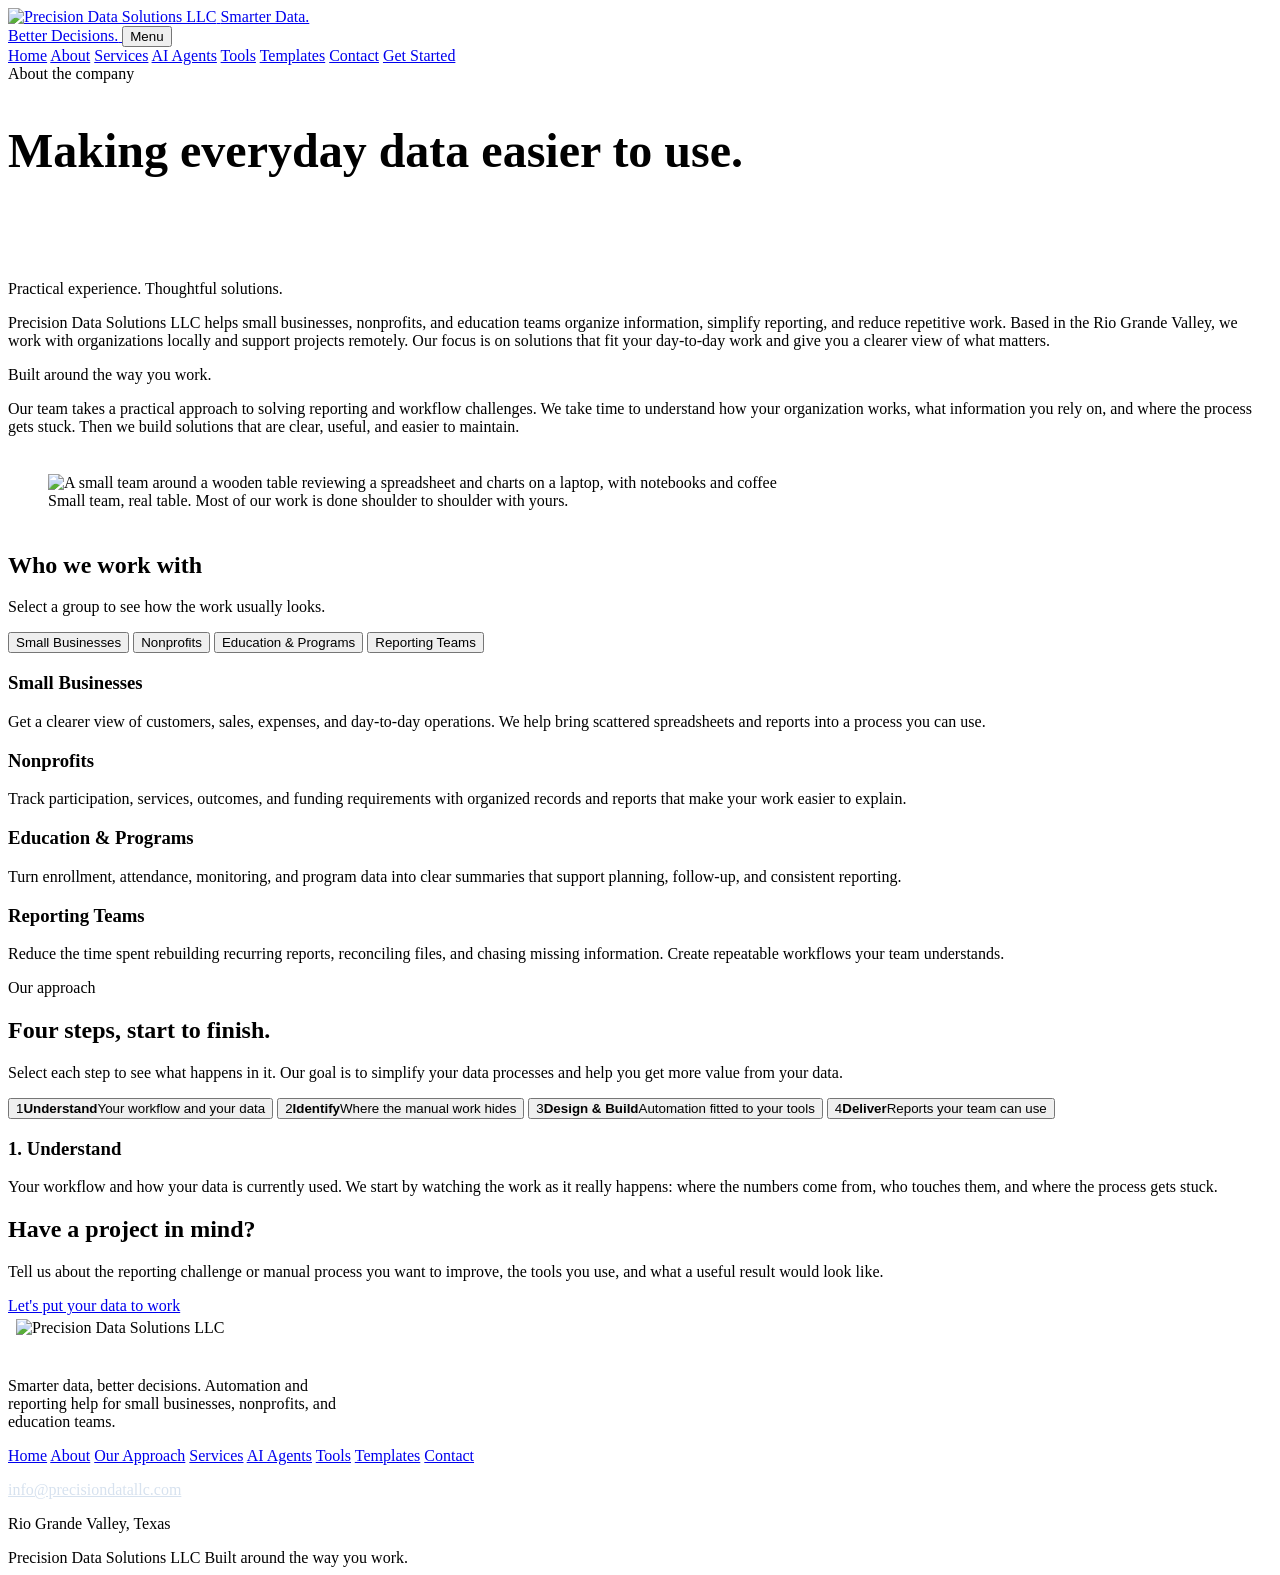
==== about.html @ e4964656 "Add files via upload" ====
<!doctype html>
<html lang="en">
  <head>
    <meta charset="utf-8" />
    <meta name="viewport" content="width=device-width, initial-scale=1, viewport-fit=cover" />
    <meta name="color-scheme" content="light dark" />
    <meta name="description" content="Precision Data Solutions LLC helps small businesses, nonprofits, and education teams organize information, simplify reporting, and reduce repetitive work." />
    <link rel="icon" href="assets/logo.png" />
    <title>About | Precision Data Solutions</title>
    <link rel="preconnect" href="https://fonts.googleapis.com" />
    <link rel="preconnect" href="https://fonts.gstatic.com" crossorigin />
    <link href="https://fonts.googleapis.com/css2?family=Public+Sans:ital,wght@0,400;0,500;0,600;0,700;0,800;1,400&display=swap" rel="stylesheet" />
    <link rel="stylesheet" href="assets/css/site.css" />
  </head>
  <body>
    <header class="site-header">
      <div class="header-inner">
        <a class="brand" href="index.html" aria-label="Precision Data Solutions LLC, home">
          <img class="brand-logo" src="assets/logo.png" alt="Precision Data Solutions LLC" />
          <span class="brand-slogan">Smarter Data.<br />Better Decisions.</span>
        </a>
        <button class="menu-toggle" id="menuToggle" aria-expanded="false" aria-controls="mainNav">Menu</button>
        <nav class="main-nav" id="mainNav" aria-label="Main">
          <a href="index.html">Home</a>
          <a href="about.html" class="active">About</a>
          <a href="services.html">Services</a>
          <a href="ai-agents.html">AI Agents</a>
          <a href="tools.html">Tools</a>
          <a href="templates.html">Templates</a>
          <a href="contact.html">Contact</a>
          <a href="contact.html" class="btn btn-primary btn-small header-cta">Get Started</a>
        </nav>
      </div>
    </header>

    <main id="top">

        <section class="band" style="padding-bottom:36px;">
          <div class="wrap">
            <div class="section-head reveal" style="margin-bottom:0;">
              <span class="tag">About the company</span>
              <h2 style="font-size:clamp(32px,5vw,48px);">Making everyday data easier to use.</h2>
            </div>
          </div>
        </section>
        <section class="band" style="padding-top:10px;">
          <div class="wrap two-col">
            <div class="prose reveal">
              <p class="standout" style="margin-bottom:14px;">Practical experience. Thoughtful solutions.</p>
              <p>Precision Data Solutions LLC helps small businesses, nonprofits, and education teams organize information, simplify reporting, and reduce repetitive work. Based in the Rio Grande Valley, we work with organizations locally and support projects remotely. Our focus is on solutions that fit your day-to-day work and give you a clearer view of what matters.</p>
            </div>
            <div class="prose reveal">
              <p class="standout" style="margin-bottom:14px;">Built around the way you work.</p>
              <p>Our team takes a practical approach to solving reporting and workflow challenges. We take time to understand how your organization works, what information you rely on, and where the process gets stuck. Then we build solutions that are clear, useful, and easier to maintain.</p>
            </div>
          </div>
        </section>
        <section class="band" style="padding-top:6px; padding-bottom:6px;">
          <div class="wrap">
            <figure class="photo-frame photo-wide reveal">
              <img src="assets/team-table.webp" alt="A small team around a wooden table reviewing a spreadsheet and charts on a laptop, with notebooks and coffee" />
              <figcaption>Small team, real table. Most of our work is done shoulder to shoulder with yours.</figcaption>
            </figure>
          </div>
        </section>
        <section class="band band-soft">
          <div class="wrap">
            <div class="section-head reveal">
              <h2>Who we work with</h2>
              <p>Select a group to see how the work usually looks.</p>
            </div>
            <div class="aud-tabs reveal" role="tablist" aria-label="Who we work with">
              <button type="button" role="tab" aria-selected="true" class="active" data-aud="0">Small Businesses</button>
              <button type="button" role="tab" aria-selected="false" data-aud="1">Nonprofits</button>
              <button type="button" role="tab" aria-selected="false" data-aud="2">Education &amp; Programs</button>
              <button type="button" role="tab" aria-selected="false" data-aud="3">Reporting Teams</button>
            </div>
            <div class="aud-panel active reveal" data-aud-panel="0">
              <h3>Small Businesses</h3>
              <p>Get a clearer view of customers, sales, expenses, and day-to-day operations. We help bring scattered spreadsheets and reports into a process you can use.</p>
            </div>
            <div class="aud-panel" data-aud-panel="1">
              <h3>Nonprofits</h3>
              <p>Track participation, services, outcomes, and funding requirements with organized records and reports that make your work easier to explain.</p>
            </div>
            <div class="aud-panel" data-aud-panel="2">
              <h3>Education &amp; Programs</h3>
              <p>Turn enrollment, attendance, monitoring, and program data into clear summaries that support planning, follow-up, and consistent reporting.</p>
            </div>
            <div class="aud-panel" data-aud-panel="3">
              <h3>Reporting Teams</h3>
              <p>Reduce the time spent rebuilding recurring reports, reconciling files, and chasing missing information. Create repeatable workflows your team understands.</p>
            </div>
          </div>
        </section>
        <section class="band" id="approach">
          <div class="wrap">
            <div class="section-head reveal">
              <span class="tag">Our approach</span>
              <h2>Four steps, start to finish.</h2>
              <p>Select each step to see what happens in it. Our goal is to simplify your data processes and help you get more value from your data.</p>
            </div>
            <div class="stepper reveal">
              <div class="step-list" role="tablist" aria-label="Our approach">
                <button type="button" class="step-btn active" role="tab" aria-selected="true" data-step="0"><span class="num">1</span><span><b>Understand</b><span>Your workflow and your data</span></span></button>
                <button type="button" class="step-btn" role="tab" aria-selected="false" data-step="1"><span class="num">2</span><span><b>Identify</b><span>Where the manual work hides</span></span></button>
                <button type="button" class="step-btn" role="tab" aria-selected="false" data-step="2"><span class="num">3</span><span><b>Design &amp; Build</b><span>Automation fitted to your tools</span></span></button>
                <button type="button" class="step-btn" role="tab" aria-selected="false" data-step="3"><span class="num">4</span><span><b>Deliver</b><span>Reports your team can use</span></span></button>
              </div>
              <div class="step-panel">
                <h3 id="stepTitle">1. Understand</h3>
                <p id="stepBody">Your workflow and how your data is currently used. We start by watching the work as it really happens: where the numbers come from, who touches them, and where the process gets stuck.</p>
                <div class="step-progress"><i id="stepProgress" style="width:25%"></i></div>
              </div>
            </div>
          </div>
        </section>

        <section class="cta-band">
          <div class="wrap reveal">
            <h2>Have a project in mind?</h2>
            <p>Tell us about the reporting challenge or manual process you want to improve, the tools you use, and what a useful result would look like.</p>
            <a href="contact.html" class="btn btn-primary">Let&apos;s put your data to work</a>
          </div>
        </section>
    </main>

    <footer>
      <div class="wrap">
        <div class="footer-grid">
          <div>
            <img src="assets/logo.png" alt="Precision Data Solutions LLC" style="height:46px; width:auto; background:#fff; padding:4px 8px; display:block;" />
            <p style="margin-top:8px; max-width:340px;">Smarter data, better decisions. Automation and reporting help for small businesses, nonprofits, and education teams.</p>
          </div>
          <nav class="footer-nav" aria-label="Footer">
            <a href="index.html">Home</a>
            <a href="about.html">About</a>
            <a href="about.html#approach">Our Approach</a>
            <a href="services.html">Services</a>
            <a href="ai-agents.html">AI Agents</a>
            <a href="tools.html">Tools</a>
            <a href="templates.html">Templates</a>
            <a href="contact.html">Contact</a>
          </nav>
          <div>
            <p><a href="mailto:info@precisiondatallc.com" style="color:#d7e2ef;">info@precisiondatallc.com</a></p>
            <p style="margin-top:6px;">Rio Grande Valley, Texas</p>
          </div>
        </div>
        <div class="footer-base">
          <span>Precision Data Solutions LLC</span>
          <span>Built around the way you work.</span>
        </div>
      </div>
    </footer>
    <script>
      (function () {
        "use strict";
        var $ = function (s, c) { return (c || document).querySelector(s); };
        var $$ = function (s, c) { return Array.prototype.slice.call((c || document).querySelectorAll(s)); };

        /* ================================================================
           CONFIG: FORM HANDLER ENDPOINT (deploy step)
           Set FORM_ENDPOINT to the live form handler URL before launch
           (for example a form service endpoint such as Formspree, or a
           Netlify Forms / serverless endpoint). While it is empty,
           forms validate and show their confirmation state locally and
           NOTHING is transmitted anywhere.
           ================================================================ */
        var CONFIG = { FORM_ENDPOINT: "https://formsubmit.co/ajax/precisiondatasol@gmail.com" };

        function submitToHandler(formName, payload, successEl, errorEl) {
          function done() {
            if (errorEl) errorEl.classList.remove("show");
            if (successEl) successEl.classList.add("show");
          }
          if (!CONFIG.FORM_ENDPOINT) {
            if (window.console) console.info("Precision site: form endpoint not configured yet, showing local confirmation only.", formName, payload);
            done();
            return;
          }
          fetch(CONFIG.FORM_ENDPOINT, {
            method: "POST",
            headers: { "Content-Type": "application/json", "Accept": "application/json" },
            body: JSON.stringify(Object.assign({ form: formName }, payload))
          }).then(function (r) {
            if (!r.ok) throw new Error("form send failed");
            done();
          }).catch(function () {
            if (successEl) successEl.classList.remove("show");
            if (errorEl) errorEl.classList.add("show");
          });
        }
        function validEmail(v) { return /^[^\s@]+@[^\s@]+\.[^\s@]+$/.test(v); }

        /* ---------------- mobile menu ---------------- */
        var menuToggle = $("#menuToggle");
        if (menuToggle) menuToggle.addEventListener("click", function () {
          var nav = $("#mainNav");
          var open = nav.classList.toggle("open");
          this.setAttribute("aria-expanded", open ? "true" : "false");
        });

        /* ---------------- reveal on scroll ---------------- */
        var revealObs = null;
        function initReveals() {
          var els = $$(".reveal:not(.in)");
          if (!("IntersectionObserver" in window)) { els.forEach(function (e) { e.classList.add("in"); }); return; }
          if (revealObs) revealObs.disconnect();
          revealObs = new IntersectionObserver(function (entries) {
            entries.forEach(function (en) { if (en.isIntersecting) { en.target.classList.add("in"); revealObs.unobserve(en.target); } });
          }, { threshold: 0.08 });
          els.forEach(function (e) { revealObs.observe(e); });
        }

        if (document.getElementById("heroBars")) {
/* ---------------- hero counters + bars ---------------- */
        var homeAnimated = false;
        function animateHome() {
          $$("#heroBars .bar").forEach(function (b) { b.style.height = b.getAttribute("data-h") + "%"; });
          if (homeAnimated) return;
          homeAnimated = true;
          $$("[data-count]").forEach(function (el) {
            var target = parseInt(el.getAttribute("data-count"), 10);
            var suffix = el.getAttribute("data-suffix") || "";
            var start = null;
            function tick(ts) {
              if (!start) start = ts;
              var p = Math.min((ts - start) / 1100, 1);
              el.textContent = Math.round(target * p).toLocaleString("en-US") + suffix;
              if (p < 1) requestAnimationFrame(tick);
            }
            requestAnimationFrame(tick);
          });
        }

        
          animateHome();
        }
        if (document.getElementById("questionList")) {
/* ---------------- questions accordion ---------------- */
        $$("#questionList > li > button").forEach(function (btn) {
          btn.addEventListener("click", function () {
            var li = btn.parentElement;
            var wasOpen = li.classList.contains("open");
            $$("#questionList > li").forEach(function (x) { x.classList.remove("open"); x.querySelector("button").setAttribute("aria-expanded", "false"); });
            if (!wasOpen) { li.classList.add("open"); btn.setAttribute("aria-expanded", "true"); }
          });
        });

        
        }
        if (document.querySelector(".step-btn")) {
/* ---------------- approach stepper ---------------- */
        var STEPS = [
          { title: "1. Understand", body: "Your workflow and how your data is currently used. We start by watching the work as it really happens: where the numbers come from, who touches them, and where the process gets stuck." },
          { title: "2. Identify", body: "Opportunities to reduce manual work and improve clarity. We map the repeated tasks, the rebuilds, and the reconciliations, then rank them by the time they cost you every week." },
          { title: "3. Design & Build", body: "Automation tailored to your tools and needs. We build in the tools your team already uses, test with your real examples, and document how everything works." },
          { title: "4. Deliver", body: "Clear reports, dashboards, or summaries your team can confidently use, plus a walkthrough so the workflow keeps running after we hand it over." }
        ];
        function selectStep(i) {
          $$(".step-btn").forEach(function (b, j) { b.classList.toggle("active", j === i); b.setAttribute("aria-selected", j === i ? "true" : "false"); });
          $("#stepTitle").textContent = STEPS[i].title;
          $("#stepBody").textContent = STEPS[i].body;
          $("#stepProgress").style.width = ((i + 1) * 25) + "%";
        }
        $$(".step-btn").forEach(function (b) { b.addEventListener("click", function () { selectStep(parseInt(b.getAttribute("data-step"), 10)); }); });

        
        }
        if (document.querySelector(".prod-btn")) {
/* ---------------- product showcase ---------------- */
        function selectProd(i) {
          $$(".prod-btn").forEach(function (b, j) { b.classList.toggle("active", j === i); b.setAttribute("aria-selected", j === i ? "true" : "false"); });
          $$(".prod-panel").forEach(function (p, j) { p.classList.toggle("active", j === i); });
        }
        $$(".prod-btn").forEach(function (b) { b.addEventListener("click", function () { selectProd(parseInt(b.getAttribute("data-prod"), 10)); }); });
        $$(".prod-list, .player-tabs").forEach(function (list) {
          list.addEventListener("keydown", function (ev) {
            if (ev.key !== "ArrowRight" && ev.key !== "ArrowLeft" && ev.key !== "ArrowDown" && ev.key !== "ArrowUp") return;
            var btns = $$("button", list);
            var idx = btns.indexOf(document.activeElement);
            if (idx === -1) return;
            ev.preventDefault();
            var next = (ev.key === "ArrowRight" || ev.key === "ArrowDown") ? (idx + 1) % btns.length : (idx - 1 + btns.length) % btns.length;
            btns[next].focus();
            btns[next].click();
          });
        });

        
        }
        if (document.querySelector(".tier")) {
/* ---------------- tiers ---------------- */
        var TIERS = [
          "<b>Starter includes:</b> setup, testing with your examples, and a walkthrough.",
          "<b>Growth includes:</b> setup, testing, documentation, and a walkthrough.",
          "<b>Full System includes:</b> setup, testing, documentation, training, and ongoing upkeep planning."
        ];
        $$(".tier").forEach(function (t) {
          t.addEventListener("click", function () {
            var i = parseInt(t.getAttribute("data-tier"), 10);
            $$(".tier").forEach(function (x, j) {
              x.classList.toggle("selected", j === i);
              x.setAttribute("aria-pressed", j === i ? "true" : "false");
              x.querySelector(".tier-pick").textContent = j === i ? "Selected. Included items below." : "Select to see what is included";
            });
            var d = $("#tierDetail");
            d.innerHTML = TIERS[i];
            d.classList.add("show");
          });
        });

        
        }
        if (document.getElementById("serviceList")) {
/* ---------------- services explorer ---------------- */
        var SERVICES = [
          { name: "Data Cleanup & Organization", desc: "Standardize spreadsheets, remove duplicates, reconcile records, and turn scattered information into a consistent source your team can trust.", tools: ["Excel", "Google Sheets", "Deduplication", "Reconciliation"] },
          { name: "Compliance & Program Reporting", desc: "Build monitoring trackers, audit summaries, and recurring reports that make deadlines, missing items, and program performance easier to follow.", tools: ["Monitoring trackers", "Audit summaries", "Recurring reports"] },
          { name: "Dashboards & Data Visualization", desc: "Bring key metrics together in Power BI, Tableau, or Excel dashboards that help you see trends, track progress, and share results.", tools: ["Power BI", "Tableau", "Excel dashboards"] },
          { name: "Surveys & Data Analysis", desc: "Turn survey responses, customer feedback, attendance, and service data into clear summaries that help your team decide what to do next.", tools: ["Survey summaries", "Feedback analysis", "Attendance data"] },
          { name: "Excel & Microsoft 365 Automation", desc: "Streamline recurring reports, approvals, reminders, and document workflows with Excel, Office Scripts, Power Automate, Forms, and SharePoint.", tools: ["Excel", "Office Scripts", "Power Automate", "Forms", "SharePoint"] },
          { name: "Custom Tools & Scripts", desc: "Create practical Python scripts, trackers, and lightweight web tools for the repetitive tasks that off-the-shelf systems do not handle well.", tools: ["Python", "Trackers", "Lightweight web tools"] },
          { name: "Databases & Data Collection", desc: "Organize information with SQL, structured spreadsheets, and online forms so records are easier to maintain, connect, and report.", tools: ["SQL", "Structured spreadsheets", "Online forms"] },
          { name: "Consulting & Hands-On Training", desc: "Get practical support with reporting, process improvement, and the tools your team uses, plus clear walkthroughs and documentation for ongoing use.", tools: ["Process reviews", "Walkthroughs", "Documentation"] },
          { name: "Dashboards and Reporting", desc: "Power BI and live dashboards plus recurring report packs, so leaders see current numbers in one place instead of waiting for a rebuilt spreadsheet.", tools: ["Power BI", "Live dashboards", "Scheduled reports"] },
          { name: "Automations and Workflows", desc: "Excel, Microsoft 365, and custom workflows that remove repeat work: recurring reports, approvals, reminders, and document steps that run the same way every time.", tools: ["Excel", "Microsoft 365", "Power Automate", "Custom workflows"] },
          { name: "Integrations", desc: "Connect the tools you already use so data flows instead of being retyped: forms feed trackers, trackers feed dashboards, and changes are logged for review.", tools: ["Forms to sheets", "Sheet to dashboard", "Change logs"] },
          { name: "Compliance and Deadline Reporting", desc: "Recurring reports, deadline tracking, and audit ready exports that show what is due, what is missing, and what needs attention before it is late.", tools: ["Deadline trackers", "Missing item lists", "Audit ready exports"] },
          { name: "Training and Ongoing Upkeep", desc: "Walkthroughs, documentation, and a care plan that keeps agents, trackers, and dashboards current as your team and your numbers change.", tools: ["Walkthroughs", "Documentation", "Care plan"] },
          { name: "Formula Help", desc: "Describe the calculation in plain words and get a working Excel or Google Sheets formula back, with a short explanation of what each part does. No more hunting through help forums or guessing at a SUMIFS: we write it, test it on your real sheet, and leave a note beside it so your team can reuse it.", tools: ["Excel formulas", "Google Sheets formulas", "Plain language in, formula out", "Tested on your data"] }
        ];
        var svcList = $("#serviceList"), svcPanels = $("#servicePanels");
        SERVICES.forEach(function (s, i) {
          var b = document.createElement("button");
          b.type = "button"; b.className = "explorer-btn" + (i === 0 ? " active" : "");
          b.setAttribute("role", "tab"); b.setAttribute("aria-selected", i === 0 ? "true" : "false");
          b.textContent = s.name;
          b.addEventListener("click", function () { selectService(i); });
          svcList.appendChild(b);
          var p = document.createElement("div");
          p.className = "explorer-panel" + (i === 0 ? " active" : "");
          p.innerHTML = "<h3></h3><p></p><h4>Tools we use</h4><div class='tool-chips'></div>";
          p.querySelector("h3").textContent = s.name;
          p.querySelector("p").textContent = s.desc;
          var chips = p.querySelector(".tool-chips");
          s.tools.forEach(function (t) { var c = document.createElement("span"); c.textContent = t; chips.appendChild(c); });
          var cta = document.createElement("div");
          cta.style.marginTop = "24px";
          cta.innerHTML = "<a class='btn btn-navy btn-small' href='contact.html'>Ask about this service</a>";
          p.appendChild(cta);
          svcPanels.appendChild(p);
        });
        function selectService(i) {
          $$(".explorer-btn").forEach(function (b, j) { b.classList.toggle("active", j === i); b.setAttribute("aria-selected", j === i ? "true" : "false"); });
          $$(".explorer-panel").forEach(function (p, j) { p.classList.toggle("active", j === i); });
        }

        
          var svcParam = parseInt(new URLSearchParams(location.search).get("service"), 10);
          if (!isNaN(svcParam) && svcParam >= 0 && svcParam < SERVICES.length) selectService(svcParam);
        }
        if (document.querySelector("[data-aud]")) {
/* ---------------- about audience tabs ---------------- */
        $$("[data-aud]").forEach(function (b) {
          b.addEventListener("click", function () {
            var i = parseInt(b.getAttribute("data-aud"), 10);
            $$("[data-aud]").forEach(function (x, j) { x.classList.toggle("active", j === i); x.setAttribute("aria-selected", j === i ? "true" : "false"); });
            $$("[data-aud-panel]").forEach(function (p, j) { p.classList.toggle("active", j === i); });
          });
        });

        
        }
        if (document.getElementById("toolRows")) {
/* ---------------- tools demo ---------------- */
        var RAW = [
          { customer: "Riverbend Clinic", category: "Reporting", rep: "Ana", amount: 1250 },
          { customer: "Lopez Realty", category: "Dashboards", rep: "Ben", amount: 2400 },
          { customer: "  Bright Path Tutoring", category: "Data cleanup", rep: "Ana", amount: 860 },
          { customer: "Riverbend Clinic", category: "Reporting", rep: "Ana", amount: 1250 },
          { customer: "Delgado Foods", category: "Automation", rep: "Cara", amount: 3100 },
          { customer: "", category: "", rep: "", amount: null },
          { customer: "Harbor Nonprofit", category: "Reporting ", rep: "Ben", amount: 1750 },
          { customer: "Lopez Realty", category: "Dashboards", rep: "Ben", amount: 2400 },
          { customer: "Summit Fitness", category: "Data cleanup", rep: "Cara", amount: 640 },
          { customer: "Delgado Foods", category: "Automation", rep: "Cara", amount: 980 }
        ];
        function money(n) { return "$" + Math.round(n).toLocaleString("en-US"); }
        function isEmptyRow(r) { return !r.customer.trim() && !r.category.trim() && !r.rep.trim() && (r.amount === null || r.amount === ""); }
        function keyOf(r) { return [r.customer, r.category, r.rep, String(r.amount)].join("|"); }
        function analyze(rows) {
          var totalCells = 0, filled = 0, emptyCells = 0, spaceCells = 0, seen = {}, dups = 0;
          rows.forEach(function (r) {
            [r.customer, r.category, r.rep].forEach(function (v) {
              totalCells++;
              if (v.trim() === "") emptyCells++; else { filled++; if (v !== v.trim()) spaceCells++; }
            });
            totalCells++;
            if (r.amount === null || r.amount === "") emptyCells++; else filled++;
            var k = keyOf(r);
            if (seen[k] && !isEmptyRow(r)) dups++;
            seen[k] = true;
          });
          return { filledPct: totalCells ? Math.round(filled / totalCells * 100) : 0, emptyCells: emptyCells, spaceCells: spaceCells, dups: dups };
        }
        function renderTool() {
          var trim = $("#optTrim").checked, dropEmpty = $("#optEmpty").checked, dropDup = $("#optDup").checked;
          var groupBy = $("#groupBy").value, q = $("#searchBox").value.trim().toLowerCase();
          var rows = RAW.map(function (r) {
            var c = { customer: r.customer, category: r.category, rep: r.rep, amount: r.amount };
            if (trim) { c.customer = c.customer.trim(); c.category = c.category.trim(); c.rep = c.rep.trim(); }
            return c;
          });
          var seen = {};
          var view = rows.filter(function (r) {
            if (dropEmpty && isEmptyRow(r)) return false;
            if (dropDup) { var k = keyOf(r); if (seen[k]) return false; seen[k] = true; }
            if (q) {
              var hay = (r.customer + " " + r.category + " " + r.rep + " " + (r.amount || "")).toLowerCase();
              if (hay.indexOf(q) === -1) return false;
            }
            return true;
          });
          var tbody = $("#toolRows");
          tbody.innerHTML = "";
          var totals = {}, sum = 0, count = 0;
          view.forEach(function (r) {
            var tr = document.createElement("tr");
            if (isEmptyRow(r)) tr.className = "empty-row";
            [r.customer, r.category, r.rep].forEach(function (v) {
              var td = document.createElement("td");
              td.textContent = v === "" ? "(empty)" : v;
              if (v !== "" && v !== v.trim()) td.className = "dirty";
              tr.appendChild(td);
            });
            var tdA = document.createElement("td");
            tdA.textContent = (r.amount === null || r.amount === "") ? "(empty)" : money(r.amount);
            tr.appendChild(tdA);
            tbody.appendChild(tr);
            if (!isEmptyRow(r) && typeof r.amount === "number") {
              sum += r.amount; count++;
              var g = groupBy === "rep" ? (r.rep || "(none)") : (r.category.trim() || "(none)");
              totals[g] = (totals[g] || 0) + r.amount;
            }
          });
          if (!view.length) {
            var tr2 = document.createElement("tr");
            var td2 = document.createElement("td");
            td2.colSpan = 4; td2.textContent = "No rows match your search.";
            tr2.appendChild(td2); tbody.appendChild(tr2);
          }
          var dataRows = view.filter(function (r) { return !isEmptyRow(r); });
          $("#statRecords").textContent = dataRows.length;
          $("#statTotal").textContent = money(sum);
          $("#statAvg").textContent = count ? money(sum / count) : "$0";
          var a = analyze(rows.filter(function (r) {
            if (dropEmpty && isEmptyRow(r)) return false;
            return true;
          }));
          $("#statFilled").textContent = a.filledPct + "%";
          $("#qEmpty").textContent = analyze(rows).emptyCells;
          $("#qDup").textContent = analyze(rows).dups;
          $("#qSpaces").textContent = analyze(rows).spaceCells;
          var bars = $("#catBars");
          bars.innerHTML = "";
          var max = 0;
          Object.keys(totals).forEach(function (k) { if (totals[k] > max) max = totals[k]; });
          Object.keys(totals).sort().forEach(function (k) {
            var row = document.createElement("div");
            row.className = "cat-row";
            row.innerHTML = "<div class='cat-meta'><span></span><span></span></div><div class='cat-track'><div class='cat-fill'></div></div>";
            row.querySelector(".cat-meta span").textContent = k;
            row.querySelectorAll(".cat-meta span")[1].textContent = money(totals[k]);
            row.querySelector(".cat-fill").style.width = max ? (totals[k] / max * 100) + "%" : "0%";
            bars.appendChild(row);
          });
        }
        ["optTrim", "optEmpty", "optDup", "groupBy", "searchBox"].forEach(function (id) {
          $("#" + id).addEventListener("input", renderTool);
          $("#" + id).addEventListener("change", renderTool);
        });
        $("#resetTool").addEventListener("click", function () {
          $("#optTrim").checked = false; $("#optEmpty").checked = false; $("#optDup").checked = false;
          $("#searchBox").value = ""; $("#groupBy").value = "category";
          renderTool();
        });
        renderTool();


        
        }
        if (document.querySelector("[data-work]")) {
/* ---------------- home: parts of the week ---------------- */
        var WORK = [
          { title: "Follow ups that never go quiet", url: "Client Work Tracker, Precision workspace", checks: ["Every open conversation tracked in one list", "Quiet clients flagged before they go stale", "Follow up drafts written and waiting for your approval", "Long threads summed up in two lines, unhappy tone flagged"], visual: "<div class='mini-sheet'><table><thead><tr><th>Client</th><th>Status</th><th>AI: Next step</th></tr></thead><tbody><tr><td>Lopez Realty</td><td>Waiting on data</td><td class='ai'>Draft follow up ready</td></tr><tr><td>Riverbend Clinic</td><td>Current</td><td class='ai'>No action needed</td></tr><tr><td>Bright Path Tutoring</td><td>Complete</td><td class='ai'>Invoice sent</td></tr></tbody></table></div>" },
          { title: "Reports that build themselves", url: "Weekly Numbers Dashboard, Precision workspace", checks: ["Recurring reports run on a schedule, not rebuilt by hand", "Totals checked against the source before anything is shared", "Ask a question in plain words, get a chart back", "Your Monday brief lands with the changes already flagged"], visual: "<div class='tile-grid'><div class='tile'><b>On time</b><span>Reports this month</span></div><div class='tile'><b>1 view</b><span>All key numbers</span></div><div class='tile'><b>Checked</b><span>Against source totals</span></div></div><div class='bars' style='height:64px;'><div class='bar' style='height:45%'></div><div class='bar' style='height:60%'></div><div class='bar alt' style='height:55%'></div><div class='bar' style='height:78%'></div><div class='bar' style='height:92%'></div></div>" },
          { title: "The day to day, in one place", url: "Operations Dashboard, Precision workspace", checks: ["Open jobs, due dates, and blocked items on one screen", "Missing items listed before they make you late", "Routine steps run the same way every time", "Anything unusual is flagged for your approval, not buried"], visual: "<div class='mini-sheet'><table><thead><tr><th>Job</th><th>Due</th><th>Status</th></tr></thead><tbody><tr><td>November dashboard refresh</td><td>Nov 12</td><td class='ai'>In progress</td></tr><tr><td>Quarterly export</td><td>Dec 1</td><td class='ai'>2 items missing</td></tr><tr><td>October report pack</td><td>Nov 7</td><td class='ai'>Filed</td></tr></tbody></table></div>" },
          { title: "New inquiries, filed and followed", url: "Client Intake Sheet, Precision workspace", checks: ["Voice or text in, however the inquiry arrives", "Structured entries filed in your tracker for you", "Nothing sits in an inbox waiting to be typed up", "First follow up drafted and waiting for your approval"], visual: "<div class='intake-out'><b>Filed entry:</b> New lead, Lopez Realty, needs a listings dashboard, callback Thursday. Source: voice note, 0:42.</div><p style='font-size:13px; color:var(--muted); margin-top:10px;'>Ready in your tracker, with the follow up drafted.</p>" }
        ];
        $$("[data-work]").forEach(function (b) {
          b.addEventListener("click", function () {
            var i = parseInt(b.getAttribute("data-work"), 10);
            $$("[data-work]").forEach(function (x, j) { x.classList.toggle("active", j === i); x.setAttribute("aria-selected", j === i ? "true" : "false"); });
            var d = WORK[i];
            $("#workTitle").textContent = d.title;
            $("#workUrl").textContent = d.url;
            var ul = $("#workChecks"); ul.innerHTML = "";
            d.checks.forEach(function (c) { var li = document.createElement("li"); li.textContent = c; ul.appendChild(li); });
            $("#workVisual").innerHTML = d.visual;
          });
        });

        
        }
        if (document.querySelector("[data-formula]")) {
/* ---------------- formula help demo ---------------- */
        var FORMULAS = [
          { out: "=SUMIFS(C:C, A:A, \"Ana\", B:B, \"October\")", why: "<b>In plain words:</b> Add the amounts in column C, but only on rows where column A says Ana and column B says October. We test it on your sheet before it stays." },
          { out: "=COUNTIF(D:D, \"Waiting on us\")", why: "<b>In plain words:</b> Count every row where column D says Waiting on us, so the number updates itself as statuses change. No recounting by hand." },
          { out: "=IF(AND(F2=\"Unpaid\", TODAY()-E2>30), \"Overdue\", \"\")", why: "<b>In plain words:</b> If a row is marked Unpaid and its date is more than 30 days old, write Overdue next to it. Otherwise leave it blank, so only the rows that need you stand out." }
        ];
        $$("[data-formula]").forEach(function (b) {
          b.addEventListener("click", function () {
            var i = parseInt(b.getAttribute("data-formula"), 10);
            $$("[data-formula]").forEach(function (x, j) { x.classList.toggle("active", j === i); });
            $("#formulaOut").textContent = FORMULAS[i].out;
            $("#formulaWhy").innerHTML = FORMULAS[i].why;
          });
        });

        
        }
        if (document.querySelector("[data-ask]")) {
/* ---------------- ask your numbers demo ---------------- */
        var ASKS = [
          { answer: "<b>Dashboards grew fastest,</b> up the most of any service this quarter, ahead of Reporting and Automation.", bars: [88, 57, 41, 26], labels: ["Dashboards", "Reporting", "Automation", "Cleanup"] },
          { answer: "<b>January was your strongest month,</b> with steady growth since September and no down months.", bars: [38, 52, 66, 92], labels: ["Sep", "Oct", "Nov", "Jan"] },
          { answer: "<b>Referrals bring in the most new clients,</b> ahead of your website and walk ins combined this quarter.", bars: [84, 46, 30, 18], labels: ["Referrals", "Website", "Social", "Walk ins"] }
        ];
        $$("[data-ask]").forEach(function (b) {
          b.addEventListener("click", function () {
            var i = parseInt(b.getAttribute("data-ask"), 10);
            $$("[data-ask]").forEach(function (x, j) { x.classList.toggle("active", j === i); });
            var d = ASKS[i];
            $("#askAnswer").innerHTML = d.answer;
            $$("#askBars .bar").forEach(function (bar, j) { bar.style.height = d.bars[j] + "%"; });
            d.labels.forEach(function (l, j) { $("#askL" + j).textContent = l; });
          });
        });

        
        }
        if (document.getElementById("tplGrid")) {
/* ---------------- templates library ---------------- */
        $$("[data-tpl-filter]").forEach(function (b) {
          b.addEventListener("click", function () {
            var f = b.getAttribute("data-tpl-filter");
            $$("[data-tpl-filter]").forEach(function (x) { x.classList.toggle("active", x === b); });
            $$(".tpl-card").forEach(function (c) { c.style.display = (f === "all" || c.getAttribute("data-tpl-cat") === f) ? "" : "none"; });
          });
        });
        $$("[data-tpl-get]").forEach(function (b) {
          b.addEventListener("click", function () {
            $("#tplSignupTitle").textContent = "Get the " + b.getAttribute("data-tpl-get");
            var tplSel = $("#tplTemplate"); if (tplSel) tplSel.value = b.getAttribute("data-tpl-get");
            $("#tplSignup").classList.add("show");
            $("#tplSuccess").classList.remove("show");
            $("#tplError").classList.remove("show");
            $("#tplSignup").scrollIntoView({ behavior: "smooth", block: "center" });
            $("#tplEmail").focus({ preventScroll: true });
          });
        });

        }
        if (document.querySelector("[data-plat]")) {
/* ---------------- platforms explorer ---------------- */
        var PLATS = [
          { title: "Microsoft 365", body: "In Outlook the agent sorts mail and drafts replies. In Excel it cleans and updates trackers. In Teams it posts your brief where your team already reads it, and in SharePoint it files reports in the right folder. Every send, post, and file change waits for the owner\u2019s approval.", items: ["Outlook: triage, drafts, follow up tracking", "Excel and SharePoint: updated trackers and filed reports", "Teams: briefs and alerts in your existing channels"] },
          { title: "Google Workspace", body: "In Gmail the agent sorts and drafts. In Sheets it adds AI columns, flags follow ups, and keeps categories current. In Drive it files the finished report where your team expects it. Drafts and changes wait for the owner\u2019s approval.", items: ["Gmail: sorted inbox and ready drafts", "Sheets: follow up flags, summaries, categories", "Drive: reports filed and named consistently"] },
          { title: "Power BI", body: "Your numbers land in a live dashboard you can open any time. The agent keeps the refresh on schedule, checks totals against the source, and flags anything that moved a lot in your Monday brief. Publishing a changed dashboard waits for approval.", items: ["Live dashboards from your trackers and files", "Refresh checks against source totals", "Big changes flagged in the weekly brief"] },
          { title: "Excel and Google Sheets trackers", body: "The tracker you already use stays the tracker. We add AI columns for follow ups, summaries, and categories, plus cleanup with a change log. You approve the change log before anything in your sheet changes.", items: ["AI columns added to your existing tracker", "Cleanup with a change log you approve", "No new system to learn"] },
          { title: "Everyday business tools", body: "Forms, inboxes, calendars, and the other tools a small business already runs on, connected through automations so entries flow into your tracker instead of being retyped. Each connection is tested with your examples, and sends still wait for approval.", items: ["Forms feed your tracker automatically", "Inbox items become tracked follow ups", "Fewer retyped entries and duplicates"] }
        ];
        $$("[data-plat]").forEach(function(b){ b.addEventListener("click", function(){ var i=parseInt(b.getAttribute("data-plat"),10); $$("[data-plat]").forEach(function(x,j){ x.classList.toggle("active", j===i); }); var d=PLATS[i]; $("#platTitle").textContent=d.title; $("#platBody").textContent=d.body; var ul=$("#platList"); ul.innerHTML=""; d.items.forEach(function(it){ var li=document.createElement("li"); li.textContent=it; ul.appendChild(li); }); }); });

        
        }
        if (document.querySelector("[data-logo-plat]")) {
/* ---------------- platform logos sync ---------------- */
        $$("[data-logo-plat]").forEach(function (cell) {
          cell.addEventListener("click", function () {
            var i = parseInt(cell.getAttribute("data-logo-plat"), 10);
            $$("[data-logo-plat]").forEach(function (x) { x.classList.toggle("active", x === cell); });
            var target = $$("[data-plat]").filter(function (b) { return parseInt(b.getAttribute("data-plat"), 10) === i; })[0];
            if (target) target.click();
          });
        });

        
        }

        /* ---------------- free guide form ---------------- */
        var guideForm = $("#guideForm");
        if (guideForm) guideForm.addEventListener("submit", function (ev) {
          ev.preventDefault();
          var email = $("#guideEmail").value.trim();
          var ok = validEmail(email);
          $("#guideError").classList.toggle("show", !ok);
          if (!ok) { $("#guideSuccess").classList.remove("show"); return; }
          submitToHandler("free-guide", { email: email }, $("#guideSuccess"), $("#guideError"));
        });

        /* ---------------- templates signup form ---------------- */
        var tplForm = $("#tplSignup");
        if (tplForm) tplForm.addEventListener("submit", function (ev) {
          ev.preventDefault();
          var email = $("#tplEmail").value.trim();
          var ok = validEmail(email);
          $("#tplError").classList.toggle("show", !ok);
          if (!ok) { $("#tplSuccess").classList.remove("show"); return; }
          var tplSel = $("#tplTemplate");
          submitToHandler("template-signup", { email: email, template: tplSel ? tplSel.value : "" }, $("#tplSuccess"), $("#tplError"));
        });

        /* ---------------- contact form ---------------- */
        var contactForm = $("#contactForm");
        if (contactForm) contactForm.addEventListener("submit", function (ev) {
          ev.preventDefault();
          var name = $("#cfName").value.trim(), email = $("#cfEmail").value.trim(), msg = $("#cfMsg").value.trim();
          var ok = name.length > 1 && validEmail(email) && msg.length > 3;
          $("#contactError").classList.toggle("show", !ok);
          if (!ok) { $("#contactSuccess").classList.remove("show"); return; }
          submitToHandler("contact", { name: name, email: email, topic: $("#cfTopic").value, message: msg }, $("#contactSuccess"), $("#contactError"));
        });

        initReveals();
      })();
    </script>

  </body>
</html>
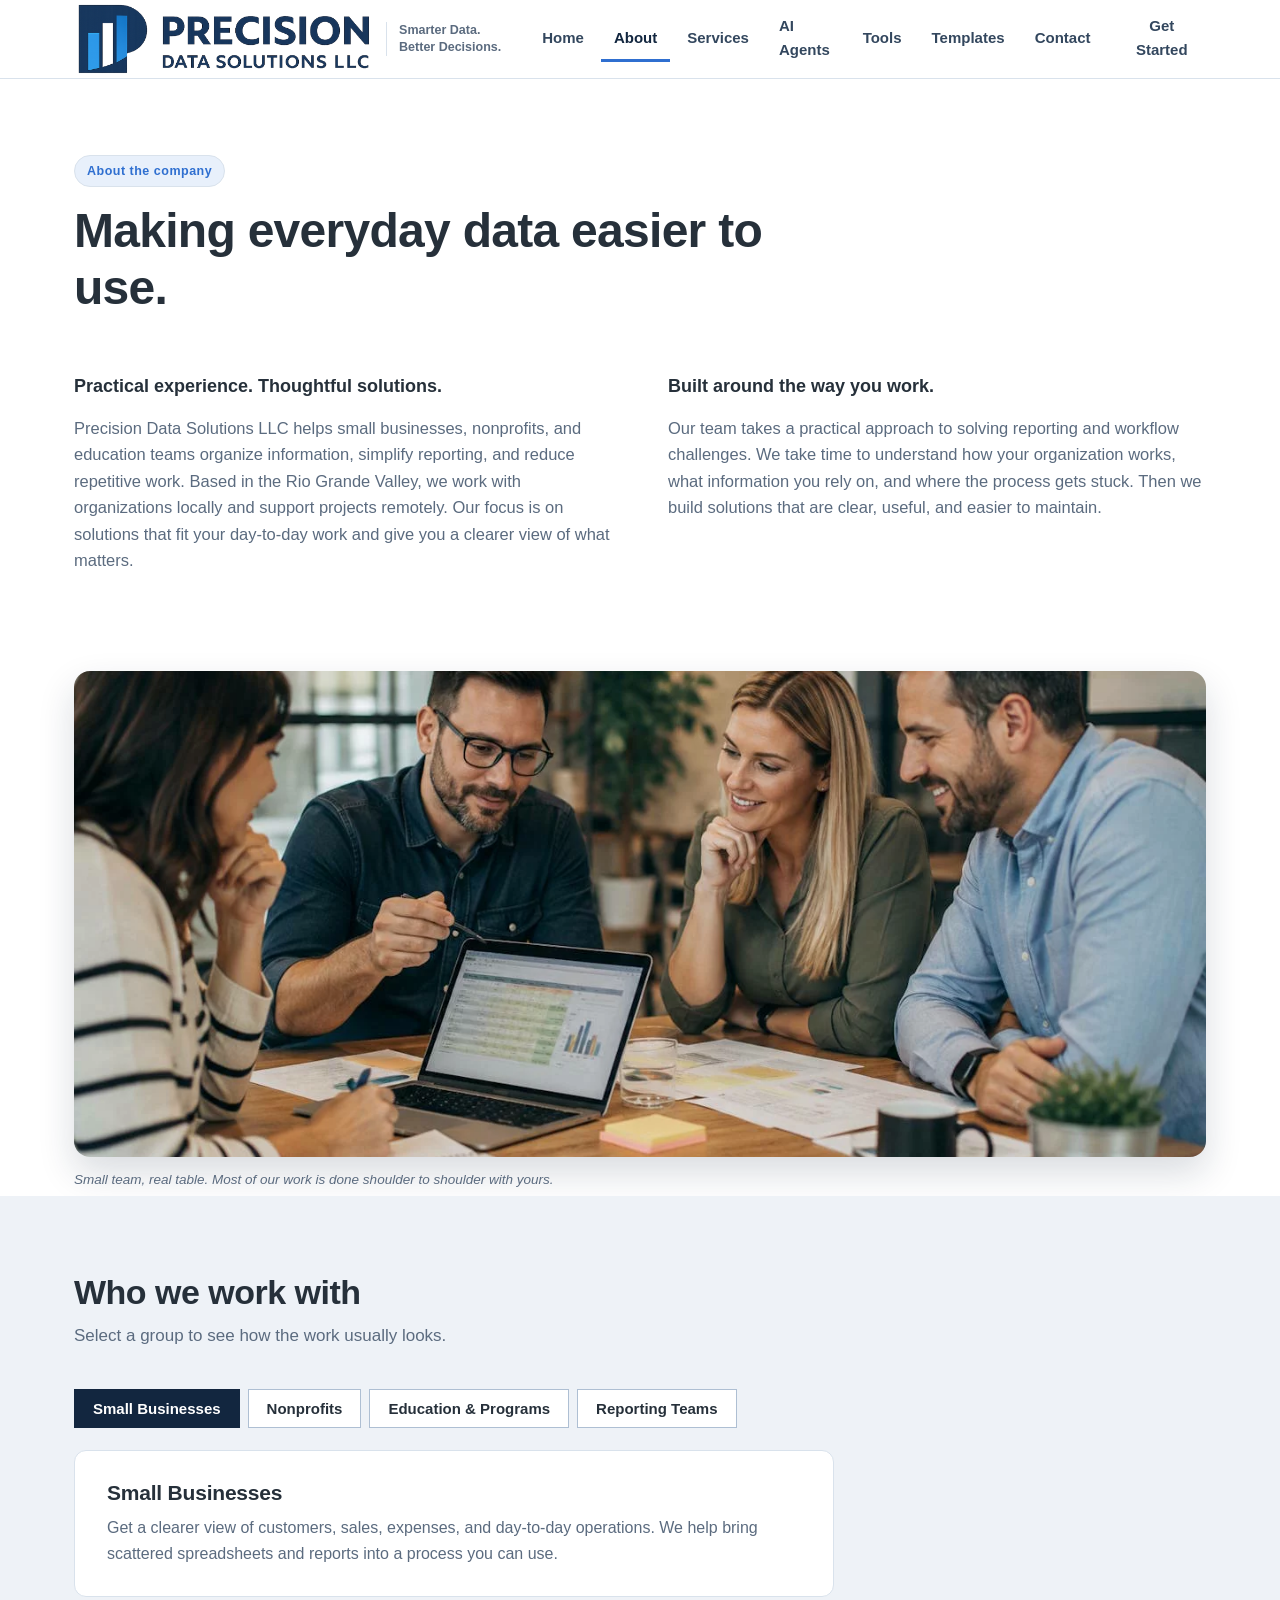
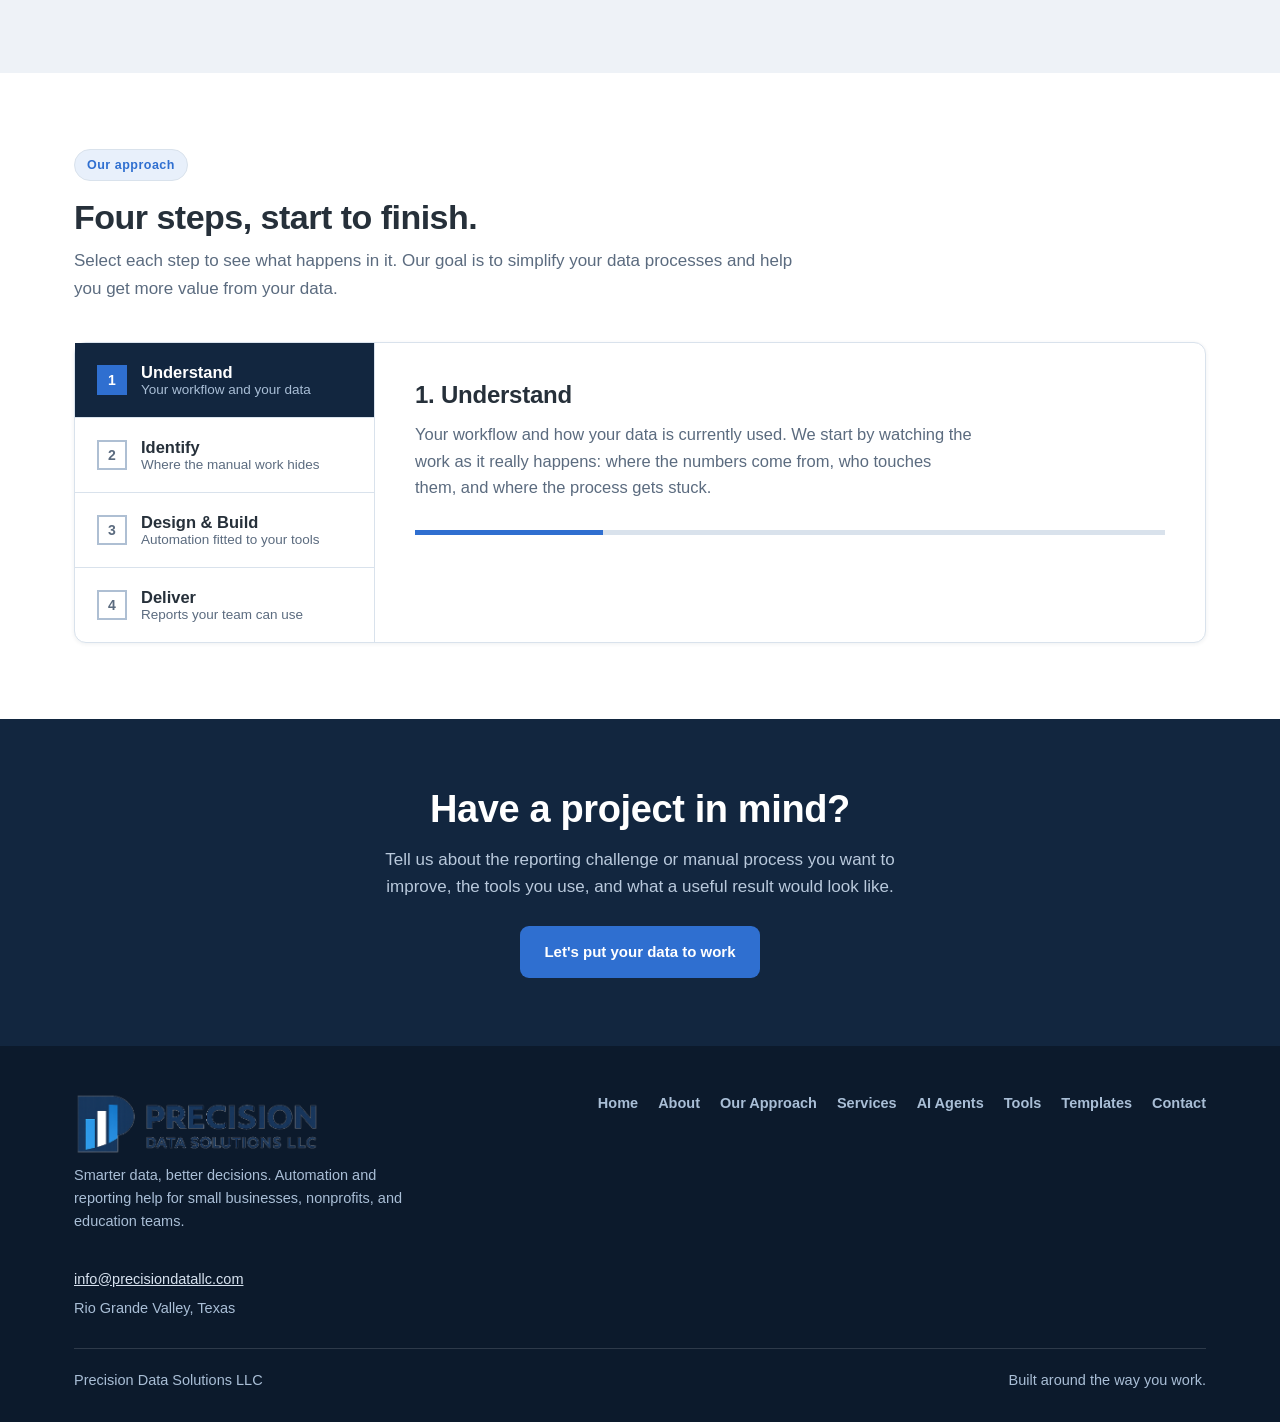
==== commit 5a3587f7: "Transparent logo in header and footer, no white box" ====
--- a/about.html
+++ b/about.html
@@ -16,7 +16,7 @@
     <header class="site-header">
       <div class="header-inner">
         <a class="brand" href="index.html" aria-label="Precision Data Solutions LLC, home">
-          <img class="brand-logo" src="assets/logo.png" alt="Precision Data Solutions LLC" />
+          <img class="brand-logo" src="assets/logo-transparent.png" alt="Precision Data Solutions LLC" />
           <span class="brand-slogan">Smarter Data.<br />Better Decisions.</span>
         </a>
         <button class="menu-toggle" id="menuToggle" aria-expanded="false" aria-controls="mainNav">Menu</button>
@@ -129,7 +129,7 @@
       <div class="wrap">
         <div class="footer-grid">
           <div>
-            <img src="assets/logo.png" alt="Precision Data Solutions LLC" style="height:46px; width:auto; background:#fff; padding:4px 8px; display:block;" />
+            <img src="assets/logo-transparent.png" alt="Precision Data Solutions LLC" style="height:64px; width:auto; display:block;" />
             <p style="margin-top:8px; max-width:340px;">Smarter data, better decisions. Automation and reporting help for small businesses, nonprofits, and education teams.</p>
           </div>
           <nav class="footer-nav" aria-label="Footer">
--- a/assets/css/site.css
+++ b/assets/css/site.css
@@ -0,0 +1,1270 @@
+
+      :root {
+        color-scheme: light dark;
+        --navy: #12263f;
+        --navy-2: #1b3a5f;
+        --navy-3: #0c1a2c;
+        --blue: #2f6fd0;
+        --blue-dark: #1f56ad;
+        --blue-soft: #e8f0fb;
+        --ink: #26303a;
+        --muted: #5b6b7f;
+        --bg: #ffffff;
+        --bg-soft: #eef2f7;
+        --bg-softer: #f4f7fb;
+        --panel: #ffffff;
+        --line: #d9e2ec;
+        --line-strong: #aebfd3;
+        --cream: #eef2f7;
+        --sand: #e2eaf3;
+        --sand-deep: #dbe6f2;
+        --green: #2e7d5b;
+        --green-soft: #e5f2ec;
+        --amber: #5f738c;
+        --amber-soft: #e6edf5;
+        --red: #b23c34;
+        --red-soft: #f9e8e6;
+        --header-bg: #ffffff;
+        --header-ink: #12263f;
+        --shadow: 0 2px 8px rgba(18,38,63,.08);
+        --shadow-sm: 0 1px 4px rgba(18,38,63,.07);
+      }
+      @media (prefers-color-scheme: dark) {
+        :root {
+          --navy: #1a3353;
+          --navy-2: #23456f;
+          --navy-3: #0a141f;
+          --blue: #6ea3e8;
+          --blue-dark: #8fb6ef;
+          --blue-soft: #1a2f4d;
+          --ink: #e8eef5;
+          --muted: #a8b6c6;
+          --bg: #0b1420;
+          --bg-soft: #132334;
+          --bg-softer: #101c2a;
+          --panel: #132539;
+          --line: #2c405a;
+          --line-strong: #41597a;
+          --cream: #17283c;
+          --sand: #1d2f45;
+          --sand-deep: #243a55;
+          --green: #6fc79f;
+          --green-soft: #17382c;
+          --amber: #e0aa4e;
+          --amber-soft: #3a2d12;
+          --red: #ef9a92;
+          --red-soft: #3d201d;
+          --header-bg: #0a141f;
+          --header-ink: #12263f;
+          --shadow: 0 18px 44px rgba(0, 0, 0, 0.45);
+          --shadow-sm: 0 6px 18px rgba(0, 0, 0, 0.35);
+        }
+      }
+      * { box-sizing: border-box; }
+      html { scroll-behavior: smooth; }
+      body {
+        margin: 0;
+        font-family: "Public Sans", "Segoe UI", Helvetica, Arial, sans-serif;
+        color: var(--ink);
+        background: var(--bg);
+        line-height: 1.6;
+        -webkit-font-smoothing: antialiased;
+      }
+      h1, h2, h3, h4 { line-height: 1.18; margin: 0; color: var(--ink); letter-spacing: -0.01em; }
+      p { margin: 0; }
+      a { color: var(--blue); }
+      button { font-family: inherit; cursor: pointer; }
+      :focus-visible { outline: 3px solid var(--blue); outline-offset: 2px; }
+      .wrap { max-width: 1180px; margin: 0 auto; padding: 0 24px; }
+
+      /* ---------- preview strip ---------- */
+      .preview-strip {
+        background: var(--amber-soft);
+        color: var(--amber);
+        font-size: 13px; font-weight: 600;
+        text-align: center; padding: 7px 16px;
+        border-bottom: 1px solid var(--line);
+      }
+
+      /* ---------- header ---------- */
+      .site-header {
+        position: sticky; top: 0; z-index: 60;
+        background: var(--header-bg); color: var(--header-ink);
+        box-shadow: none; border-bottom: 1px solid var(--line);
+      }
+      .header-inner {
+        max-width: 1180px; margin: 0 auto; padding: 0 24px;
+        display: flex; align-items: center; gap: 28px; min-height: 68px;
+      }
+      .brand { display: flex; align-items: center; gap: 12px; text-decoration: none; color: var(--navy); flex-shrink: 0; }
+      .brand-mark {
+        width: 38px; height: 38px; background: #fff; color: var(--navy);
+        display: grid; place-items: center; font-weight: 800; font-size: 15px; letter-spacing: 0.02em;
+      }
+      @media (prefers-color-scheme: dark) { .brand-mark { background: var(--blue); color: #0a141f; } }
+      .brand-name { font-weight: 800; font-size: 17px; line-height: 1.15; }
+      .brand-name small { display: block; font-weight: 500; font-size: 11px; letter-spacing: 0.14em; text-transform: uppercase; color: #b9c9dc; }
+      .main-nav { display: flex; gap: 4px; margin-left: auto; align-items: center; }
+      .main-nav button {
+        background: none; border: 0; color: #33475e; font-size: 15px; font-weight: 600;
+        padding: 9px 13px; border-bottom: 3px solid transparent;
+      }
+      .main-nav button:hover { color: var(--navy); }
+      .main-nav button.active { color: var(--navy); border-bottom-color: var(--blue); }
+      .btn {
+        display: inline-block; text-decoration: none; font-weight: 700; font-size: 15px;
+        padding: 12px 22px; border: 2px solid transparent; text-align: center;
+        transition: background 0.15s ease, border-color 0.15s ease, transform 0.15s ease;
+      }
+      .btn:active { transform: translateY(1px); }
+      .btn-primary { background: var(--blue); color: #fff; }
+      .btn-primary:hover { background: var(--blue-dark); }
+      .btn-navy { background: var(--navy); color: #fff; }
+      .btn-navy:hover { background: var(--navy-2); }
+      .btn-outline { border-color: var(--line-strong); color: var(--ink); background: transparent; }
+      .btn-outline:hover { border-color: var(--navy); }
+      .btn-outline-light { border-color: rgba(255,255,255,0.55); color: #fff; background: transparent; }
+      .btn-outline-light:hover { border-color: #fff; }
+      .btn-small { padding: 9px 16px; font-size: 14px; }
+      .header-cta { margin-left: 10px; }
+      .menu-toggle {
+        display: none; margin-left: auto; background: none; border: 1px solid var(--line-strong);
+        color: var(--navy); font-size: 14px; font-weight: 700; padding: 8px 14px;
+      }
+
+      .brand-logo{height:78px; width:auto; display:block} .brand-slogan{font-size:12.5px; font-weight:600; color:var(--muted); border-left:1px solid var(--line); padding-left:12px; line-height:1.35} @media(max-width:700px){.brand-slogan{display:none} .brand-logo{height:58px}}
+      /* ---------- generic sections ---------- */
+      .view { display: none; }
+      .view.active { display: block; }
+      section.band { padding: 48px 0; }
+      section.band-soft { background: var(--bg-soft); }
+      section.band-navy { background: var(--navy); color: #e7eef7; }
+      section.band-navy h2, section.band-navy h3 { color: #fff; }
+      .section-head { max-width: 720px; margin-bottom: 40px; }
+      .section-head.center { margin-left: auto; margin-right: auto; text-align: center; }
+      .section-head h2 { font-size: clamp(27px, 3.4vw, 34px); font-weight: 800; margin-bottom: 10px; letter-spacing: -0.015em; }
+      .section-head p { color: var(--muted); font-size: 17px; }
+      section.band-navy .section-head p { color: #b9c9dc; }
+      .tag {
+        display: inline-block; font-size: 12px; font-weight: 700; letter-spacing: 0.12em;
+        text-transform: uppercase; color: var(--blue); background: var(--blue-soft);
+        padding: 5px 11px; margin-bottom: 16px;
+      }
+      section.band-navy .tag { background: rgba(255,255,255,0.12); color: #a9c6ee; }
+
+      /* ---------- hero ---------- */
+      .hero { background: var(--navy-3); color: #e7eef7; padding: 78px 0 86px; position: relative; }
+      .hero-grid { display: grid; grid-template-columns: 1.05fr 1fr; gap: 56px; align-items: center; position: relative; z-index: 1; }
+      .hero h1 { color: #fff; font-size: clamp(36px, 4.8vw, 56px); font-weight: 800; margin-bottom: 16px; letter-spacing:-0.02em; line-height: 1.08; }
+      .hero .lede { font-size: 19.5px; color: #c3d3e6; max-width: 520px; margin-bottom: 32px; }
+      .hero-actions { display: flex; gap: 14px; flex-wrap: wrap; }
+      .hero-note { margin-top: 24px; font-size: 14.5px; color: #8fa9c4; }
+      .hero-breadth { margin-top: 46px; padding-top: 18px; border-top: 1px solid rgba(255, 255, 255, .14); text-align: center; font-size: 13px; font-weight: 700; letter-spacing: .14em; text-transform: uppercase; color: #8fa9c4; }
+      .hero .btn-outline { border-color: rgba(255,255,255,0.55); color: #fff; }
+      .hero .btn-outline:hover { border-color: #fff; }
+
+      /* coded dashboard visual */
+      .dash {
+        background: var(--panel); color: var(--ink); box-shadow: var(--shadow);
+        border-top: 5px solid var(--blue);
+      }
+      .dash-head {
+        display: flex; justify-content: space-between; align-items: center;
+        padding: 14px 20px; border-bottom: 1px solid var(--line);
+        font-weight: 700; font-size: 14px;
+      }
+      .dash-head span:last-child { color: var(--muted); font-weight: 500; font-size: 12.5px; }
+      .dash-kpis { display: grid; grid-template-columns: repeat(3, 1fr); border-bottom: 1px solid var(--line); }
+      .kpi { padding: 16px 20px; border-right: 1px solid var(--line); }
+      .kpi:last-child { border-right: 0; }
+      .kpi b { display: block; font-size: 26px; font-weight: 800; color: var(--navy); line-height: 1.1; }
+      @media (prefers-color-scheme: dark) { .kpi b { color: #fff; } }
+      .kpi span { font-size: 12.5px; color: var(--muted); font-weight: 600; }
+      .dash-chart { padding: 18px 20px 8px; }
+      .dash-chart h4 { font-size: 13px; color: var(--muted); text-transform: uppercase; letter-spacing: 0.08em; margin-bottom: 12px; }
+      .bars { display: flex; align-items: flex-end; gap: 10px; height: 110px; border-bottom: 2px solid var(--line-strong); }
+      .bar { flex: 1; background: var(--blue); min-height: 6px; transition: height 0.9s cubic-bezier(0.2, 0.7, 0.3, 1); position: relative; }
+      .bar.alt { background: var(--navy-2); }
+      .bar-labels { display: flex; gap: 10px; padding-top: 7px; }
+      .bar-labels span { flex: 1; text-align: center; font-size: 11.5px; color: var(--muted); font-weight: 600; }
+      .dash-brief { margin: 14px 20px 20px; background: var(--blue-soft); padding: 13px 16px; font-size: 14px; display: flex; gap: 10px; align-items: flex-start; }
+      .dash-brief b { color: var(--navy); white-space: nowrap; }
+      @media (prefers-color-scheme: dark) { .dash-brief b { color: #cfe1f7; } }
+
+      /* ---------- clarity / questions ---------- */
+      .two-col { display: grid; grid-template-columns: 1fr 1fr; gap: 56px; align-items: start; }
+      .prose p { color: var(--muted); font-size: 16.5px; margin-bottom: 16px; }
+      .prose p strong { color: var(--ink); }
+      .prose .standout { color: var(--ink); font-weight: 700; font-size: 18px; }
+      .question-list { list-style: none; margin: 0; padding: 0; border-top: 1px solid var(--line); }
+      .question-list li { border-bottom: 1px solid var(--line); }
+      .question-list button {
+        width: 100%; background: none; border: 0; text-align: left; padding: 17px 6px;
+        font-size: 16.5px; font-weight: 600; color: var(--ink); display: flex; justify-content: space-between; gap: 14px; align-items: center;
+      }
+      .question-list button .chev { color: var(--blue); font-weight: 800; transition: transform 0.2s ease; flex-shrink: 0; }
+      .question-list li.open button .chev { transform: rotate(45deg); }
+      .question-answer { display: none; padding: 0 6px 18px; color: var(--muted); font-size: 15.5px; max-width: 92%; }
+      .question-list li.open .question-answer { display: block; }
+
+      /* ---------- approach stepper ---------- */
+      .stepper { display: grid; grid-template-columns: 300px 1fr; gap: 0; border: 1px solid var(--line); background: var(--panel); box-shadow: var(--shadow-sm); }
+      .step-list { border-right: 1px solid var(--line); display: flex; flex-direction: column; }
+      .step-btn {
+        background: none; border: 0; border-bottom: 1px solid var(--line); text-align: left;
+        padding: 20px 22px; display: flex; gap: 14px; align-items: baseline; color: var(--muted);
+      }
+      .step-btn:last-child { border-bottom: 0; }
+      .step-btn .num {
+        font-weight: 800; font-size: 14px; width: 30px; height: 30px; flex-shrink: 0;
+        display: grid; place-items: center; border: 2px solid var(--line-strong); color: var(--muted);
+        align-self: center;
+      }
+      .step-btn b { display: block; font-size: 16.5px; color: var(--ink); }
+      .step-btn span { font-size: 13.5px; }
+      .step-btn.active { background: var(--navy); color: #c3d3e6; }
+      .step-btn.active b { color: #fff; }
+      .step-btn.active .num { border-color: var(--blue); background: var(--blue); color: #fff; }
+      .step-btn.active span { color: #a9bed6; }
+      .step-panel { padding: 38px 40px; }
+      .step-panel h3 { font-size: 24px; margin-bottom: 12px; }
+      .step-panel p { color: var(--muted); font-size: 16.5px; max-width: 560px; }
+      .step-progress { height: 5px; background: var(--line); margin-top: 30px; }
+      .step-progress i { display: block; height: 100%; background: var(--blue); transition: width 0.35s ease; }
+
+      /* ---------- service cards ---------- */
+      .card-grid { display: grid; grid-template-columns: repeat(2, 1fr); gap: 20px; }
+      .card-grid.four { grid-template-columns: repeat(4, 1fr); }
+      .svc-card {
+        background: var(--panel); border: 1px solid var(--line); padding: 26px 24px;
+        border-top: 4px solid var(--navy); transition: box-shadow 0.18s ease, transform 0.18s ease;
+      }
+      .svc-card:hover { box-shadow: var(--shadow-sm); transform: translateY(-2px); }
+      .svc-card h3 { font-size: 18px; margin-bottom: 9px; }
+      .svc-card p { color: var(--muted); font-size: 15px; }
+      .svc-card .go { display: inline-block; margin-top: 14px; font-weight: 700; font-size: 14px; color: var(--blue); background: none; border: 0; padding: 0; }
+      .svc-card .go:hover { text-decoration: underline; }
+
+      /* ---------- pilot player ---------- */
+      .player {
+        background: #101f33; border-radius: 16px; overflow: hidden; box-shadow: var(--shadow); border:1px solid #263b57;
+        max-width: 880px; margin: 0 auto;
+      }
+      .player-bar {
+        display: flex; align-items: center; gap: 18px; padding: 14px 20px; flex-wrap: wrap;
+      }
+      .traffic { display: flex; gap: 8px; }
+      .traffic i { width: 13px; height: 13px; border-radius: 50%; display: block; }
+      .traffic i:nth-child(1) { background: #33506f; }
+      .traffic i:nth-child(2) { background: #8fa6bd; }
+      .traffic i:nth-child(3) { background: #7ea6d8; }
+      .player-title { color: #fff; font-weight: 700; font-size: 16px; margin-right: auto; }
+      .player-tabs { display: flex; gap: 6px; flex-wrap: wrap; }
+      .player-tabs button {
+        background: transparent; border: 0; color: #b9c9dc; font-weight: 600; font-size: 14.5px;
+        padding: 7px 16px; border-radius: 7px;
+      }
+      .player-tabs button:hover { color: #fff; }
+      .player-tabs button.active { background: var(--blue); color: #fff; }
+      .player-screen { background: var(--bg-softer); min-height: 330px; padding: 26px; position: relative; }
+      .scene { display: none; }
+      .scene.active { display: block; }
+      .scene h4 { font-size: 14px; text-transform: uppercase; letter-spacing: 0.09em; color: var(--muted); margin-bottom: 14px; }
+      .mail-row {
+        background: var(--panel); border: 1px solid var(--line); padding: 12px 16px; margin-bottom: 9px;
+        display: flex; gap: 12px; align-items: center; font-size: 14.5px;
+      }
+      .mail-row .from { font-weight: 700; min-width: 128px; }
+      .mail-row .subj { color: var(--muted); flex: 1; }
+      .chip { font-size: 11.5px; font-weight: 700; padding: 3px 9px; white-space: nowrap; }
+      .chip-green { background: var(--green-soft); color: var(--green); }
+      .chip-amber { background: var(--amber-soft); color: var(--amber); }
+      .chip-blue { background: var(--blue-soft); color: var(--blue); }
+      .chip-red { background: var(--red-soft); color: var(--red); }
+      .player-controls { display: flex; align-items: center; gap: 16px; padding: 14px 20px; background: #0b1727; }
+      .play-btn {
+        width: 40px; height: 40px; border-radius: 4px; border: 0; background: var(--blue); color: #fff;
+        font-size: 16px; display: grid; place-items: center; flex-shrink: 0;
+      }
+      .play-btn:hover { background: var(--blue-dark); }
+      .progress { flex: 1; height: 6px; background: #2b425f; border-radius: 3px; overflow: hidden; }
+      .progress i { display: block; height: 100%; width: 0%; background: var(--blue); }
+      .player-time { color: #b9c9dc; font-size: 13px; font-variant-numeric: tabular-nums; white-space: nowrap; }
+      .mini-sheet { border: 1px solid var(--line-strong); background: var(--panel); font-size: 13.5px; overflow-x: auto; }
+      .mini-sheet table { border-collapse: collapse; width: 100%; min-width: 480px; }
+      .mini-sheet th, .mini-sheet td { border: 1px solid var(--line); padding: 8px 11px; text-align: left; }
+      .mini-sheet th { background: var(--bg-soft); font-size: 12px; text-transform: uppercase; letter-spacing: 0.05em; color: var(--muted); }
+      .mini-sheet td.ai { background: var(--blue-soft); font-weight: 600; }
+      .change-log { margin-top: 12px; font-size: 13.5px; color: var(--muted); display: flex; gap: 8px; align-items: center; flex-wrap: wrap; }
+      .brief-card { background: var(--panel); border: 1px solid var(--line); border-left: 5px solid var(--blue); padding: 20px 22px; }
+      .brief-card h5 { margin: 0 0 10px; font-size: 17px; }
+      .brief-card ul { margin: 0; padding-left: 20px; color: var(--muted); font-size: 15px; }
+      .brief-card li { margin-bottom: 6px; }
+
+      /* ---------- product showcase ---------- */
+      .showcase { display: grid; grid-template-columns: 290px 1fr; border: 1px solid var(--line); background: var(--panel); box-shadow: var(--shadow-sm); }
+      .prod-list { border-right: 1px solid var(--line); display: flex; flex-direction: column; }
+      .prod-btn {
+        background: none; border: 0; border-bottom: 1px solid var(--line); text-align: left;
+        padding: 19px 22px; color: var(--muted);
+      }
+      .prod-btn:last-child { border-bottom: 0; }
+      .prod-btn b { display: block; font-size: 16.5px; color: var(--ink); margin-bottom: 2px; }
+      .prod-btn span { font-size: 13.5px; }
+      .prod-btn.active { background: var(--navy); color: #c3d3e6; box-shadow: inset 5px 0 0 var(--blue); }
+      .prod-btn.active b { color: #fff; }
+      .prod-btn.active span { color: #a9bed6; }
+      .prod-panel { padding: 36px 38px; display: none; }
+      .prod-panel.active { display: block; }
+      .prod-panel h3 { font-size: 26px; margin-bottom: 10px; }
+      .prod-panel .desc { font-size: 17px; color: var(--muted); max-width: 560px; margin-bottom: 20px; }
+      .prod-feats { list-style: none; margin: 0 0 26px; padding: 0; display: flex; flex-wrap: wrap; gap: 9px; }
+      .prod-feats li { background: var(--bg-soft); border: 1px solid var(--line); padding: 7px 13px; font-size: 13.5px; font-weight: 600; }
+      .prod-visual { background: var(--bg-softer); border: 1px solid var(--line); padding: 20px; }
+      .agent-stack { display: grid; gap: 10px; }
+      .agent-row { background: var(--panel); border: 1px solid var(--line); padding: 13px 16px; display: flex; align-items: center; gap: 13px; font-size: 14.5px; }
+      .agent-row .avatar {
+        width: 36px; height: 36px; flex-shrink: 0; background: var(--navy); color: #fff;
+        display: grid; place-items: center; font-weight: 800; font-size: 13px;
+      }
+      .agent-row .avatar.blue { background: var(--blue); }
+      .agent-row .who { flex: 1; }
+      .agent-row .who b { display: block; font-size: 15px; }
+      .agent-row .who span { color: var(--muted); font-size: 13px; }
+      .wave { display: flex; align-items: center; gap: 3px; height: 44px; margin-bottom: 14px; }
+      .wave i { flex: 1; background: var(--blue); display: block; min-height: 4px; }
+      .intake-out { background: var(--panel); border: 1px solid var(--line); padding: 14px 16px; font-size: 14.5px; }
+      .intake-out b { color: var(--navy); }
+      @media (prefers-color-scheme: dark) { .intake-out b { color: #cfe1f7; } }
+      .tile-grid { display: grid; grid-template-columns: repeat(3, 1fr); gap: 12px; margin-bottom: 14px; }
+      .tile { background: var(--panel); border: 1px solid var(--line); padding: 14px 16px; }
+      .tile b { display: block; font-size: 22px; color: var(--navy); }
+      @media (prefers-color-scheme: dark) { .tile b { color: #fff; } }
+      .tile span { font-size: 12.5px; color: var(--muted); font-weight: 600; }
+
+      /* ---------- free guide ---------- */
+      .guide-grid { display: grid; grid-template-columns: 1.1fr 1fr; gap: 52px; align-items: center; }
+      .guide-points { list-style: none; margin: 22px 0 0; padding: 0; }
+      .guide-points li { padding: 9px 0 9px 30px; position: relative; font-size: 16px; color: #c3d3e6; }
+      .guide-points li::before { content: ""; position: absolute; left: 0; top: 15px; width: 14px; height: 8px; border-left: 3px solid var(--blue); border-bottom: 3px solid var(--blue); transform: rotate(-45deg); }
+      .guide-form { background: var(--panel); color: var(--ink); padding: 30px; box-shadow: var(--shadow); }
+      .guide-form h3 { font-size: 19px; margin-bottom: 6px; }
+      .guide-form p { color: var(--muted); font-size: 14.5px; margin-bottom: 18px; }
+      .field label { display: block; font-size: 13.5px; font-weight: 700; margin-bottom: 7px; }
+      .field input, .field textarea, .field select {
+        width: 100%; padding: 12px 14px; border: 1.5px solid var(--line-strong); font: inherit; font-size: 15px;
+        background: var(--panel); color: var(--ink); border-radius: 0;
+      }
+      .field input:focus, .field textarea:focus, .field select:focus { border-color: var(--blue); outline: none; box-shadow: 0 0 0 3px var(--blue-soft); }
+      .field { margin-bottom: 16px; }
+      .form-note { font-size: 13px; color: var(--muted); margin-top: 12px; }
+      .form-success { display: none; background: var(--green-soft); color: var(--green); padding: 14px 16px; font-weight: 600; font-size: 15px; margin-top: 14px; }
+      .form-success.show { display: block; }
+      .form-error { display: none; background: var(--red-soft); color: var(--red); padding: 12px 15px; font-weight: 600; font-size: 14px; margin-top: 12px; }
+      .form-error.show { display: block; }
+
+      /* ---------- tiers ---------- */
+      .tier-grid { display: grid; grid-template-columns: repeat(3, 1fr); gap: 20px; align-items: stretch; }
+      .tier {
+        background: var(--panel); border: 1.5px solid var(--line); padding: 28px 26px; text-align: left;
+        display: flex; flex-direction: column; width: 100%; color: var(--ink);
+        transition: border-color 0.15s ease, box-shadow 0.15s ease;
+      }
+      .tier:hover { border-color: var(--line-strong); }
+      .tier.selected { border-color: var(--blue); box-shadow: var(--shadow-sm); }
+      .tier .tier-name { font-size: 13px; font-weight: 800; letter-spacing: 0.11em; text-transform: uppercase; color: var(--blue); margin-bottom: 10px; }
+      .tier h3 { font-size: 21px; margin-bottom: 10px; }
+      .tier p { color: var(--muted); font-size: 15px; flex: 1; }
+      .tier .tier-pick { margin-top: 18px; font-weight: 700; font-size: 14px; color: var(--muted); }
+      .tier.selected .tier-pick { color: var(--blue); }
+      .tier-detail { margin-top: 22px; background: var(--blue-soft); padding: 20px 24px; display: none; font-size: 15.5px; }
+      .tier-detail.show { display: block; }
+      .tier-detail b { color: var(--navy); }
+      @media (prefers-color-scheme: dark) { .tier-detail b { color: #cfe1f7; } }
+
+      /* ---------- services explorer ---------- */
+      .explorer { display: grid; grid-template-columns: 320px 1fr; border: 1px solid var(--line); background: var(--panel); box-shadow: var(--shadow-sm); }
+      .explorer-list { border-right: 1px solid var(--line); display: flex; flex-direction: column; }
+      .explorer-btn {
+        background: none; border: 0; border-bottom: 1px solid var(--line); padding: 15px 20px;
+        text-align: left; font-size: 15.5px; font-weight: 600; color: var(--muted);
+      }
+      .explorer-btn:last-child { border-bottom: 0; }
+      .explorer-btn.active { background: var(--navy); color: #fff; box-shadow: inset 5px 0 0 var(--blue); }
+      .explorer-panel { padding: 36px 38px; display: none; }
+      .explorer-panel.active { display: block; }
+      .explorer-panel h3 { font-size: 25px; margin-bottom: 12px; }
+      .explorer-panel p { color: var(--muted); font-size: 16.5px; max-width: 580px; margin-bottom: 22px; }
+      .explorer-panel h4 { font-size: 13px; text-transform: uppercase; letter-spacing: 0.08em; color: var(--muted); margin-bottom: 10px; }
+      .tool-chips { display: flex; flex-wrap: wrap; gap: 8px; }
+      .tool-chips span { background: var(--bg-soft); border: 1px solid var(--line); font-size: 13.5px; font-weight: 600; padding: 6px 12px; }
+
+      /* ---------- audience tabs ---------- */
+      .aud-tabs { display: flex; gap: 8px; flex-wrap: wrap; margin-bottom: 22px; }
+      .aud-tabs button {
+        background: var(--panel); border: 1.5px solid var(--line-strong); padding: 10px 18px;
+        font-weight: 700; font-size: 15px; color: var(--ink);
+      }
+      .aud-tabs button.active { background: var(--navy); border-color: var(--navy); color: #fff; }
+      .aud-panel { display: none; background: var(--panel); border: 1px solid var(--line); padding: 30px 32px; max-width: 760px; }
+      .aud-panel.active { display: block; }
+      .aud-panel h3 { font-size: 21px; margin-bottom: 9px; }
+      .aud-panel p { color: var(--muted); font-size: 16px; }
+
+      /* ---------- tools demo ---------- */
+      .tool-shell { border: 1px solid var(--line); background: var(--panel); box-shadow: var(--shadow-sm); }
+      .tool-toolbar { padding: 20px 22px; border-bottom: 1px solid var(--line); display: flex; flex-wrap: wrap; gap: 18px; align-items: end; background: var(--bg-softer); }
+      .tool-toolbar .field { margin: 0; min-width: 180px; }
+      .tool-stats { display: grid; grid-template-columns: repeat(4, 1fr); border-bottom: 1px solid var(--line); }
+      .tool-stat { padding: 16px 20px; border-right: 1px solid var(--line); }
+      .tool-stat:last-child { border-right: 0; }
+      .tool-stat b { display: block; font-size: 24px; color: var(--navy); }
+      @media (prefers-color-scheme: dark) { .tool-stat b { color: #fff; } }
+      .tool-stat span { font-size: 12.5px; color: var(--muted); font-weight: 600; }
+      .tool-body { display: grid; grid-template-columns: 1.5fr 1fr; }
+      .tool-table-wrap { padding: 20px 22px; border-right: 1px solid var(--line); overflow-x: auto; }
+      .tool-side { padding: 20px 22px; }
+      .tool-side h4 { font-size: 13px; text-transform: uppercase; letter-spacing: 0.08em; color: var(--muted); margin-bottom: 12px; }
+      .check-row { display: flex; gap: 10px; align-items: center; padding: 9px 0; border-bottom: 1px solid var(--line); font-size: 15px; cursor: pointer; }
+      .check-row:last-of-type { border-bottom: 0; }
+      .switch { position: relative; width: 46px; height: 26px; flex-shrink: 0; display: block; }
+      .switch input { opacity: 0; width: 100%; height: 100%; position: absolute; margin: 0; cursor: pointer; }
+      .switch i { position: absolute; inset: 0; background: var(--line-strong); border-radius: 20px; transition: background 0.15s ease; pointer-events: none; }
+      .switch i::after { content: ""; position: absolute; top: 3px; left: 3px; width: 20px; height: 20px; border-radius: 50%; background: #fff; transition: left 0.15s ease; }
+      .switch input:checked + i { background: var(--blue); }
+      .switch input:checked + i::after { left: 23px; }
+      .switch input:focus-visible + i { outline: 3px solid var(--blue); outline-offset: 2px; }
+      .cat-bars { margin-top: 6px; }
+      .cat-row { margin-bottom: 12px; }
+      .cat-row .cat-meta { display: flex; justify-content: space-between; font-size: 13.5px; font-weight: 600; margin-bottom: 5px; }
+      .cat-row .cat-meta span:last-child { color: var(--muted); }
+      .cat-track { height: 10px; background: var(--bg-soft); }
+      .cat-fill { height: 100%; background: var(--blue); transition: width 0.5s ease; }
+      .quality-line { display: flex; justify-content: space-between; font-size: 14px; padding: 7px 0; border-bottom: 1px solid var(--line); }
+      .quality-line b { font-variant-numeric: tabular-nums; }
+      td.dirty { background: var(--amber-soft); }
+      tr.empty-row td { color: var(--muted); font-style: italic; background: var(--bg-softer); }
+
+      /* ---------- contact ---------- */
+      .contact-grid { display: grid; grid-template-columns: 1fr 1.2fr; gap: 52px; align-items: start; }
+      .contact-facts { display: grid; gap: 18px; margin-top: 26px; }
+      .fact { border-left: 4px solid var(--blue); padding: 4px 0 4px 16px; }
+      .fact b { display: block; font-size: 13px; text-transform: uppercase; letter-spacing: 0.08em; color: var(--muted); margin-bottom: 3px; }
+      .fact span, .fact a { font-size: 16.5px; font-weight: 600; color: var(--ink); }
+      .contact-form { background: var(--panel); border: 1px solid var(--line); padding: 30px; box-shadow: var(--shadow-sm); }
+      .contact-form .btn { width: 100%; }
+
+      /* ---------- CTA band / footer ---------- */
+      .cta-band { background: var(--navy); color: #e7eef7; padding: 68px 0; text-align: center; }
+      .cta-band h2 { color: #fff; font-size: clamp(26px, 4vw, 38px); margin-bottom: 14px; }
+      .cta-band p { color: #b9c9dc; max-width: 560px; margin: 0 auto 26px; font-size: 17px; }
+      footer { background: var(--navy-3); color: #a9bed6; padding: 46px 0 30px; font-size: 14.5px; }
+      .footer-grid { display: flex; justify-content: space-between; gap: 34px; flex-wrap: wrap; margin-bottom: 28px; }
+      footer .brand-name { color: #fff; }
+      .footer-nav { display: flex; gap: 20px; flex-wrap: wrap; }
+      .footer-nav button { background: none; border: 0; color: #a9bed6; font-size: 14.5px; font-weight: 600; padding: 0; }
+      .footer-nav button:hover { color: #fff; }
+      .footer-base { border-top: 1px solid rgba(255,255,255,0.14); padding-top: 20px; display: flex; justify-content: space-between; gap: 16px; flex-wrap: wrap; }
+
+      .reveal { opacity: 1; transform: none; }
+      @media (prefers-reduced-motion: reduce) {
+        
+        html { scroll-behavior: auto; }
+        .bar, .cat-fill, .step-progress i { transition: none; }
+      }
+
+
+      /* Work tracker surface */
+      .btn,.svc-card,.tier,.guide-form,.contact-form,.aud-panel,.tool-shell,.showcase,.explorer,.stepper,.dash,.mini-sheet,.brief-card { border-radius:12px !important; }
+      .btn { border-radius:9px !important; }
+      .tag { border-radius:999px; letter-spacing:.04em; text-transform:none; font-size:12.5px; padding:5px 12px; border:1px solid var(--line); }
+      .chip { border-radius:999px; border:1px solid var(--line); }
+      .ws-shell{border:1px solid var(--line-strong); background:var(--panel); border-radius:12px; overflow:hidden}
+      .ws-toolbar{display:flex; flex-wrap:wrap; gap:8px; align-items:center; padding:10px 12px; border-bottom:1px solid var(--line); background:var(--bg-soft)}
+      .ws-toolbar strong{font-size:14px; margin-right:4px}
+      .ws-filter{border:1px solid var(--line-strong); background:var(--panel); padding:6px 10px; font-size:13px; font-weight:600; border-radius:3px}
+      .ws-filter.active{background:var(--navy); color:#fff; border-color:var(--navy)}
+      .ws-search{flex:1; min-width:160px; padding:7px 10px; border:1px solid var(--line-strong); font:inherit; font-size:14px; border-radius:3px}
+      .ws-summary{display:flex; flex-wrap:wrap; gap:16px; align-items:center; padding:10px 12px; border-bottom:1px solid var(--line); font-size:13.5px}
+      .ws-progress{flex:1; min-width:140px; height:8px; background:var(--bg-soft); border:1px solid var(--line)}
+      .ws-progress i{display:block; height:100%; background:var(--blue); transition:width .3s}
+      .ws-table-wrap{overflow-x:auto}
+      table.ws-table{border-collapse:collapse; width:100%; min-width:720px; font-size:14px}
+      table.ws-table th{background:#e8eef5; text-align:left; font-size:12px; text-transform:uppercase; letter-spacing:.05em; color:var(--muted); padding:8px 10px; border-bottom:1px solid var(--line-strong); border-right:1px solid var(--line); cursor:pointer; white-space:nowrap}
+      table.ws-table td{padding:8px 10px; border-bottom:1px solid var(--line); border-right:1px solid var(--line); vertical-align:middle}
+      table.ws-table tr{cursor:pointer}
+      table.ws-table tr:hover td{background:#f0f4f9}
+      table.ws-table tr.selected td{background:var(--blue-soft)}
+      table.ws-table tr.done td{color:var(--muted)}
+      table.ws-table tr.done td:first-child+td{text-decoration:line-through}
+      .ws-table select{font:inherit; font-size:13px; padding:4px 6px; border:1px solid var(--line-strong); border-radius:3px; background:var(--panel); color:var(--ink)}
+      .ws-detail{border-top:2px solid var(--navy); padding:14px 16px; background:var(--bg-softer); font-size:14.5px}
+      .ws-detail b{color:var(--navy)}
+      @media(prefers-color-scheme:dark){.ws-detail b{color:#cfe1f7} table.ws-table th{background:#162c47}}
+      .ws-add{display:flex; flex-wrap:wrap; gap:8px; padding:12px; border-top:1px solid var(--line)}
+      .ws-add input,.ws-add select{padding:8px 10px; border:1px solid var(--line-strong); font:inherit; font-size:14px; border-radius:3px}
+      .ws-add input{flex:1; min-width:180px}
+      .plat-grid{display:grid; grid-template-columns:repeat(5,1fr); gap:0; border:1px solid var(--line); background:var(--panel)}
+      .plat-btn{border:0; border-right:1px solid var(--line); background:var(--panel); padding:16px 12px; text-align:left}
+      .plat-btn:last-child{border-right:0}
+      .plat-btn b{display:block; font-size:15px; margin-bottom:4px}
+      .plat-btn span{font-size:12.5px; color:var(--muted)}
+      .plat-btn.active{background:var(--navy); color:#fff}
+      .plat-btn.active span{color:#c3d3e6}
+      .plat-panel{border:1px solid var(--line); border-top:0; padding:20px 22px; background:var(--bg-softer)}
+      .plat-panel h3{font-size:19px; margin-bottom:8px}
+      .plat-panel p{color:var(--muted); max-width:720px}
+      .plat-panel ul{margin:12px 0 0; padding-left:18px; color:var(--muted)}
+      @media(max-width:860px){.plat-grid{grid-template-columns:1fr} .plat-btn{border-right:0; border-bottom:1px solid var(--line)} .ws-table-wrap table.ws-table{min-width:640px}}
+
+      /* ---------- v3 warmth pass: human, agency finish ---------- */
+      section.band { padding: 76px 0; }
+      .band-cream { background: var(--bg-soft); }
+      .band-sand { background: var(--sand); }
+      .preview-strip { background: var(--sand); color: #33506f; border-bottom-color: var(--line); }
+      @media (prefers-color-scheme: dark) { .preview-strip { color: #a9c6ee; } }
+      .site-header { background: var(--bg); }
+      .brand-mark { border-radius: 10px; }
+      .dash { border-top: none; border-radius: 0 !important; box-shadow: none; }
+
+      /* dashboard in a normal browser window frame, straight on */
+      .browser-frame { background: #fff; border: 1px solid #b9c9dc; border-radius: 12px; overflow: hidden; box-shadow: 0 14px 34px rgba(3,12,24,.3); }
+      .browser-chrome { display: flex; align-items: center; gap: 12px; background: #eef2f7; border-bottom: 1px solid #d9e2ec; padding: 9px 14px; }
+      .browser-dots { display: flex; gap: 7px; flex-shrink: 0; }
+      .browser-dots i { width: 11px; height: 11px; border-radius: 50%; display: block; }
+      .browser-dots i:nth-child(1) { background: #33506f; }
+      .browser-dots i:nth-child(2) { background: #8fa6bd; }
+      .browser-dots i:nth-child(3) { background: #7ea6d8; }
+      .browser-url { flex: 1; min-width: 0; background: #fff; border: 1px solid #d9e2ec; border-radius: 6px; font-size: 12.5px; color: #5b6b7f; padding: 4px 12px; white-space: nowrap; overflow: hidden; text-overflow: ellipsis; }
+      .browser-caption { text-align: center; font-size: 13.5px; color: #a9bed6; margin-top: 16px; font-style: italic; }
+
+      /* product visuals framed like a screen */
+      .prod-visual.device { background: #fff; border: 1px solid var(--line-strong); border-radius: 12px; padding: 44px 16px 16px; position: relative; overflow: hidden; box-shadow: 0 6px 20px rgba(18,38,63,.07); }
+      .prod-visual.device::before { content: ""; position: absolute; top: 0; left: 0; right: 0; height: 30px; background: #eef2f7; border-bottom: 1px solid var(--line); }
+      .prod-visual.device::after { content: ""; position: absolute; top: 10px; left: 14px; width: 10px; height: 10px; border-radius: 50%; background: #33506f; box-shadow: 17px 0 0 #8fa6bd, 34px 0 0 #7ea6d8; }
+
+      /* real photography */
+      .photo-frame { margin: 0; }
+      .photo-frame img { width: 100%; height: 100%; object-fit: cover; display: block; border-radius: 16px; box-shadow: 0 16px 36px rgba(18,38,63,.16); }
+      .photo-frame figcaption { font-size: 13.5px; color: var(--muted); margin-top: 12px; font-style: italic; }
+      .photo-split { display: grid; grid-template-columns: 1.08fr 1fr; gap: 52px; align-items: center; }
+      .photo-split .photo-frame img { aspect-ratio: 4 / 3; }
+      .photo-wide img { aspect-ratio: 21 / 9; }
+      .sticky-note {
+        background: var(--sand-deep); color: var(--navy); padding: 18px 20px; max-width: 340px;
+        font-family: Georgia, "Times New Roman", serif; font-style: italic; font-size: 16.5px; line-height: 1.5;
+        box-shadow: 0 6px 18px rgba(18,38,63,.1); border-radius: 10px; border: 1px solid var(--line); margin-top: 26px;
+      }
+      @media (prefers-color-scheme: dark) { .sticky-note { color: #e9eef5; } }
+      .hand-note { font-family: Georgia, "Times New Roman", serif; font-style: italic; color: var(--muted); }
+      .plat-grid { border-radius: 12px 12px 0 0; overflow: hidden; }
+      .plat-panel { border-radius: 0 0 12px 12px; }
+      .ws-filter, .ws-search, .ws-add input, .ws-add select, .ws-table select { border-radius: 8px; }
+      .field input, .field textarea, .field select { border-radius: 8px; }
+      .tool-chips span, .prod-feats li { border-radius: 999px; }
+      .svc-card { background: var(--panel); }
+
+      /* services mosaic: no repeated identical grid */
+      .mosaic { display: grid; grid-template-columns: 1.25fr 1fr 1fr; gap: 18px; }
+      .mosaic .svc-card { border-radius: 14px !important; }
+      .mosaic .svc-card:first-child { grid-row: span 2; background: var(--navy); border-top: none; display: flex; flex-direction: column; justify-content: center; padding: 34px 30px; }
+      .mosaic .svc-card:first-child h3 { color: #fff; font-size: 25px; }
+      .mosaic .svc-card:first-child p { color: #c3d3e6; font-size: 16px; }
+      .mosaic .svc-card:first-child .go { color: #a9c6ee; margin-top: auto; padding-top: 18px; }
+      .mosaic .svc-card:nth-child(3) { background: var(--cream); }
+      .mosaic .svc-photo { border-radius: 14px; overflow: hidden; position: relative; min-height: 150px; }
+      .mosaic .svc-photo img { width: 100%; height: 100%; object-fit: cover; display: block; position: absolute; inset: 0; }
+      .mosaic .svc-photo span { position: absolute; left: 14px; bottom: 12px; background: rgba(255,255,255,.94); color: var(--navy); font-size: 12.5px; font-weight: 700; padding: 5px 10px; border-radius: 999px; }
+      @media (max-width: 960px) {
+        .mosaic { grid-template-columns: 1fr 1fr; }
+        .mosaic .svc-card:first-child { grid-column: span 2; grid-row: auto; }
+        .photo-split { grid-template-columns: 1fr; gap: 30px; }
+      }
+      @media (max-width: 560px) {
+        .mosaic { grid-template-columns: 1fr; }
+        .mosaic .svc-card:first-child { grid-column: auto; }
+        .photo-wide img { aspect-ratio: 4 / 3; }
+      }
+
+      /* ---------- Work sections: use cases, logos, outcomes, trust ---------- */
+      .work-tabs { display: grid; grid-template-columns: repeat(4, 1fr); gap: 12px; margin-bottom: 0; }
+      .work-tab { background: var(--panel); border: 1px solid var(--line); border-bottom: 4px solid transparent; padding: 16px 14px; font-size: 15.5px; font-weight: 700; color: var(--muted); border-radius: 12px 12px 0 0; }
+      .work-tab.active { color: var(--blue); border-bottom-color: var(--blue); box-shadow: var(--shadow-sm); }
+      .work-panel { background: var(--panel); border: 1px solid var(--line); border-top: 0; padding: 34px 36px; display: grid; grid-template-columns: 1fr 1.15fr; gap: 40px; align-items: center; border-radius: 0 0 14px 14px; }
+      .work-panel h3 { font-size: 25px; margin-bottom: 14px; }
+      .work-checks { list-style: none; margin: 0; padding: 0; }
+      .work-checks li { padding: 7px 0 7px 30px; position: relative; font-size: 15.5px; color: var(--muted); }
+      .work-checks li::before { content: ""; position: absolute; left: 2px; top: 13px; width: 13px; height: 7px; border-left: 3px solid var(--blue); border-bottom: 3px solid var(--blue); transform: rotate(-45deg); }
+      .logo-strip { display: flex; flex-wrap: wrap; gap: 10px; align-items: stretch; }
+      .logo-strip .logo-cell { flex: 1 1 86px; }
+      .logo-grid { display: grid; grid-template-columns: repeat(5, 1fr); gap: 12px; margin-bottom: 18px; }
+      .logo-cell { background: #fff; border: 1px solid var(--line); border-radius: 12px; padding: 16px 10px 12px; display: flex; flex-direction: column; align-items: center; justify-content: center; gap: 9px; min-height: 104px; text-align: center; width: 100%; }
+      button.logo-cell { cursor: pointer; font-family: inherit; }
+      button.logo-cell:hover { border-color: var(--line-strong); }
+      button.logo-cell.active { border-color: var(--blue); box-shadow: 0 0 0 2px var(--blue-soft); }
+      .logo-cell img { height: 42px; width: auto; max-width: 82%; object-fit: contain; display: block; }
+      .logo-cell img.wide { height: auto; max-height: 30px; width: 92%; }
+      .logo-cell span { font-size: 13px; font-weight: 700; color: #12263f; line-height: 1.25; }
+      .outcome-grid { display: grid; grid-template-columns: repeat(4, 1fr); gap: 0; border: 1px solid var(--line); background: var(--panel); border-radius: 14px; overflow: hidden; }
+      .outcome { padding: 24px 22px; border-right: 1px solid var(--line); }
+      .outcome:last-child { border-right: 0; }
+      .outcome b { display: block; font-size: 17.5px; margin-bottom: 7px; color: var(--navy); }
+      @media (prefers-color-scheme: dark) { .outcome b { color: #fff; } }
+      .outcome p { color: var(--muted); font-size: 14.5px; }
+      .trust-grid { display: grid; grid-template-columns: repeat(3, 1fr); gap: 18px; }
+      .trust-card { background: var(--panel); border: 1px solid var(--line); border-radius: 14px; padding: 24px 22px; }
+      .trust-card h3 { font-size: 17px; margin-bottom: 8px; }
+      .trust-card p { color: var(--muted); font-size: 14.5px; }
+
+      /* ---------- in-product demos: formula help, ask your numbers ---------- */
+      .demo-box { margin-top: 16px; background: var(--panel); border: 1px solid var(--line); border-radius: 12px; padding: 18px; }
+      .demo-box h4 { font-size: 13px; text-transform: uppercase; letter-spacing: .07em; color: var(--muted); margin-bottom: 6px; }
+      .demo-box .demo-lede { font-size: 14.5px; color: var(--muted); margin-bottom: 12px; }
+      .demo-qs { display: flex; flex-wrap: wrap; gap: 8px; margin-bottom: 14px; }
+      .demo-qs button { background: var(--bg-soft); border: 1px solid var(--line-strong); border-radius: 999px; padding: 7px 13px; font-size: 13.5px; font-weight: 600; color: var(--ink); }
+      .demo-qs button.active { background: var(--navy); border-color: var(--navy); color: #fff; }
+      .formula-out { background: var(--navy-3); color: #d7e6fa; border-radius: 10px; padding: 14px 16px; font-family: ui-monospace, "SF Mono", Consolas, monospace; font-size: 13.5px; overflow-x: auto; white-space: nowrap; }
+      .demo-why { font-size: 14px; color: var(--muted); margin-top: 10px; }
+      .demo-why b { color: var(--ink); }
+      .mini-rows { display: grid; gap: 9px; }
+      .mini-row { border: 1px solid var(--line); border-radius: 10px; padding: 12px 14px; font-size: 14px; background: var(--panel); }
+      .mini-row .mr-head { display: flex; justify-content: space-between; gap: 10px; align-items: center; margin-bottom: 4px; flex-wrap: wrap; }
+      .mini-row p { color: var(--muted); font-size: 13.5px; }
+      .ask-answer { font-size: 15px; margin-bottom: 12px; }
+      .ask-answer b { color: var(--navy); }
+      @media (prefers-color-scheme: dark) { .ask-answer b { color: #cfe1f7; } }
+      .ask-bars { display: flex; align-items: flex-end; gap: 10px; height: 92px; border-bottom: 2px solid var(--line-strong); }
+      .ask-bars .bar { transition: height .5s ease; }
+      @media (prefers-reduced-motion: reduce) { .ask-bars .bar { transition: none; } }
+
+      /* ---------- templates library ---------- */
+      .tpl-filters { display: flex; gap: 8px; flex-wrap: wrap; margin-bottom: 22px; }
+      .tpl-filters button { background: var(--panel); border: 1.5px solid var(--line-strong); border-radius: 999px; padding: 9px 18px; font-weight: 700; font-size: 14.5px; color: var(--ink); }
+      .tpl-filters button.active { background: var(--navy); border-color: var(--navy); color: #fff; }
+      .tpl-grid { display: grid; grid-template-columns: repeat(3, 1fr); gap: 18px; }
+      .tpl-card { background: var(--panel); border: 1px solid var(--line); border-radius: 14px; overflow: hidden; display: flex; flex-direction: column; }
+      .tpl-thumb { background: var(--bg-soft); border-bottom: 1px solid var(--line); padding: 18px 18px 12px; }
+      .tpl-thumb .bars { height: 62px; }
+      .tpl-thumb .mini-sheet table { min-width: 0; font-size: 12px; }
+      .tpl-body { padding: 18px; display: flex; flex-direction: column; flex: 1; }
+      .tpl-body h3 { font-size: 17.5px; margin-bottom: 6px; }
+      .tpl-body p { color: var(--muted); font-size: 14.5px; flex: 1; }
+      .tpl-formats { display: flex; gap: 6px; flex-wrap: wrap; margin: 12px 0 14px; }
+      .tpl-formats span { background: var(--blue-soft); color: var(--blue-dark); font-size: 12px; font-weight: 700; padding: 4px 9px; border-radius: 999px; }
+      @media (prefers-color-scheme: dark) { .tpl-formats span { color: #a9c6ee; } }
+      .tpl-signup { margin-top: 26px; background: var(--panel); border: 1.5px solid var(--blue); border-radius: 14px; padding: 26px; display: none; }
+      .tpl-signup.show { display: block; }
+      .tpl-signup h3 { font-size: 20px; margin-bottom: 6px; }
+      .tpl-signup p { color: var(--muted); font-size: 15px; margin-bottom: 16px; }
+      .tpl-signup .row { display: flex; gap: 12px; flex-wrap: wrap; }
+      .tpl-signup .field { flex: 1; min-width: 220px; margin: 0; }
+      @media (max-width: 960px) {
+        .work-tabs { grid-template-columns: 1fr 1fr; }
+        .work-panel { grid-template-columns: 1fr; padding: 26px 22px; }
+        .logo-grid { grid-template-columns: repeat(3, 1fr); }
+        .outcome-grid { grid-template-columns: 1fr 1fr; }
+        .outcome { border-bottom: 1px solid var(--line); }
+        .trust-grid, .tpl-grid { grid-template-columns: 1fr; }
+      }
+      @media (max-width: 560px) { .logo-grid { grid-template-columns: 1fr 1fr; } .outcome-grid { grid-template-columns: 1fr; } }
+
+      /* ---------- responsive ---------- */
+      @media (max-width: 960px) {
+        .hero-grid, .two-col, .guide-grid, .contact-grid { grid-template-columns: 1fr; gap: 38px; }
+        .card-grid.four { grid-template-columns: repeat(2, 1fr); }
+        .stepper, .showcase, .explorer, .tool-body { grid-template-columns: 1fr; }
+        .step-list, .prod-list, .explorer-list { flex-direction: row; overflow-x: auto; border-right: 0; border-bottom: 1px solid var(--line); }
+        .step-btn, .prod-btn, .explorer-btn { border-bottom: 0; border-right: 1px solid var(--line); white-space: nowrap; }
+        .step-btn span { display: none; }
+        .prod-btn span { display: none; }
+        .tool-table-wrap { border-right: 0; border-bottom: 1px solid var(--line); }
+        .tier-grid { grid-template-columns: 1fr; }
+        .tool-stats { grid-template-columns: repeat(2, 1fr); }
+        .tool-stat { border-bottom: 1px solid var(--line); }
+        section.band { padding: 56px 0; }
+        .hero { padding: 60px 0 66px; }
+        .main-nav {
+          display: none; position: absolute; top: 68px; left: 0; right: 0;
+          background: var(--header-bg); flex-direction: column; align-items: stretch;
+          padding: 10px 16px 18px; gap: 2px; box-shadow: 0 18px 30px rgba(6,17,30,0.3);
+        }
+        .main-nav.open { display: flex; }
+        .main-nav button { text-align: left; border-bottom: 0; border-left: 3px solid transparent; }
+        .main-nav button.active { border-left-color: var(--blue); }
+        .main-nav .header-cta { margin: 10px 0 0; text-align: center; }
+        .menu-toggle { display: block; }
+        .player-screen { padding: 18px; min-height: 300px; }
+        .prod-panel, .explorer-panel, .step-panel { padding: 26px 22px; }
+        .tile-grid { grid-template-columns: 1fr 1fr 1fr; }
+      }
+      @media (max-width: 560px) {
+        .card-grid, .card-grid.four { grid-template-columns: 1fr; }
+        .dash-kpis { grid-template-columns: 1fr 1fr 1fr; }
+        .kpi { padding: 13px 12px; }
+        .kpi b { font-size: 20px; }
+        .mail-row { flex-wrap: wrap; }
+        .mail-row .from { min-width: 0; }
+        .tile-grid { grid-template-columns: 1fr; }
+        .brand-name small { display: none; }
+      }
+
+      /* ============ production additions (static multi-page build) ============ */
+      .main-nav a {
+        background: none; border: 0; color: #33475e; font-size: 15px; font-weight: 600;
+        padding: 9px 13px; border-bottom: 3px solid transparent; text-decoration: none;
+      }
+      .main-nav a:hover { color: var(--navy); }
+      .main-nav a.active { color: var(--navy); border-bottom-color: var(--blue); }
+      .footer-nav a { background: none; border: 0; color: #a9bed6; font-size: 14.5px; font-weight: 600; padding: 0; text-decoration: none; }
+      .footer-nav a:hover { color: #fff; }
+      /* slim Our Approach strip (Home) */
+      .approach-strip-inner { display: flex; align-items: center; gap: 26px; flex-wrap: wrap; }
+      .approach-steps { display: flex; gap: 20px; flex-wrap: wrap; list-style: none; margin: 0; padding: 0; }
+      .approach-steps li { display: flex; align-items: center; gap: 9px; font-weight: 700; color: var(--ink); font-size: 15.5px; }
+      .approach-steps .num {
+        font-weight: 800; font-size: 14px; width: 30px; height: 30px; flex-shrink: 0;
+        display: grid; place-items: center; border: 2px solid var(--line-strong); color: var(--muted);
+      }
+      .approach-strip .btn { margin-left: auto; }
+      @media (max-width: 700px) { .approach-strip .btn { margin-left: 0; } }
+      /* real video frame (AI Agents) */
+      .video-frame { max-width: 880px; margin: 0 auto; background: #101f33; border: 1px solid #263b57; border-radius: 16px; overflow: hidden; box-shadow: var(--shadow); }
+      .video-frame video { width: 100%; height: auto; display: block; background: #000; }
+      #approach { scroll-margin-top: 92px; }
+      /* ---------- template previews (mini app windows) ---------- */
+      .tpl-grid { grid-template-columns: repeat(2, 1fr); }
+      .tpl-card { transition: transform .18s ease, box-shadow .18s ease; }
+      .tpl-card:hover { transform: translateY(-4px); box-shadow: 0 14px 30px rgba(18,38,63,.13); }
+      .tpl-thumb { padding: 16px 16px 14px; }
+      .pv { background: var(--panel); border: 1px solid var(--line-strong); border-radius: 10px; overflow: hidden; box-shadow: var(--shadow-sm); text-align: left; }
+      .pv-top { display: flex; align-items: center; gap: 8px; background: var(--bg-soft); border-bottom: 1px solid var(--line); padding: 7px 10px; }
+      .pv-dots { display: inline-flex; gap: 4px; }
+      .pv-dots i { width: 7px; height: 7px; border-radius: 50%; background: var(--line-strong); display: block; }
+      .pv-dots i:first-child { background: var(--red); opacity: .75; }
+      .pv-dots i:nth-child(2) { background: var(--amber); opacity: .9; }
+      .pv-dots i:last-child { background: var(--green); opacity: .75; }
+      .pv-title { font-size: 12px; font-weight: 700; color: var(--ink); letter-spacing: .01em; }
+      .pv-live { margin-left: auto; font-size: 10.5px; font-weight: 700; color: var(--blue-dark); background: var(--blue-soft); padding: 2px 8px; border-radius: 999px; }
+      .pv-body { padding: 12px 12px 11px; min-height: 128px; }
+      .pv-kpis { display: grid; grid-template-columns: repeat(3, 1fr); gap: 8px; margin-bottom: 10px; }
+      .pv-kpi { background: var(--bg-softer); border: 1px solid var(--line); border-radius: 8px; padding: 7px 9px; }
+      .pv-kpi span { display: block; font-size: 10px; font-weight: 700; color: var(--muted); text-transform: uppercase; letter-spacing: .05em; }
+      .pv-kpi b { font-size: 16.5px; color: var(--navy); line-height: 1.25; }
+      @media (prefers-color-scheme: dark) { .pv-kpi b { color: var(--ink); } }
+      .pv-kpi em { font-style: normal; font-size: 10.5px; font-weight: 700; margin-left: 4px; }
+      .pv-kpi em.up { color: var(--green); }
+      .pv-bars { display: flex; align-items: flex-end; gap: 7px; height: 44px; padding: 0 2px; }
+      .pv-bars .bar { flex: 1; background: var(--blue); border-radius: 3px 3px 0 0; min-height: 5px; }
+      .pv-bars .bar.alt { background: var(--sand-deep); }
+      .pv-bars .bar.hot { background: var(--navy); }
+      .pv .bar-labels { display: flex; gap: 7px; padding: 4px 2px 0; }
+      .pv .bar-labels span { flex: 1; text-align: center; font-size: 10px; color: var(--muted); font-weight: 600; }
+      .pv-balance { display: flex; align-items: flex-end; justify-content: space-between; gap: 10px; margin-bottom: 9px; }
+      .pv-balance span { display: block; font-size: 10px; font-weight: 700; color: var(--muted); text-transform: uppercase; letter-spacing: .05em; }
+      .pv-balance b { font-size: 21px; color: var(--navy); line-height: 1.2; }
+      @media (prefers-color-scheme: dark) { .pv-balance b { color: var(--ink); } }
+      .pv-spark { width: 118px; height: 34px; flex-shrink: 0; }
+      .pv-rows { border-top: 1px solid var(--line); }
+      .pv-row { display: flex; justify-content: space-between; font-size: 12.5px; padding: 4.5px 0; border-bottom: 1px solid var(--line); color: var(--ink); }
+      .pv-row b.pos { color: var(--green); }
+      .pv-row b.neg { color: var(--red); }
+      .pv-progress { height: 6px; background: var(--bg-soft); border-radius: 999px; margin-top: 9px; overflow: hidden; }
+      .pv-progress i { display: block; height: 100%; background: var(--blue); border-radius: 999px; }
+      .pv-note { font-size: 10.5px; color: var(--muted); font-weight: 600; margin-top: 4px; }
+      .pv-list { display: flex; flex-direction: column; }
+      .pv-item { display: flex; align-items: center; gap: 9px; padding: 7px 0; border-bottom: 1px solid var(--line); }
+      .pv-item:last-child { border-bottom: 0; }
+      .pv-ava { width: 28px; height: 28px; border-radius: 50%; background: var(--navy); color: #fff; font-size: 10.5px; font-weight: 800; display: grid; place-items: center; flex-shrink: 0; }
+      .pv-check { width: 22px; height: 22px; border-radius: 50%; font-size: 12px; font-weight: 800; display: grid; place-items: center; flex-shrink: 0; }
+      .pv-check.done { background: var(--green-soft); color: var(--green); }
+      .pv-check.warn { background: var(--red-soft); color: var(--red); }
+      .pv-who { flex: 1; min-width: 0; }
+      .pv-who b { display: block; font-size: 13px; color: var(--ink); white-space: nowrap; overflow: hidden; text-overflow: ellipsis; }
+      .pv-who span { font-size: 11px; color: var(--muted); }
+      .pv-pill { font-size: 10.5px; font-weight: 700; padding: 3px 9px; border-radius: 999px; flex-shrink: 0; }
+      .pv-pill.blue { background: var(--blue-soft); color: var(--blue-dark); }
+      .pv-pill.green { background: var(--green-soft); color: var(--green); }
+      .pv-pill.red { background: var(--red-soft); color: var(--red); }
+      .pv-pill.grey { background: var(--bg-soft); color: var(--muted); }
+      @media (max-width: 560px) { .pv-body { min-height: 0; } .pv-kpi b { font-size: 15px; } }
+      @media (max-width: 760px) { .tpl-grid { grid-template-columns: 1fr; } }
+      /* ---------- services explorer upgrades (interactive product feel) ---------- */
+      .svc-quiz { display: flex; align-items: center; justify-content: space-between; gap: 18px; flex-wrap: wrap; background: var(--navy); color: #fff; border-radius: 12px; padding: 14px 16px; margin-bottom: 14px; box-shadow: var(--shadow-sm); }
+      .svc-quiz-copy span { display: block; font-size: 11px; font-weight: 800; letter-spacing: .09em; text-transform: uppercase; color: #a9c6ee; margin-bottom: 2px; }
+      .svc-quiz-copy strong { font-size: 17px; line-height: 1.25; }
+      .svc-quiz-chips { display: flex; gap: 8px; flex-wrap: wrap; }
+      .svc-quiz-chips button { background: var(--navy-2); border: 1px solid var(--line-strong); color: #fff; border-radius: 999px; padding: 9px 14px; font: inherit; font-size: 13.5px; font-weight: 700; cursor: pointer; transition: background .18s ease, color .18s ease, transform .18s ease, border-color .18s ease; }
+      .svc-quiz-chips button:hover { background: var(--blue); border-color: var(--blue); transform: translateY(-1px); }
+      .svc-quiz-chips button.active { background: #fff; border-color: #fff; color: var(--navy); }
+      .svc-quiz-chips button:focus-visible { outline: 3px solid var(--blue-soft); outline-offset: 2px; }
+      .svc-explorer-head { display: flex; align-items: flex-end; justify-content: space-between; gap: 18px; margin: 2px 0 12px; }
+      .svc-explorer-title { display: flex; align-items: center; gap: 10px; padding-bottom: 10px; white-space: nowrap; }
+      .svc-explorer-title > span:first-child { font-size: 12.5px; font-weight: 800; letter-spacing: .08em; text-transform: uppercase; color: var(--muted); }
+      .svc-count { background: var(--navy); color: #fff; font-size: 12px; font-weight: 800; padding: 4px 10px; border-radius: 999px; }
+      .svc-search { display: block; flex: 1; max-width: 540px; }
+      .svc-search-label { display: block; font-size: 12.5px; font-weight: 700; color: var(--muted); margin-bottom: 6px; }
+      .svc-search input { width: 100%; font: inherit; font-size: 15px; color: var(--ink); background: var(--panel); border: 1.5px solid var(--line-strong); border-radius: 999px; padding: 11px 16px; box-shadow: var(--shadow-sm); }
+      .svc-search input:focus { border-color: var(--blue); outline: none; box-shadow: 0 0 0 3px var(--blue-soft); }
+      .svc-empty { margin: 0 0 12px; background: var(--blue-soft); border: 1px solid var(--line); border-radius: 10px; padding: 12px 14px; color: var(--ink); font-size: 14.5px; font-weight: 600; }
+      .svc-hidden { display: none !important; }
+      .explorer-btn { position: relative; transition: background .18s ease, color .18s ease, transform .18s ease, box-shadow .18s ease; }
+      .explorer-btn:hover { background: var(--blue-soft); color: var(--navy); transform: translateX(3px); }
+      .explorer-btn.active { box-shadow: inset 5px 0 0 var(--blue), var(--shadow-sm); transform: translateX(2px); }
+      .explorer-btn:focus-visible { outline: 3px solid var(--blue-soft); outline-offset: -3px; }
+      .svc-panel-grid { display: grid; grid-template-columns: minmax(0, 1fr) 348px; gap: 30px; align-items: start; }
+      .svc-panel-copy h3 { margin-bottom: 10px; }
+      .explorer-panel .svc-fit { background: var(--blue-soft); border: 1px solid var(--line); border-radius: 10px; padding: 11px 13px; color: var(--ink); font-size: 15px; margin-bottom: 20px; }
+      .explorer-panel .svc-fit strong { color: var(--navy); }
+      @media (prefers-color-scheme: dark) { .explorer-panel .svc-fit strong { color: var(--ink); } }
+      .svc-panel-cta { margin-top: 24px; }
+      .explorer-panel .tool-chips span { background: var(--blue-soft); border-color: var(--line); color: var(--blue-dark); }
+      @media (prefers-color-scheme: dark) { .explorer-panel .tool-chips span { color: #a9c6ee; } }
+      @keyframes svcPanelIn { from { opacity: 0; transform: translateY(10px) scale(.995); } to { opacity: 1; transform: translateY(0) scale(1); } }
+      .explorer-panel.active.svc-anim { animation: svcPanelIn .32s ease both; }
+      .explorer-panel.svc-highlight { background: var(--bg-softer); box-shadow: inset 0 0 0 2px var(--blue); }
+      .svc-work { background: var(--panel); border: 1px solid var(--line-strong); border-radius: 12px; overflow: hidden; box-shadow: var(--shadow); }
+      .svc-work-top { display: flex; align-items: center; gap: 8px; background: var(--bg-soft); border-bottom: 1px solid var(--line); padding: 8px 11px; }
+      .svc-work-dots { display: inline-flex; gap: 4px; }
+      .svc-work-dots i { width: 7px; height: 7px; border-radius: 50%; background: var(--line-strong); display: block; }
+      .svc-work-dots i:first-child { background: var(--red); opacity: .75; }
+      .svc-work-dots i:nth-child(2) { background: var(--amber); opacity: .9; }
+      .svc-work-dots i:last-child { background: var(--green); opacity: .75; }
+      .svc-work-title { font-size: 12px; font-weight: 800; color: var(--ink); }
+      .svc-work-pill { margin-left: auto; font-size: 10.5px; font-weight: 800; color: var(--blue-dark); background: var(--blue-soft); padding: 2px 8px; border-radius: 999px; }
+      .svc-work-body { padding: 11px 12px 12px; }
+      .svc-work-row { display: grid; grid-template-columns: minmax(0, 1.45fr) .52fr .58fr; gap: 8px; align-items: center; padding: 7px 0; border-bottom: 1px solid var(--line); font-size: 12px; color: var(--muted); }
+      .svc-work-row.is-main { background: var(--bg-softer); margin: 0 -6px; padding-left: 6px; padding-right: 6px; border-radius: 8px; }
+      .svc-work-head { padding-top: 0; font-size: 10px; font-weight: 800; letter-spacing: .07em; text-transform: uppercase; color: var(--muted); }
+      .svc-work-tool { display: flex; align-items: center; gap: 8px; min-width: 0; }
+      .svc-work-tool i { width: 25px; height: 25px; border-radius: 7px; background: var(--navy); color: #fff; display: grid; place-items: center; font-style: normal; font-size: 9.5px; font-weight: 800; flex-shrink: 0; }
+      .svc-work-tool b { color: var(--ink); font-size: 12.5px; white-space: nowrap; overflow: hidden; text-overflow: ellipsis; }
+      .svc-work-status { justify-self: start; background: var(--blue-soft); color: var(--blue-dark); font-size: 10.5px; font-weight: 800; padding: 3px 8px; border-radius: 999px; }
+      .svc-work-bars { display: grid; gap: 7px; margin-top: 12px; }
+      .svc-work-bars i { display: block; height: 7px; border-radius: 999px; background: var(--sand-deep); }
+      .svc-work-bars i:first-child { background: var(--blue); }
+      @media (max-width: 1080px) { .svc-panel-grid { grid-template-columns: minmax(0, 1fr) 300px; gap: 24px; } }
+      @media (max-width: 860px) { .svc-panel-grid { grid-template-columns: 1fr; } .svc-work { max-width: 560px; } }
+      @media (max-width: 760px) { .svc-explorer-head { flex-direction: column; align-items: stretch; gap: 8px; } .svc-explorer-title { padding-bottom: 0; } .svc-search { max-width: none; } .svc-quiz { align-items: flex-start; flex-direction: column; } }
+      /* ---------- AI Agents: team roster + what you get views ---------- */
+      .team-roster { display: grid; grid-template-columns: repeat(5, 1fr); gap: 10px; margin-bottom: 16px; }
+      .team-statband { display: flex; flex-wrap: wrap; justify-content: center; background: var(--navy); color: #fff; border-radius: 12px; padding: 13px 18px; margin-bottom: 18px; font-size: 14px; font-weight: 700; text-align: center; }
+      .team-statband span { padding: 2px 14px; }
+      .team-statband span + span { border-left: 1px solid rgba(255, 255, 255, .25); }
+      @media (max-width: 700px) { .team-statband span + span { border-left: 0; } .team-statband span { flex: 1 1 42%; } }
+      .agent-spec { display: grid; grid-template-columns: repeat(4, 1fr); gap: 10px; margin: 0 0 24px; }
+      .agent-spec > div { background: var(--bg-softer); border: 1px solid var(--line); border-top: 3px solid var(--blue); border-radius: 8px; padding: 9px 11px; }
+      .agent-spec span { display: block; font-size: 10px; font-weight: 800; text-transform: uppercase; letter-spacing: .06em; color: var(--blue-dark); margin-bottom: 3px; }
+      .agent-spec p { font-size: 12.5px; color: var(--ink); line-height: 1.4; margin: 0; }
+      @media (max-width: 860px) { .agent-spec { grid-template-columns: 1fr 1fr; } }
+      @media (max-width: 460px) { .agent-spec { grid-template-columns: 1fr; } }
+      .roster-card { display: flex; align-items: center; gap: 10px; text-align: left; background: var(--panel); border: 1px solid var(--line); border-radius: 12px; padding: 11px 12px; cursor: pointer; transition: transform .16s ease, box-shadow .16s ease, border-color .16s ease; }
+      .roster-card:hover { transform: translateY(-3px); box-shadow: 0 10px 22px rgba(18,38,63,.12); border-color: var(--line-strong); }
+      .roster-card.active { background: var(--navy); border-color: var(--navy); box-shadow: inset 0 0 0 1px var(--navy), 0 8px 18px rgba(18,38,63,.18); }
+      .roster-ava { width: 34px; height: 34px; border-radius: 50%; background: var(--navy); color: #fff; font-size: 12px; font-weight: 800; display: grid; place-items: center; flex-shrink: 0; }
+      .roster-card.active .roster-ava { background: var(--blue); }
+      .roster-who { min-width: 0; }
+      .roster-who b { display: block; font-size: 13.5px; color: var(--ink); line-height: 1.25; }
+      .roster-who span { display: block; font-size: 11.5px; color: var(--muted); line-height: 1.3; margin-top: 2px; }
+      .roster-card.active .roster-who b { color: #fff; }
+      .roster-card.active .roster-who span { color: #a9bed6; }
+      .prod-grid { display: grid; grid-template-columns: minmax(0, 1fr) 350px; gap: 28px; align-items: start; margin-bottom: 26px; }
+      .prod-grid .prod-copy .desc { margin-bottom: 20px; }
+      .prod-grid .prod-copy .prod-feats { margin-bottom: 0; }
+      @keyframes prodIn { from { opacity: 0; transform: translateY(10px); } to { opacity: 1; transform: translateY(0); } }
+      .prod-panel.active.prod-anim { animation: prodIn .32s ease both; }
+      .get-view { background: var(--panel); border: 1px solid var(--line-strong); border-radius: 12px; overflow: hidden; box-shadow: var(--shadow); text-align: left; }
+      .gv-top { display: flex; align-items: center; gap: 8px; background: var(--bg-soft); border-bottom: 1px solid var(--line); padding: 8px 11px; }
+      .gv-dots { display: inline-flex; gap: 4px; }
+      .gv-dots i { width: 7px; height: 7px; border-radius: 50%; background: var(--line-strong); display: block; }
+      .gv-dots i:first-child { background: var(--red); opacity: .75; }
+      .gv-dots i:nth-child(2) { background: var(--amber); opacity: .9; }
+      .gv-dots i:last-child { background: var(--green); opacity: .75; }
+      .gv-title { font-size: 12px; font-weight: 800; color: var(--ink); }
+      .gv-sample { margin-left: auto; font-size: 10.5px; font-weight: 800; letter-spacing: .04em; text-transform: uppercase; color: var(--blue-dark); background: var(--blue-soft); padding: 2px 8px; border-radius: 999px; }
+      .gv-body { padding: 11px 12px 12px; }
+      .gv-row { display: flex; align-items: center; gap: 9px; padding: 7px 0; border-bottom: 1px solid var(--line); }
+      .gv-row:last-child { border-bottom: 0; }
+      .gv-main { flex: 1; min-width: 0; }
+      .gv-main b { display: block; font-size: 13px; color: var(--ink); line-height: 1.3; }
+      .gv-main span { display: block; font-size: 11.5px; color: var(--muted); line-height: 1.35; margin-top: 1px; }
+      .gv-pill { font-size: 10.5px; font-weight: 800; padding: 3px 9px; border-radius: 999px; flex-shrink: 0; }
+      .gv-pill.ok { background: var(--green-soft); color: var(--green); }
+      .gv-pill.wait { background: var(--amber-soft); color: var(--amber); }
+      .gv-pill.bad { background: var(--red-soft); color: var(--red); }
+      .gv-table { width: 100%; border-collapse: collapse; font-size: 12px; min-width: 0; }
+      .gv-table th, .gv-table td { text-align: left; padding: 5px 7px; border-bottom: 1px solid var(--line); color: var(--ink); }
+      .gv-table th { font-size: 10.5px; text-transform: uppercase; letter-spacing: .05em; color: var(--muted); }
+      .gv-table th.hl, .gv-table td.hl { background: var(--blue-soft); }
+      .gv-note { font-size: 12px; color: var(--muted); margin-top: 9px; line-height: 1.45; }
+      .gv-note b { color: var(--ink); }
+      .gv-ba { display: grid; grid-template-columns: 1fr 22px 1fr; gap: 8px; align-items: center; }
+      .gv-ba-tag { display: inline-block; font-size: 10px; font-weight: 800; text-transform: uppercase; letter-spacing: .05em; color: var(--red); background: var(--red-soft); padding: 2px 7px; border-radius: 999px; margin-bottom: 5px; }
+      .gv-ba-tag.good { color: var(--green); background: var(--green-soft); }
+      .gv-arrow { text-align: center; color: var(--blue); font-weight: 800; font-size: 16px; }
+      .gv-ask { background: var(--bg-softer); border: 1px solid var(--line); border-radius: 10px; padding: 9px 11px; margin-bottom: 9px; }
+      .gv-ask span { display: block; font-size: 10px; font-weight: 800; text-transform: uppercase; letter-spacing: .05em; color: var(--muted); }
+      .gv-ask b { font-size: 13.5px; color: var(--ink); }
+      .gv-answer b { display: block; font-size: 13.5px; color: var(--ink); }
+      .gv-answer span { display: block; font-size: 12px; color: var(--muted); margin-top: 3px; line-height: 1.4; }
+      .gv-minibars { display: flex; align-items: flex-end; gap: 6px; height: 34px; margin-top: 9px; }
+      .gv-minibars i { flex: 1; background: var(--blue); border-radius: 3px 3px 0 0; min-height: 4px; display: block; }
+      .gv-minibars i:last-child { background: var(--navy); }
+      .gv-kpis { display: grid; grid-template-columns: repeat(3, 1fr); gap: 8px; margin-bottom: 10px; }
+      .gv-kpis div { background: var(--bg-softer); border: 1px solid var(--line); border-radius: 8px; padding: 7px 9px; }
+      .gv-kpis span { display: block; font-size: 10px; font-weight: 700; color: var(--muted); text-transform: uppercase; letter-spacing: .05em; }
+      .gv-kpis b { font-size: 17px; color: var(--navy); line-height: 1.25; }
+      @media (prefers-color-scheme: dark) { .gv-kpis b { color: var(--ink); } }
+      .gv-bars { display: flex; align-items: flex-end; gap: 7px; height: 42px; padding: 0 2px; }
+      .gv-bars i { flex: 1; background: var(--blue); border-radius: 3px 3px 0 0; min-height: 5px; display: block; }
+      .gv-bars i:last-child { background: var(--navy); }
+      .gv-step { display: flex; align-items: center; gap: 9px; padding: 7px 0; border-bottom: 1px solid var(--line); }
+      .gv-step:last-child { border-bottom: 0; }
+      .gv-check { width: 22px; height: 22px; border-radius: 50%; font-size: 12px; font-weight: 800; display: grid; place-items: center; flex-shrink: 0; }
+      .gv-check.done { background: var(--green-soft); color: var(--green); }
+      .gv-check.turn { background: var(--blue-soft); color: var(--blue-dark); }
+      @media (max-width: 1180px) { .team-roster { grid-template-columns: repeat(3, 1fr); } }
+      @media (max-width: 1020px) { .prod-grid { grid-template-columns: 1fr; } .get-view { max-width: 560px; } }
+      @media (max-width: 700px) { .team-roster { grid-template-columns: 1fr 1fr; } }
+      @media (max-width: 460px) { .team-roster { grid-template-columns: 1fr; } .gv-ba { grid-template-columns: 1fr; } .gv-arrow { transform: rotate(90deg); } }
+      /* ---------- services tailored sample views ---------- */
+      .svc-hbar { display: grid; grid-template-columns: 96px minmax(0, 1fr) 36px; align-items: center; gap: 8px; padding: 4.5px 0; font-size: 11.5px; }
+      .svc-hbar span { color: var(--ink); font-weight: 600; white-space: nowrap; overflow: hidden; text-overflow: ellipsis; }
+      .svc-hbar i { display: block; height: 7px; background: var(--bg-soft); border-radius: 999px; overflow: hidden; }
+      .svc-hbar i b { display: block; height: 100%; background: var(--blue); border-radius: 999px; }
+      .svc-hbar em { font-style: normal; font-weight: 800; color: var(--ink); text-align: right; }
+      .svc-work-body .formula-out { font-size: 12px; padding: 11px 13px; margin-bottom: 9px; }
+      /* ---------- home value cards + services comparison ---------- */
+      .value-grid { display: grid; grid-template-columns: 1fr 1fr; gap: 22px; }
+      .value-card { background: var(--panel); border: 1px solid var(--line); border-radius: 14px; padding: 24px; }
+      .value-card h3 { font-size: 19px; margin-bottom: 8px; }
+      .value-card > p { color: var(--muted); font-size: 15px; line-height: 1.55; }
+      .value-card .get-view { margin-top: 16px; box-shadow: none; }
+      .value-close { margin-top: 26px; background: var(--navy); border-radius: 14px; padding: 32px 28px; text-align: center; }
+      .value-close p { color: #fff; font-size: clamp(19px, 2.6vw, 24px); font-weight: 700; line-height: 1.4; max-width: 660px; margin: 0 auto; }
+      .value-actions { display: flex; gap: 12px; justify-content: center; flex-wrap: wrap; margin-top: 20px; }
+      .compare-scroll { overflow-x: auto; border: 1px solid var(--line-strong); border-radius: 14px; background: var(--panel); }
+      .compare-table { width: 100%; border-collapse: collapse; min-width: 600px; font-size: 15px; }
+      .compare-table th, .compare-table td { text-align: left; padding: 13px 16px; border-bottom: 1px solid var(--line); vertical-align: top; line-height: 1.45; }
+      .compare-table thead th { background: var(--bg-soft); font-size: 13px; text-transform: uppercase; letter-spacing: .05em; color: var(--muted); border-bottom: 1px solid var(--line-strong); }
+      .compare-table thead th:last-child { color: var(--navy); }
+      @media (prefers-color-scheme: dark) { .compare-table thead th:last-child { color: var(--ink); } }
+      .compare-table tbody th { font-weight: 700; white-space: nowrap; }
+      .compare-table tbody td:last-child { font-weight: 600; color: var(--ink); }
+      .compare-table tbody tr:last-child th, .compare-table tbody tr:last-child td { border-bottom: 0; }
+      @media (max-width: 860px) { .value-grid { grid-template-columns: 1fr; } }
+      /* ---------- services declutter: calmer panels, list, rhythm ---------- */
+      #serviceList .explorer-btn { padding: 11px 16px; font-size: 14.5px; }
+      #servicePanels .explorer-panel { padding: 27px 30px; }
+      #serviceExplorer .svc-panel-grid { gap: 22px; }
+      #serviceExplorer .svc-work-top { padding: 6px 10px; }
+      #serviceExplorer .svc-work-body { padding: 9px 10px 10px; font-size: 12.5px; }
+      #serviceExplorer .svc-works { font-size: 13.5px; color: var(--muted); margin-bottom: 2px; }
+      #serviceExplorer .svc-works strong { color: var(--ink); font-weight: 700; }
+      #serviceExplorer .svc-panel-cta { margin-top: 16px; }
+      section.band:has(#serviceExplorer) { padding-bottom: 26px; }
+      section.band:has(.compare-table) { padding-top: 26px !important; padding-bottom: 26px !important; }
+      @media (max-width: 700px) { #servicePanels .explorer-panel { padding: 22px 20px; } }
+      /* ---------- services motion: staggered sample views, growing bars ---------- */
+      @keyframes svcItemIn { from { opacity: 0; transform: translateY(6px); } to { opacity: 1; transform: none; } }
+      #serviceExplorer .explorer-panel.active .svc-work-body > * { animation: svcItemIn .38s ease both; }
+      #serviceExplorer .explorer-panel.active .svc-work-body > *:nth-child(2) { animation-delay: .05s; }
+      #serviceExplorer .explorer-panel.active .svc-work-body > *:nth-child(3) { animation-delay: .10s; }
+      #serviceExplorer .explorer-panel.active .svc-work-body > *:nth-child(4) { animation-delay: .15s; }
+      #serviceExplorer .explorer-panel.active .svc-work-body > *:nth-child(5) { animation-delay: .20s; }
+      #serviceExplorer .explorer-panel.active .svc-work-body > *:nth-child(6) { animation-delay: .25s; }
+      #serviceExplorer .explorer-panel.active .gv-ba > * { animation: svcItemIn .38s ease both; }
+      #serviceExplorer .explorer-panel.active .gv-ba > *:nth-child(2) { animation-delay: .12s; }
+      #serviceExplorer .explorer-panel.active .gv-ba > *:nth-child(3) { animation-delay: .19s; }
+      #serviceExplorer .gv-bars i, #serviceExplorer .gv-minibars i { transition: height .55s ease; }
+      #serviceExplorer .svc-hbar i b { transition: width .55s ease; }
+      @media (prefers-reduced-motion: reduce) {
+        #serviceExplorer .explorer-panel.active .svc-work-body > *, #serviceExplorer .explorer-panel.active .gv-ba > * { animation: none; }
+        #serviceExplorer .gv-bars i, #serviceExplorer .gv-minibars i, #serviceExplorer .svc-hbar i b { transition: none; }
+      }
+      /* ---------- services signature animations: one move per deliverable ---------- */
+      @keyframes svcSigRise { from { opacity: 0; transform: translateY(6px); } to { opacity: 1; transform: none; } }
+      @keyframes svcSigPop { 0% { opacity: 0; transform: scale(.3); } 60% { opacity: 1; transform: scale(1.18); } 100% { opacity: 1; transform: scale(1); } }
+      @keyframes svcSigStamp { 0% { opacity: 0; transform: scale(1.7); } 55% { opacity: 1; transform: scale(.93); } 78% { transform: scale(1.05); } 100% { opacity: 1; transform: scale(1); } }
+      @keyframes svcMergeDip { 0% { opacity: 1; } 45% { opacity: .28; } 100% { opacity: 1; } }
+      @keyframes svcMergeShrink { 0% { transform: scale(1); opacity: 1; } 45% { transform: scale(.965); opacity: .6; } 100% { transform: scale(1); opacity: 1; } }
+      @keyframes svcMergeAfter { 0% { opacity: 0; transform: translateX(10px); box-shadow: 0 0 0 0 rgba(0, 0, 0, 0); } 55% { opacity: 1; transform: none; box-shadow: 0 0 0 2px var(--green-soft); } 100% { opacity: 1; transform: none; box-shadow: 0 0 0 0 rgba(0, 0, 0, 0); } }
+      @keyframes svcArrowPulse { 0%, 100% { transform: scale(1); } 45% { transform: scale(1.3); } }
+      @keyframes svcBarSettle { 0% { transform: scaleY(.88); } 58% { transform: scaleY(1.035); } 100% { transform: scaleY(1); } }
+      @keyframes svcSweepWash { 0% { box-shadow: inset 0 0 0 999px rgba(255, 255, 255, 0); } 38% { box-shadow: inset 0 0 0 999px rgba(255, 255, 255, .38); } 100% { box-shadow: inset 0 0 0 999px rgba(255, 255, 255, 0); } }
+      @keyframes svcSoftPulse { 0%, 100% { background-color: rgba(0, 0, 0, 0); } 50% { background-color: var(--blue-soft); } }
+      @keyframes svcCascadeNew { from { opacity: 0; transform: translateX(-12px); } to { opacity: 1; transform: none; } }
+      @keyframes svcCaret { 0%, 49% { opacity: 1; } 50%, 100% { opacity: 0; } }
+      /* 4 Data Cleanup: merge */
+      #serviceExplorer .explorer-panel.svc-anim .svc-work-body[data-anim="merge"] .gv-ba > div:first-child { animation: svcMergeShrink 1.05s ease .1s both; }
+      #serviceExplorer .explorer-panel.svc-anim .svc-work-body[data-anim="merge"] .gv-ba > div:first-child tbody tr { animation: svcMergeDip 1.05s ease both; }
+      #serviceExplorer .explorer-panel.svc-anim .svc-work-body[data-anim="merge"] .gv-ba > div:first-child tbody tr:nth-child(2) { animation-delay: .18s; }
+      #serviceExplorer .explorer-panel.svc-anim .svc-work-body[data-anim="merge"] .gv-ba > div:first-child tbody tr:nth-child(3) { animation-delay: .26s; }
+      #serviceExplorer .explorer-panel.svc-anim .svc-work-body[data-anim="merge"] .gv-arrow { animation: svcArrowPulse .8s ease .3s both; }
+      #serviceExplorer .explorer-panel.svc-anim .svc-work-body[data-anim="merge"] .gv-ba > div:last-child { animation: svcMergeAfter 1.1s ease .4s both; }
+      #serviceExplorer .explorer-panel.svc-anim .svc-work-body[data-anim="merge"] > .gv-note { animation: svcSigRise .4s ease 1.05s both; }
+      /* 5 Compliance & Program Reporting: checks */
+      #serviceExplorer .explorer-panel.svc-anim .svc-work-body[data-anim="checks"] > .gv-row { animation: svcSigRise .38s ease both; }
+      #serviceExplorer .explorer-panel.svc-anim .svc-work-body[data-anim="checks"] > .gv-row:nth-child(2) { animation-delay: .15s; }
+      #serviceExplorer .explorer-panel.svc-anim .svc-work-body[data-anim="checks"] > .gv-row:nth-child(3) { animation-delay: .3s; }
+      #serviceExplorer .explorer-panel.svc-anim .svc-work-body[data-anim="checks"] .gv-pill { animation: svcSigPop .32s ease both; }
+      #serviceExplorer .explorer-panel.svc-anim .svc-work-body[data-anim="checks"] > .gv-row:nth-child(1) .gv-pill { animation-delay: .38s; }
+      #serviceExplorer .explorer-panel.svc-anim .svc-work-body[data-anim="checks"] > .gv-row:nth-child(2) .gv-pill { animation-delay: .56s; }
+      #serviceExplorer .explorer-panel.svc-anim .svc-work-body[data-anim="checks"] > .gv-row:nth-child(3) .gv-pill { animation-delay: .74s; }
+      #serviceExplorer .explorer-panel.svc-anim .svc-work-body[data-anim="checks"] > .gv-note { animation: svcSigRise .4s ease .92s both; }
+      /* 0 Dashboards & Data Visualization: grow */
+      #serviceExplorer .explorer-panel.svc-anim .svc-work-body[data-anim="grow"] > .gv-kpis { animation: svcSigRise .4s ease both; }
+      #serviceExplorer .explorer-panel.svc-anim .svc-work-body[data-anim="grow"] .gv-bars i { transform-origin: bottom; animation: svcBarSettle .8s cubic-bezier(.34, 1.45, .64, 1) both; }
+      #serviceExplorer .explorer-panel.svc-anim .svc-work-body[data-anim="grow"] .gv-bars i:nth-child(2) { animation-delay: .05s; }
+      #serviceExplorer .explorer-panel.svc-anim .svc-work-body[data-anim="grow"] .gv-bars i:nth-child(3) { animation-delay: .1s; }
+      #serviceExplorer .explorer-panel.svc-anim .svc-work-body[data-anim="grow"] .gv-bars i:nth-child(4) { animation-delay: .15s; }
+      #serviceExplorer .explorer-panel.svc-anim .svc-work-body[data-anim="grow"] .gv-bars i:nth-child(5) { animation-delay: .2s; }
+      #serviceExplorer .explorer-panel.svc-anim .svc-work-body[data-anim="grow"] > .gv-note { animation: svcSigRise .4s ease .5s both; }
+      /* 6 Surveys & Data Analysis: fill */
+      #serviceExplorer .explorer-panel.svc-anim .svc-work-body[data-anim="fill"] > .svc-hbar { animation: svcSigRise .35s ease both; }
+      #serviceExplorer .explorer-panel.svc-anim .svc-work-body[data-anim="fill"] > .svc-hbar:nth-child(2) { animation-delay: .08s; }
+      #serviceExplorer .explorer-panel.svc-anim .svc-work-body[data-anim="fill"] > .svc-hbar:nth-child(3) { animation-delay: .16s; }
+      #serviceExplorer .explorer-panel.svc-anim .svc-work-body[data-anim="fill"] > .svc-hbar:nth-child(4) { animation-delay: .24s; }
+      #serviceExplorer .explorer-panel.svc-anim .svc-work-body[data-anim="fill"] > .gv-note { animation: svcSigRise .45s ease .95s both; }
+      /* 7 Excel & Microsoft 365 Automation: sweep */
+      #serviceExplorer .explorer-panel.svc-anim .svc-work-body[data-anim="sweep"] th.hl, #serviceExplorer .explorer-panel.svc-anim .svc-work-body[data-anim="sweep"] td.hl { animation: svcSweepWash .85s ease both; }
+      #serviceExplorer .explorer-panel.svc-anim .svc-work-body[data-anim="sweep"] th.hl:nth-child(3), #serviceExplorer .explorer-panel.svc-anim .svc-work-body[data-anim="sweep"] td.hl:nth-child(3) { animation-delay: .15s; }
+      #serviceExplorer .explorer-panel.svc-anim .svc-work-body[data-anim="sweep"] th.hl:nth-child(4), #serviceExplorer .explorer-panel.svc-anim .svc-work-body[data-anim="sweep"] td.hl:nth-child(4) { animation-delay: .45s; }
+      #serviceExplorer .explorer-panel.svc-anim .svc-work-body[data-anim="sweep"] > .gv-note { animation: svcSigRise .4s ease .95s both; }
+      /* 8 Custom Tools & Scripts: type */
+      #serviceExplorer .explorer-panel.svc-anim .svc-work-body[data-anim="type"] > .formula-out { animation: none; }
+      #serviceExplorer .explorer-panel.svc-anim .svc-work-body[data-anim="type"] > .gv-row { animation: svcSigRise .35s ease both; }
+      #serviceExplorer .explorer-panel.svc-anim .svc-work-body[data-anim="type"] > .gv-row:nth-child(2) { animation-delay: .72s; }
+      #serviceExplorer .explorer-panel.svc-anim .svc-work-body[data-anim="type"] > .gv-row:nth-child(3) { animation-delay: .87s; }
+      #serviceExplorer .explorer-panel.svc-anim .svc-work-body[data-anim="type"] > .gv-row:nth-child(4) { animation-delay: 1.02s; }
+      #serviceExplorer .explorer-panel.svc-anim .svc-work-body[data-anim="type"] > .gv-note { animation: svcSigRise .35s ease 1.14s both; }
+      /* 9 Databases & Data Collection: cascade */
+      #serviceExplorer .explorer-panel.svc-anim .svc-work-body[data-anim="cascade"] > .gv-table { animation: none; }
+      #serviceExplorer .explorer-panel.svc-anim .svc-work-body[data-anim="cascade"] thead tr { animation: svcSigRise .3s ease both; }
+      #serviceExplorer .explorer-panel.svc-anim .svc-work-body[data-anim="cascade"] tbody tr { animation: svcSigRise .35s ease both; }
+      #serviceExplorer .explorer-panel.svc-anim .svc-work-body[data-anim="cascade"] tbody tr:nth-child(1) { animation-delay: .12s; }
+      #serviceExplorer .explorer-panel.svc-anim .svc-work-body[data-anim="cascade"] tbody tr:nth-child(2) { animation-delay: .26s; }
+      #serviceExplorer .explorer-panel.svc-anim .svc-work-body[data-anim="cascade"] tbody tr:last-child { animation: svcCascadeNew .45s ease .58s both; }
+      #serviceExplorer .explorer-panel.svc-anim .svc-work-body[data-anim="cascade"] > .gv-note { animation: svcSigRise .4s ease .85s both; }
+      /* 10 Consulting & Hands-On Training: steps */
+      #serviceExplorer .explorer-panel.svc-anim .svc-work-body[data-anim="steps"] > .gv-step { animation: svcSigRise .38s ease both; }
+      #serviceExplorer .explorer-panel.svc-anim .svc-work-body[data-anim="steps"] > .gv-step:nth-child(2) { animation: svcSigRise .38s ease .25s both, svcSoftPulse .8s ease .75s 1 both; }
+      #serviceExplorer .explorer-panel.svc-anim .svc-work-body[data-anim="steps"] > .gv-step:nth-child(3) { animation-delay: .5s; }
+      #serviceExplorer .explorer-panel.svc-anim .svc-work-body[data-anim="steps"] .gv-check { animation: svcSigPop .3s ease both; }
+      #serviceExplorer .explorer-panel.svc-anim .svc-work-body[data-anim="steps"] > .gv-step:nth-child(1) .gv-check { animation-delay: .05s; }
+      #serviceExplorer .explorer-panel.svc-anim .svc-work-body[data-anim="steps"] > .gv-step:nth-child(2) .gv-check { animation-delay: .3s; }
+      #serviceExplorer .explorer-panel.svc-anim .svc-work-body[data-anim="steps"] > .gv-step:nth-child(3) .gv-check { animation-delay: .55s; }
+      #serviceExplorer .explorer-panel.svc-anim .svc-work-body[data-anim="steps"] > .gv-note { animation: svcSigRise .4s ease .95s both; }
+      /* 3 Dashboards and Reporting: stamp */
+      #serviceExplorer .explorer-panel.svc-anim .svc-work-body[data-anim="stamp"] > .gv-row { animation: svcSigRise .35s ease both; }
+      #serviceExplorer .explorer-panel.svc-anim .svc-work-body[data-anim="stamp"] > .gv-row:nth-child(2) { animation-delay: .12s; }
+      #serviceExplorer .explorer-panel.svc-anim .svc-work-body[data-anim="stamp"] > .gv-row:nth-child(3) { animation-delay: .24s; }
+      #serviceExplorer .explorer-panel.svc-anim .svc-work-body[data-anim="stamp"] .gv-pill { animation: svcSigStamp .45s ease both; }
+      #serviceExplorer .explorer-panel.svc-anim .svc-work-body[data-anim="stamp"] > .gv-row:nth-child(1) .gv-pill { animation-delay: .32s; }
+      #serviceExplorer .explorer-panel.svc-anim .svc-work-body[data-anim="stamp"] > .gv-row:nth-child(2) .gv-pill { animation-delay: .62s; }
+      #serviceExplorer .explorer-panel.svc-anim .svc-work-body[data-anim="stamp"] > .gv-row:nth-child(3) .gv-pill { animation-delay: .92s; }
+      #serviceExplorer .explorer-panel.svc-anim .svc-work-body[data-anim="stamp"] > .gv-note { animation: svcSigRise .4s ease 1s both; }
+      /* 1 Automations and Workflows: flow */
+      #serviceExplorer .explorer-panel.svc-anim .svc-work-body[data-anim="flow"] > .gv-step { animation: svcSigRise .32s ease both, svcSoftPulse .85s ease both; }
+      #serviceExplorer .explorer-panel.svc-anim .svc-work-body[data-anim="flow"] > .gv-step:nth-child(2) { animation-delay: .28s, .28s; }
+      #serviceExplorer .explorer-panel.svc-anim .svc-work-body[data-anim="flow"] > .gv-step:nth-child(3) { animation-delay: .56s, .56s; }
+      #serviceExplorer .explorer-panel.svc-anim .svc-work-body[data-anim="flow"] > .gv-step:nth-child(3) .gv-pill { animation: svcSigPop .35s ease 1.18s both; }
+      #serviceExplorer .explorer-panel.svc-anim .svc-work-body[data-anim="flow"] > .gv-note { animation: svcSigRise .4s ease 1s both; }
+      /* 2 Integrations: sync */
+      #serviceExplorer .explorer-panel.svc-anim .svc-work-body[data-anim="sync"] > .gv-row { animation: svcSigRise .32s ease both, svcSoftPulse .75s ease both; }
+      #serviceExplorer .explorer-panel.svc-anim .svc-work-body[data-anim="sync"] > .gv-row:nth-child(2) { animation-delay: .2s, .2s; }
+      #serviceExplorer .explorer-panel.svc-anim .svc-work-body[data-anim="sync"] > .gv-row:nth-child(3) { animation-delay: .4s, .4s; }
+      #serviceExplorer .explorer-panel.svc-anim .svc-work-body[data-anim="sync"] > .gv-row:nth-child(4) { animation-delay: .6s, .6s; }
+      #serviceExplorer .explorer-panel.svc-anim .svc-work-body[data-anim="sync"] .gv-pill { animation: svcSigPop .3s ease both; }
+      #serviceExplorer .explorer-panel.svc-anim .svc-work-body[data-anim="sync"] > .gv-row:nth-child(1) .gv-pill { animation-delay: .25s; }
+      #serviceExplorer .explorer-panel.svc-anim .svc-work-body[data-anim="sync"] > .gv-row:nth-child(2) .gv-pill { animation-delay: .45s; }
+      #serviceExplorer .explorer-panel.svc-anim .svc-work-body[data-anim="sync"] > .gv-row:nth-child(3) .gv-pill { animation-delay: .65s; }
+      #serviceExplorer .explorer-panel.svc-anim .svc-work-body[data-anim="sync"] > .gv-row:nth-child(4) .gv-pill { animation-delay: .85s; }
+      #serviceExplorer .explorer-panel.svc-anim .svc-work-body[data-anim="sync"] > .gv-note { animation: svcSigRise .4s ease 1s both; }
+      /* 11 Compliance and Deadline Reporting: deadline */
+      #serviceExplorer .explorer-panel.svc-anim .svc-work-body[data-anim="deadline"] > .gv-row { animation: svcSigRise .35s ease both; }
+      #serviceExplorer .explorer-panel.svc-anim .svc-work-body[data-anim="deadline"] > .gv-row:nth-child(2) { animation-delay: .14s; }
+      #serviceExplorer .explorer-panel.svc-anim .svc-work-body[data-anim="deadline"] > .gv-row:nth-child(3) { animation-delay: .28s; }
+      #serviceExplorer .explorer-panel.svc-anim .svc-work-body[data-anim="deadline"] > .gv-row:nth-child(2) .gv-pill { animation: svcSigPop .3s ease .5s both; }
+      #serviceExplorer .explorer-panel.svc-anim .svc-work-body[data-anim="deadline"] > .gv-row:nth-child(3) .gv-pill { animation: svcSigPop .3s ease .64s both; }
+      #serviceExplorer .explorer-panel.svc-anim .svc-work-body[data-anim="deadline"] > .gv-row:nth-child(1) .gv-pill.bad { animation: svcSigStamp .45s ease 1.02s both; }
+      #serviceExplorer .explorer-panel.svc-anim .svc-work-body[data-anim="deadline"] > .gv-note { animation: svcSigRise .4s ease 1.1s both; }
+      /* 12 Training and Ongoing Upkeep: checklist */
+      #serviceExplorer .explorer-panel.svc-anim .svc-work-body[data-anim="checklist"] > .gv-row { animation: svcSigRise .35s ease both; }
+      #serviceExplorer .explorer-panel.svc-anim .svc-work-body[data-anim="checklist"] > .gv-row:nth-child(2) { animation-delay: .18s; }
+      #serviceExplorer .explorer-panel.svc-anim .svc-work-body[data-anim="checklist"] > .gv-row:nth-child(3) { animation-delay: .36s; }
+      #serviceExplorer .explorer-panel.svc-anim .svc-work-body[data-anim="checklist"] .gv-pill { animation: svcSigPop .3s ease both; }
+      #serviceExplorer .explorer-panel.svc-anim .svc-work-body[data-anim="checklist"] > .gv-row:nth-child(1) .gv-pill { animation-delay: .42s; }
+      #serviceExplorer .explorer-panel.svc-anim .svc-work-body[data-anim="checklist"] > .gv-row:nth-child(3) .gv-pill { animation-delay: .62s; }
+      #serviceExplorer .explorer-panel.svc-anim .svc-work-body[data-anim="checklist"] > .gv-row:nth-child(2) .gv-pill { animation-delay: .92s; }
+      #serviceExplorer .explorer-panel.svc-anim .svc-work-body[data-anim="checklist"] > .gv-note { animation: svcSigRise .4s ease 1.05s both; }
+      /* 13 Formula Help: formula */
+      #serviceExplorer .explorer-panel.svc-anim .svc-work-body[data-anim="formula"] > .gv-ask { animation: svcSigRise .35s ease both; }
+      #serviceExplorer .explorer-panel.svc-anim .svc-work-body[data-anim="formula"] > .formula-out { animation: none; }
+      #serviceExplorer .explorer-panel.svc-anim .svc-work-body[data-anim="formula"] > .gv-note { animation: svcSigRise .4s ease 1.02s both; }
+      /* typewriter caret (class added by JS only while typing) */
+      #serviceExplorer .formula-out.typing::after { content: ""; display: inline-block; width: 7px; height: 12px; margin-left: 3px; background: currentColor; vertical-align: -1px; animation: svcCaret .55s steps(1) infinite; }
+      @media (prefers-reduced-motion: reduce) {
+        #serviceExplorer .svc-work-body[data-anim] *, #serviceExplorer .svc-work-body[data-anim] { animation: none !important; }
+        #serviceExplorer .formula-out.typing::after { animation: none; }
+      }
+      /* AI Agents get views: signature motion (mirrors the Services svc-anim pattern; keyframes svcSigRise, svcSigPop, svcBarSettle, svcSigStamp, svcMergeShrink, svcMergeDip, svcMergeAfter, svcArrowPulse are defined above) */
+      .prod-panel .gv-bars i, .prod-panel .gv-minibars i { transition: height .55s ease; }
+      /* generic: view children stagger fade and rise once per selection */
+      .prod-panel.prod-anim .get-view .gv-body > * { animation: svcSigRise .38s ease both; }
+      .prod-panel.prod-anim .get-view .gv-body > *:nth-child(2) { animation-delay: .12s; }
+      .prod-panel.prod-anim .get-view .gv-body > *:nth-child(3) { animation-delay: .24s; }
+      .prod-panel.prod-anim .get-view .gv-body > *:nth-child(4) { animation-delay: .36s; }
+      .prod-panel.prod-anim .get-view .gv-table tbody tr { animation: svcSigRise .38s ease both; }
+      .prod-panel.prod-anim .get-view .gv-table tbody tr:nth-child(2) { animation-delay: .14s; }
+      /* Builds: before rows merge into the clean after state */
+      .prod-panel.prod-anim .get-view[data-anim="merge"] .gv-ba > div:first-child { animation: svcMergeShrink 1.05s ease .1s both; }
+      .prod-panel.prod-anim .get-view[data-anim="merge"] .gv-ba > div:first-child tbody tr { animation: svcMergeDip 1.05s ease both; }
+      .prod-panel.prod-anim .get-view[data-anim="merge"] .gv-ba > div:first-child tbody tr:nth-child(2) { animation-delay: .18s; }
+      .prod-panel.prod-anim .get-view[data-anim="merge"] .gv-arrow { animation: svcArrowPulse .8s ease .3s both; }
+      .prod-panel.prod-anim .get-view[data-anim="merge"] .gv-ba > div:last-child { animation: svcMergeAfter 1.1s ease .4s both; }
+      .prod-panel.prod-anim .get-view[data-anim="merge"] .gv-note { animation: svcSigRise .4s ease 1.05s both; }
+      /* Dashboards and Reporting: dashboard boots, bars settle (heights and KPI count ups run in JS) */
+      .prod-panel.prod-anim .get-view[data-anim="grow"] .gv-bars i { transform-origin: bottom; animation: svcBarSettle .8s cubic-bezier(.34, 1.45, .64, 1) both; }
+      .prod-panel.prod-anim .get-view[data-anim="grow"] .gv-bars i:nth-child(2) { animation-delay: .05s; }
+      .prod-panel.prod-anim .get-view[data-anim="grow"] .gv-bars i:nth-child(3) { animation-delay: .1s; }
+      .prod-panel.prod-anim .get-view[data-anim="grow"] .gv-bars i:nth-child(4) { animation-delay: .15s; }
+      .prod-panel.prod-anim .get-view[data-anim="grow"] .gv-bars i:nth-child(5) { animation-delay: .2s; }
+      /* Integrations: a pulse travels down the chain, each Synced pill pops behind it */
+      .prod-panel.prod-anim .get-view[data-anim="sync"] .gv-row { animation: svcSigRise .38s ease both; }
+      .prod-panel.prod-anim .get-view[data-anim="sync"] .gv-row:nth-child(2) { animation-delay: .15s; }
+      .prod-panel.prod-anim .get-view[data-anim="sync"] .gv-row:nth-child(3) { animation-delay: .3s; }
+      .prod-panel.prod-anim .get-view[data-anim="sync"] .gv-row:nth-child(4) { animation-delay: .45s; }
+      .prod-panel.prod-anim .get-view[data-anim="sync"] .gv-pill { animation: svcSigPop .32s ease both; }
+      .prod-panel.prod-anim .get-view[data-anim="sync"] .gv-row:nth-child(1) .gv-pill { animation-delay: .34s; }
+      .prod-panel.prod-anim .get-view[data-anim="sync"] .gv-row:nth-child(2) .gv-pill { animation-delay: .52s; }
+      .prod-panel.prod-anim .get-view[data-anim="sync"] .gv-row:nth-child(3) .gv-pill { animation-delay: .7s; }
+      .prod-panel.prod-anim .get-view[data-anim="sync"] .gv-row:nth-child(4) .gv-pill { animation-delay: .88s; }
+      .prod-panel.prod-anim .get-view[data-anim="sync"] .gv-note { animation: svcSigRise .4s ease 1s both; }
+      /* Compliance: rows settle, Ready pills pop early, the missing certificate stamps in last */
+      .prod-panel.prod-anim .get-view[data-anim="deadline"] .gv-row { animation: svcSigRise .38s ease both; }
+      .prod-panel.prod-anim .get-view[data-anim="deadline"] .gv-row:nth-child(2) { animation-delay: .15s; }
+      .prod-panel.prod-anim .get-view[data-anim="deadline"] .gv-row:nth-child(3) { animation-delay: .3s; }
+      .prod-panel.prod-anim .get-view[data-anim="deadline"] .gv-pill.ok { animation: svcSigPop .32s ease both; }
+      .prod-panel.prod-anim .get-view[data-anim="deadline"] .gv-row:nth-child(1) .gv-pill { animation-delay: .36s; }
+      .prod-panel.prod-anim .get-view[data-anim="deadline"] .gv-row:nth-child(3) .gv-pill { animation-delay: .6s; }
+      .prod-panel.prod-anim .get-view[data-anim="deadline"] .gv-pill.bad { animation: svcSigStamp .45s cubic-bezier(.2, .7, .3, 1) .85s both; }
+      @media (prefers-reduced-motion: reduce) {
+        .prod-panel.prod-anim .get-view, .prod-panel.prod-anim .get-view * { animation: none !important; }
+        .prod-panel .gv-bars i, .prod-panel .gv-minibars i { transition: none; }
+      }
+
+/* Formula Help view: wrap the typed formula so the whole line is visible without sideways scrolling (Nov 11, 2026). */
+#serviceExplorer .svc-work-body .formula-out { white-space: pre-wrap; word-break: break-word; overflow-x: visible; }
+
+/* ---------- services: one visual form per service (versatility pass, Nov 11, 2026) ---------- */
+/* The app chip some frames carry in their top bar (Power BI, Outlook, Excel). */
+#serviceExplorer .svc-work-app { display: inline-flex; align-items: center; gap: 5px; font-size: 10.5px; font-weight: 800; color: var(--blue-dark); background: var(--panel); border: 1px solid var(--line); padding: 2px 7px; border-radius: 999px; }
+#serviceExplorer .svc-work-app img { height: 12px; width: auto; display: block; }
+
+/* 0 Dashboards & Data Visualization: a Power BI style canvas */
+#serviceExplorer .svc-work[data-form="pbi"] .svc-work-top { border-bottom: 2px solid var(--blue); }
+#serviceExplorer .svc-work[data-form="pbi"] .gv-kpis div { background: var(--panel); border-left: 3px solid var(--blue); border-radius: 6px; }
+#serviceExplorer .svc-work[data-form="pbi"] .gv-bars { background: var(--bg-softer); border: 1px solid var(--line); border-bottom: 2px solid var(--line-strong); border-radius: 8px 8px 0 0; padding: 10px 10px 0; }
+
+/* 1 Automations and Workflows: an Outlook inbox bar under a horizontal flow strip */
+#serviceExplorer .svc-work[data-form="inbox"] .svc-work-body { display: grid; grid-template-columns: repeat(3, 1fr); gap: 10px; }
+#serviceExplorer .svc-work[data-form="inbox"] .gv-step { position: relative; flex-direction: column; align-items: flex-start; gap: 6px; border: 1px solid var(--line); border-radius: 10px; background: var(--bg-softer); padding: 9px 10px; }
+#serviceExplorer .svc-work[data-form="inbox"] .gv-step:nth-child(1)::after, #serviceExplorer .svc-work[data-form="inbox"] .gv-step:nth-child(2)::after { content: "\2192"; position: absolute; right: -11px; top: 34%; color: var(--blue); font-weight: 800; font-size: 13px; z-index: 2; }
+#serviceExplorer .svc-work[data-form="inbox"] .svc-inboxbar { grid-column: 1 / -1; display: flex; align-items: center; gap: 8px; background: var(--blue-soft); border: 1px solid var(--line); border-radius: 8px; padding: 7px 9px; font-size: 11.5px; color: var(--ink); line-height: 1.4; }
+#serviceExplorer .svc-work[data-form="inbox"] .svc-inbox-tag { flex-shrink: 0; font-size: 10px; font-weight: 800; text-transform: uppercase; letter-spacing: .05em; color: #fff; background: var(--blue-dark); padding: 2px 7px; border-radius: 999px; }
+#serviceExplorer .svc-work[data-form="inbox"] .gv-note { grid-column: 1 / -1; margin-top: 0; }
+@media (max-width: 760px) {
+  #serviceExplorer .svc-work[data-form="inbox"] .svc-work-body { grid-template-columns: 1fr; }
+  #serviceExplorer .svc-work[data-form="inbox"] .gv-step:nth-child(1)::after, #serviceExplorer .svc-work[data-form="inbox"] .gv-step:nth-child(2)::after { display: none; }
+}
+
+/* 2 Integrations: connected app tiles with sync lines */
+#serviceExplorer .svc-work[data-form="tiles"] .svc-work-body { display: grid; grid-template-columns: 1fr 1fr; gap: 9px; }
+#serviceExplorer .svc-work[data-form="tiles"] .gv-row { position: relative; border: 1px solid var(--line); border-radius: 10px; background: var(--panel); padding: 8px 9px; }
+#serviceExplorer .svc-work[data-form="tiles"] .gv-row:nth-child(odd)::after { content: ""; position: absolute; right: -10px; top: 50%; width: 9px; border-top: 2px dashed var(--blue); }
+#serviceExplorer .svc-work[data-form="tiles"] .gv-row:nth-child(2)::before { content: ""; position: absolute; left: 50%; bottom: -10px; height: 9px; border-left: 2px dashed var(--blue); }
+#serviceExplorer .svc-work[data-form="tiles"] .gv-note { grid-column: 1 / -1; margin-top: 0; }
+@media (max-width: 460px) {
+  #serviceExplorer .svc-work[data-form="tiles"] .svc-work-body { grid-template-columns: 1fr; }
+  #serviceExplorer .svc-work[data-form="tiles"] .gv-row:nth-child(odd)::after, #serviceExplorer .svc-work[data-form="tiles"] .gv-row:nth-child(2)::before { display: none; }
+}
+
+/* 3 Dashboards and Reporting: the Monday report pack */
+#serviceExplorer .svc-work[data-form="pack"] { border-top: 4px solid var(--navy); }
+#serviceExplorer .svc-work[data-form="pack"] .svc-work-top { background: var(--navy); border-bottom-color: var(--navy); }
+#serviceExplorer .svc-work[data-form="pack"] .svc-work-dots { display: none; }
+#serviceExplorer .svc-work[data-form="pack"] .svc-work-title { color: #fff; }
+#serviceExplorer .svc-work[data-form="pack"] .gv-pill { border: 1px dashed currentColor; }
+
+/* 4 Data Cleanup & Organization: before and after sheets */
+#serviceExplorer .svc-work[data-form="merge"] .gv-ba > div { border: 1px solid var(--line); border-radius: 10px; background: var(--panel); padding: 8px 9px; }
+#serviceExplorer .svc-work[data-form="merge"] .gv-ba > div:first-child { background: var(--bg-softer); }
+
+/* 5 Compliance & Program Reporting: a report tracker card with checkboxes */
+#serviceExplorer .svc-work[data-form="tracker"] .gv-row { border: 1px solid var(--line); border-radius: 8px; padding: 7px 9px; margin-bottom: 7px; }
+#serviceExplorer .svc-work[data-form="tracker"] .gv-row::before { content: ""; width: 15px; height: 15px; border: 2px solid var(--line-strong); border-radius: 4px; flex-shrink: 0; }
+#serviceExplorer .svc-work[data-form="tracker"] .gv-row:first-child::before { content: "\2713"; background: var(--green); border-color: var(--green); color: #fff; font-size: 10px; font-weight: 800; display: grid; place-items: center; }
+#serviceExplorer .svc-work[data-form="tracker"] .gv-note { margin-top: 2px; }
+
+/* 6 Surveys & Data Analysis: a survey results card */
+#serviceExplorer .svc-work[data-form="results"] .svc-work-body { background: var(--bg-softer); }
+#serviceExplorer .svc-work[data-form="results"] .svc-hbar { background: var(--panel); border: 1px solid var(--line); border-radius: 8px; padding: 7px 9px; margin-bottom: 6px; }
+#serviceExplorer .svc-work[data-form="results"] .gv-note { background: var(--panel); border: 1px solid var(--line); border-left: 3px solid var(--blue); border-radius: 6px; padding: 8px 10px; }
+
+/* 7 Excel & Microsoft 365 Automation: a spreadsheet grid under a running script banner */
+@keyframes svcRunPulse { 0%, 100% { opacity: 1; } 50% { opacity: .3; } }
+#serviceExplorer .svc-work[data-form="grid"] .svc-runbar { display: flex; align-items: center; gap: 8px; background: var(--navy); color: #d7e6fa; border-radius: 8px; padding: 7px 10px; font-size: 11.5px; line-height: 1.4; margin-bottom: 9px; }
+#serviceExplorer .svc-work[data-form="grid"] .svc-runbar i { width: 8px; height: 8px; border-radius: 50%; background: #57d9a3; flex-shrink: 0; animation: svcRunPulse 1.4s ease infinite; }
+#serviceExplorer .svc-work[data-form="grid"] .svc-runbar b { color: #fff; }
+#serviceExplorer .svc-work[data-form="grid"] .gv-table { border: 1px solid var(--line-strong); }
+#serviceExplorer .svc-work[data-form="grid"] .gv-table th { background: var(--navy); color: #fff; }
+#serviceExplorer .svc-work[data-form="grid"] .gv-table th.hl { background: var(--blue-soft); color: var(--navy); }
+#serviceExplorer .svc-work[data-form="grid"] .gv-table th, #serviceExplorer .svc-work[data-form="grid"] .gv-table td { border: 1px solid var(--line); }
+@media (prefers-reduced-motion: reduce) { #serviceExplorer .svc-work[data-form="grid"] .svc-runbar i { animation: none; } }
+
+/* 8 Custom Tools & Scripts: a terminal window */
+#serviceExplorer .svc-work[data-form="terminal"] { border-color: var(--navy-3); }
+#serviceExplorer .svc-work[data-form="terminal"] .svc-work-top { background: var(--navy-3); border-bottom: 1px solid #23456f; }
+#serviceExplorer .svc-work[data-form="terminal"] .svc-work-title { color: #e8f0fb; }
+#serviceExplorer .svc-work[data-form="terminal"] .svc-work-body { background: var(--navy-3); }
+#serviceExplorer .svc-work[data-form="terminal"] .formula-out { background: #081120; }
+#serviceExplorer .svc-work[data-form="terminal"] .gv-row { border-bottom-color: rgba(169, 190, 214, .25); }
+#serviceExplorer .svc-work[data-form="terminal"] .gv-main b { color: #fff; }
+#serviceExplorer .svc-work[data-form="terminal"] .gv-main span { color: #a9bed6; }
+#serviceExplorer .svc-work[data-form="terminal"] .gv-note { color: #a9bed6; }
+#serviceExplorer .svc-work[data-form="terminal"] .gv-note b { color: #fff; }
+
+/* 9 Databases & Data Collection: a form that files into the table */
+#serviceExplorer .svc-work[data-form="formtable"] .svc-formcard { border: 1.5px solid var(--blue); border-radius: 10px; background: var(--blue-soft); padding: 9px 11px; margin-bottom: 10px; }
+#serviceExplorer .svc-work[data-form="formtable"] .svc-formcard-head { display: flex; justify-content: space-between; gap: 8px; font-size: 11px; font-weight: 800; text-transform: uppercase; letter-spacing: .05em; color: var(--navy); margin-bottom: 6px; }
+#serviceExplorer .svc-work[data-form="formtable"] .svc-formcard-src { color: var(--blue-dark); text-transform: none; letter-spacing: 0; }
+#serviceExplorer .svc-work[data-form="formtable"] .svc-formrow { display: flex; justify-content: space-between; gap: 10px; font-size: 12px; padding: 3px 0; border-bottom: 1px dashed var(--line-strong); }
+#serviceExplorer .svc-work[data-form="formtable"] .svc-formrow span { color: var(--muted); }
+#serviceExplorer .svc-work[data-form="formtable"] .svc-formrow b { color: var(--ink); }
+#serviceExplorer .svc-work[data-form="formtable"] .svc-formfoot { margin-top: 7px; font-size: 11.5px; font-weight: 700; color: var(--blue-dark); }
+#serviceExplorer .svc-work[data-form="formtable"] .gv-table { border: 1px solid var(--line); }
+#serviceExplorer .svc-work[data-form="formtable"] .gv-table th { background: var(--bg-soft); }
+
+/* 10 Consulting & Hands-On Training: a step path */
+#serviceExplorer .svc-work[data-form="steps"] .svc-work-body { position: relative; }
+#serviceExplorer .svc-work[data-form="steps"] .svc-work-body::before { content: ""; position: absolute; left: 21px; top: 27px; bottom: 27px; width: 2px; background: var(--line-strong); }
+#serviceExplorer .svc-work[data-form="steps"] .gv-step { position: relative; z-index: 1; }
+
+/* 11 Compliance and Deadline Reporting: a deadline checklist card */
+#serviceExplorer .svc-work[data-form="deadline"] .gv-row { border: 1px solid var(--line); border-radius: 8px; padding: 7px 9px; margin-bottom: 7px; }
+#serviceExplorer .svc-work[data-form="deadline"] .gv-row::before { content: ""; width: 15px; height: 15px; border: 2px solid var(--line-strong); border-radius: 4px; flex-shrink: 0; }
+#serviceExplorer .svc-work[data-form="deadline"] .gv-row:nth-child(1) { border-left: 3px solid var(--red); }
+#serviceExplorer .svc-work[data-form="deadline"] .gv-row:nth-child(1)::before { border-color: var(--red); }
+#serviceExplorer .svc-work[data-form="deadline"] .gv-row:nth-child(2)::before, #serviceExplorer .svc-work[data-form="deadline"] .gv-row:nth-child(3)::before { content: "\2713"; background: var(--green); border-color: var(--green); color: #fff; font-size: 10px; font-weight: 800; display: grid; place-items: center; }
+#serviceExplorer .svc-work[data-form="deadline"] .gv-row:nth-child(4)::before { border-color: var(--amber); background: var(--amber-soft); }
+#serviceExplorer .svc-work[data-form="deadline"] .gv-note { margin-top: 2px; }
+
+/* 12 Training and Ongoing Upkeep: a care plan card */
+#serviceExplorer .svc-work[data-form="careplan"] { border-left: 4px solid var(--blue); }
+#serviceExplorer .svc-work[data-form="careplan"] .gv-row { background: var(--bg-softer); border: 1px solid var(--line); border-radius: 8px; padding: 8px 9px; margin-bottom: 7px; }
+#serviceExplorer .svc-work[data-form="careplan"] .gv-note { margin-top: 2px; }
+
+/* 13 Formula Help: a chat, question in, formula back */
+#serviceExplorer .svc-work[data-form="chat"] .gv-ask { margin-left: 16%; background: var(--blue-soft); border-color: var(--line-strong); border-radius: 14px 14px 4px 14px; }
+#serviceExplorer .svc-work[data-form="chat"] .formula-out { margin-right: 10%; border-radius: 14px 14px 14px 4px; }
+#serviceExplorer .svc-work[data-form="chat"] .gv-note { margin-right: 10%; }
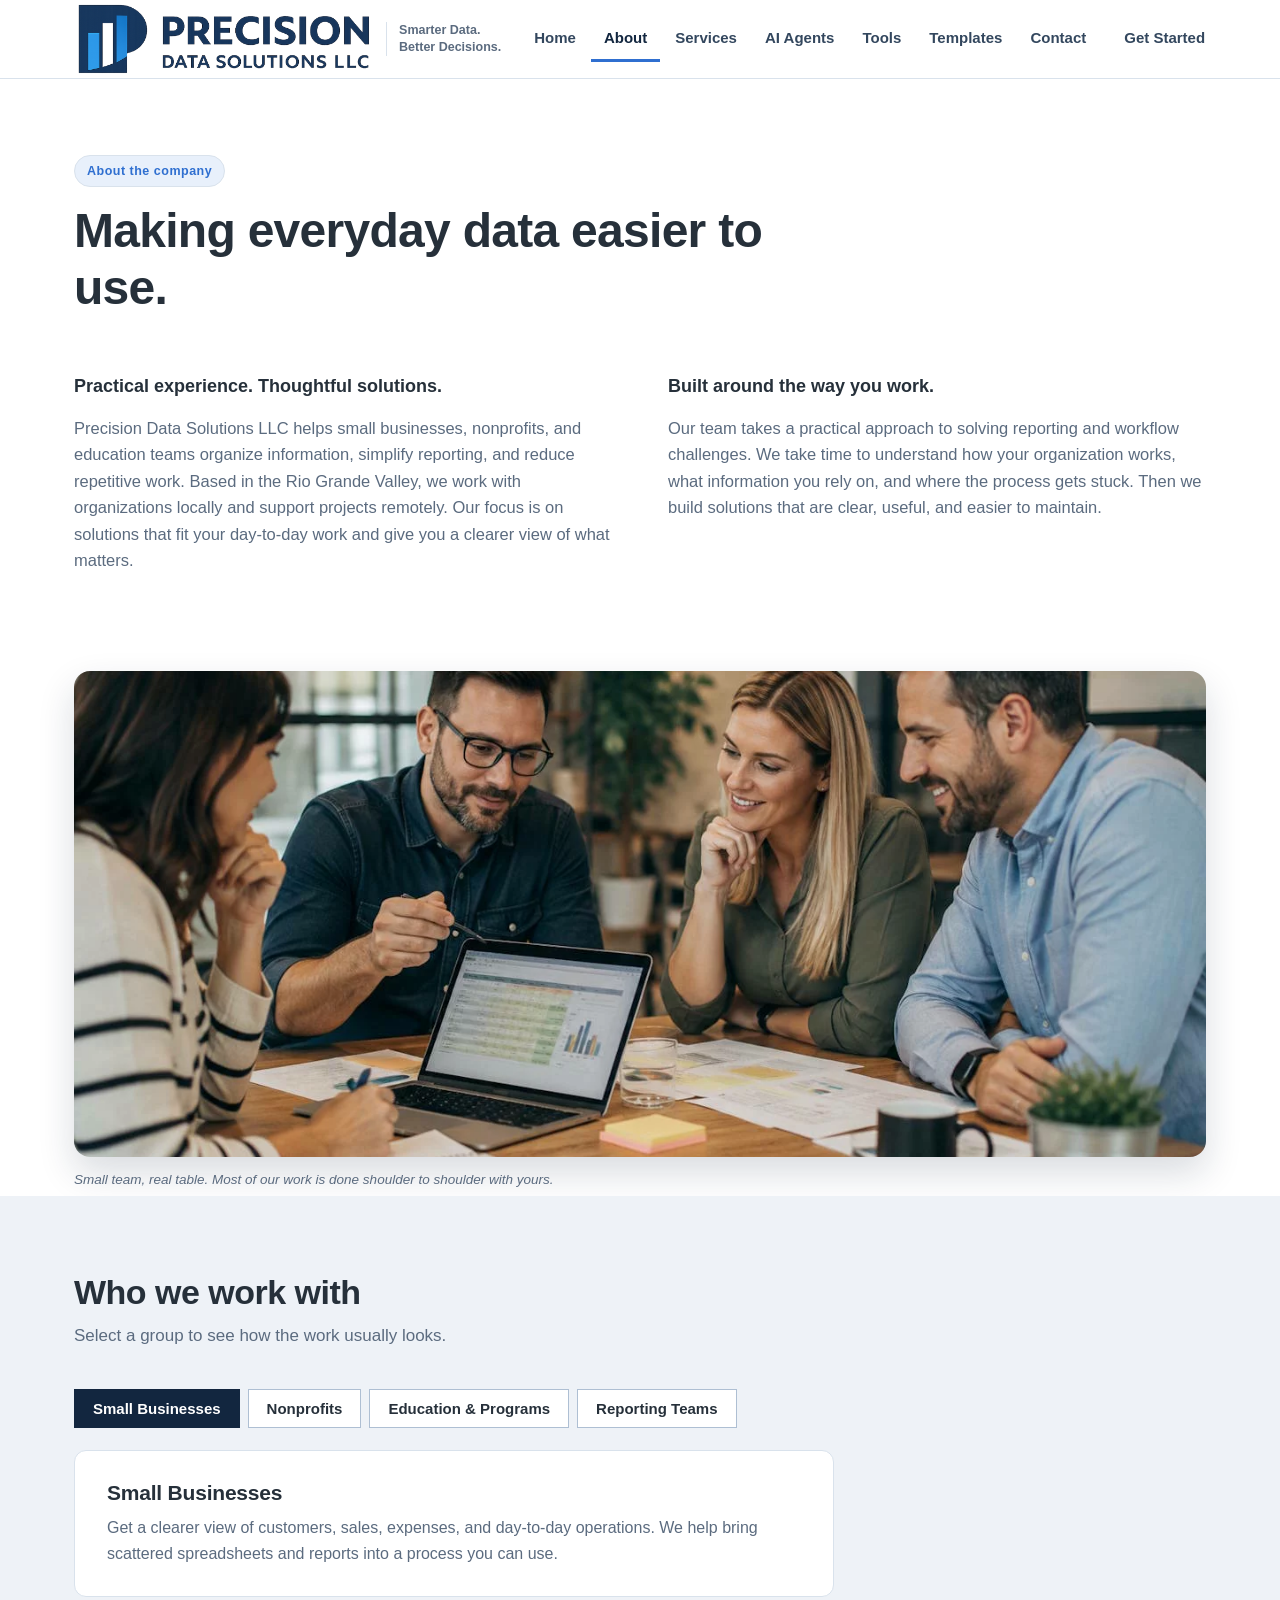
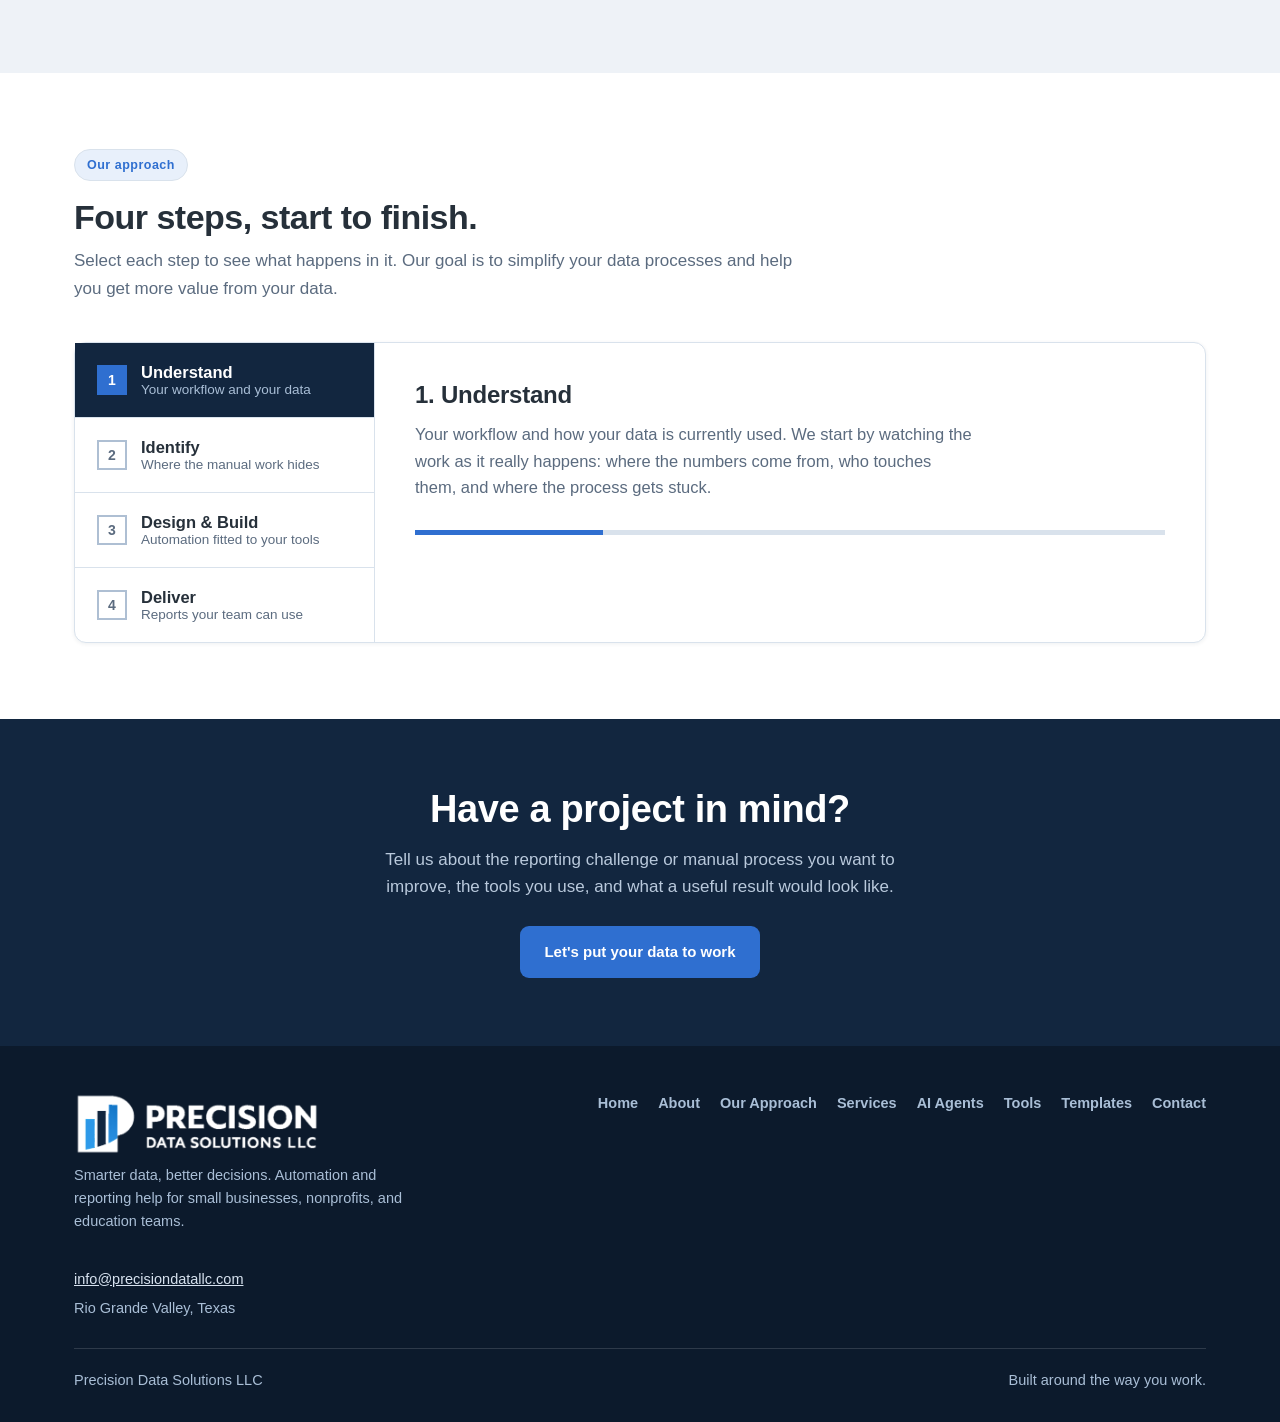
==== commit 990f778c: "Footer logo: light variant for the navy footer" ====
--- a/about.html
+++ b/about.html
@@ -129,7 +129,7 @@
       <div class="wrap">
         <div class="footer-grid">
           <div>
-            <img src="assets/logo-transparent.png" alt="Precision Data Solutions LLC" style="height:64px; width:auto; display:block;" />
+            <img src="assets/logo-footer-light.png" alt="Precision Data Solutions LLC" style="height:64px; width:auto; display:block;" />
             <p style="margin-top:8px; max-width:340px;">Smarter data, better decisions. Automation and reporting help for small businesses, nonprofits, and education teams.</p>
           </div>
           <nav class="footer-nav" aria-label="Footer">
--- a/assets/css/site.css
+++ b/assets/css/site.css
@@ -94,7 +94,7 @@
       }
       .header-inner {
         max-width: 1180px; margin: 0 auto; padding: 0 24px;
-        display: flex; align-items: center; gap: 28px; min-height: 68px;
+        display: flex; align-items: center; gap: 20px; min-height: 68px;
       }
       .brand { display: flex; align-items: center; gap: 12px; text-decoration: none; color: var(--navy); flex-shrink: 0; }
       .brand-mark {
@@ -104,10 +104,10 @@
       @media (prefers-color-scheme: dark) { .brand-mark { background: var(--blue); color: #0a141f; } }
       .brand-name { font-weight: 800; font-size: 17px; line-height: 1.15; }
       .brand-name small { display: block; font-weight: 500; font-size: 11px; letter-spacing: 0.14em; text-transform: uppercase; color: #b9c9dc; }
-      .main-nav { display: flex; gap: 4px; margin-left: auto; align-items: center; }
+      .main-nav { display: flex; gap: 2px; margin-left: auto; align-items: center; flex-shrink: 0; }
       .main-nav button {
         background: none; border: 0; color: #33475e; font-size: 15px; font-weight: 600;
-        padding: 9px 13px; border-bottom: 3px solid transparent;
+        padding: 9px 10px; border-bottom: 3px solid transparent; white-space: nowrap;
       }
       .main-nav button:hover { color: var(--navy); }
       .main-nav button.active { color: var(--navy); border-bottom-color: var(--blue); }
@@ -126,7 +126,7 @@
       .btn-outline-light { border-color: rgba(255,255,255,0.55); color: #fff; background: transparent; }
       .btn-outline-light:hover { border-color: #fff; }
       .btn-small { padding: 9px 16px; font-size: 14px; }
-      .header-cta { margin-left: 10px; }
+      .header-cta { margin-left: 10px; white-space: nowrap; flex-shrink: 0; }
       .menu-toggle {
         display: none; margin-left: auto; background: none; border: 1px solid var(--line-strong);
         color: var(--navy); font-size: 14px; font-weight: 700; padding: 8px 14px;
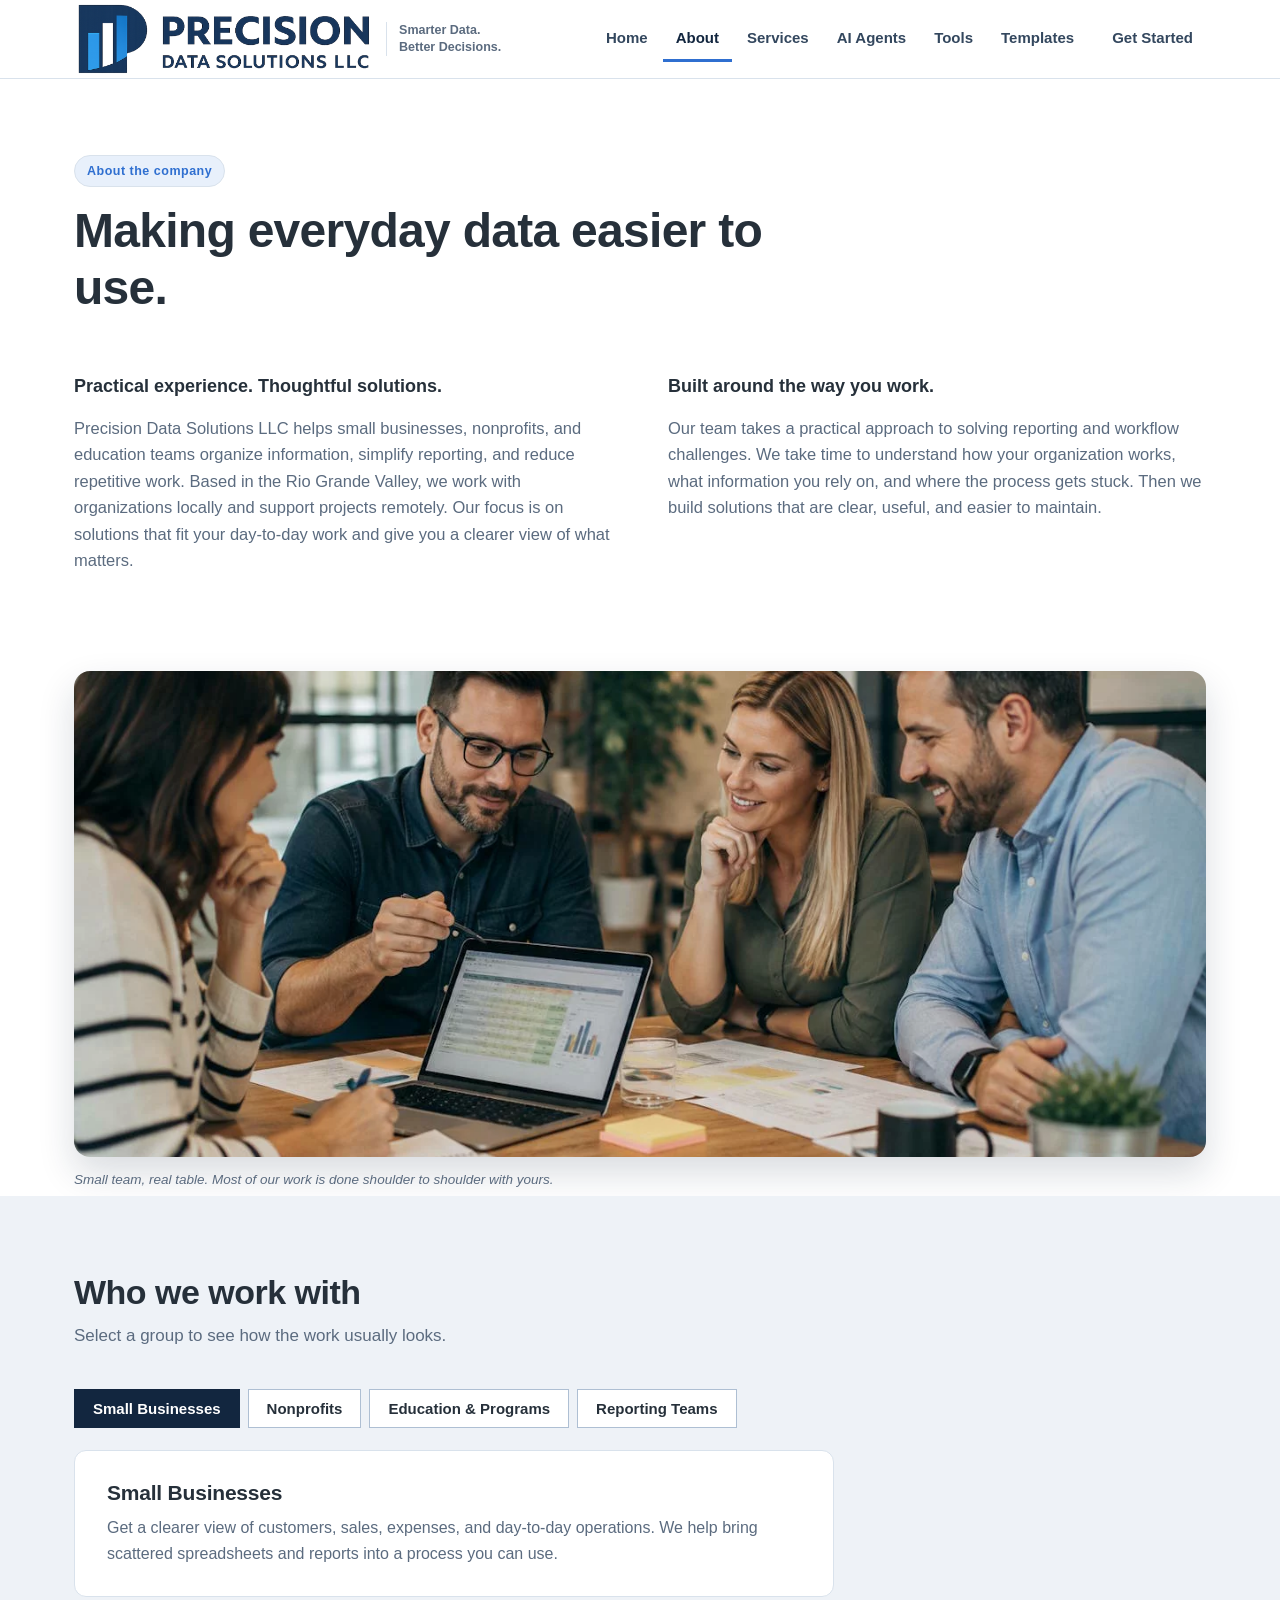
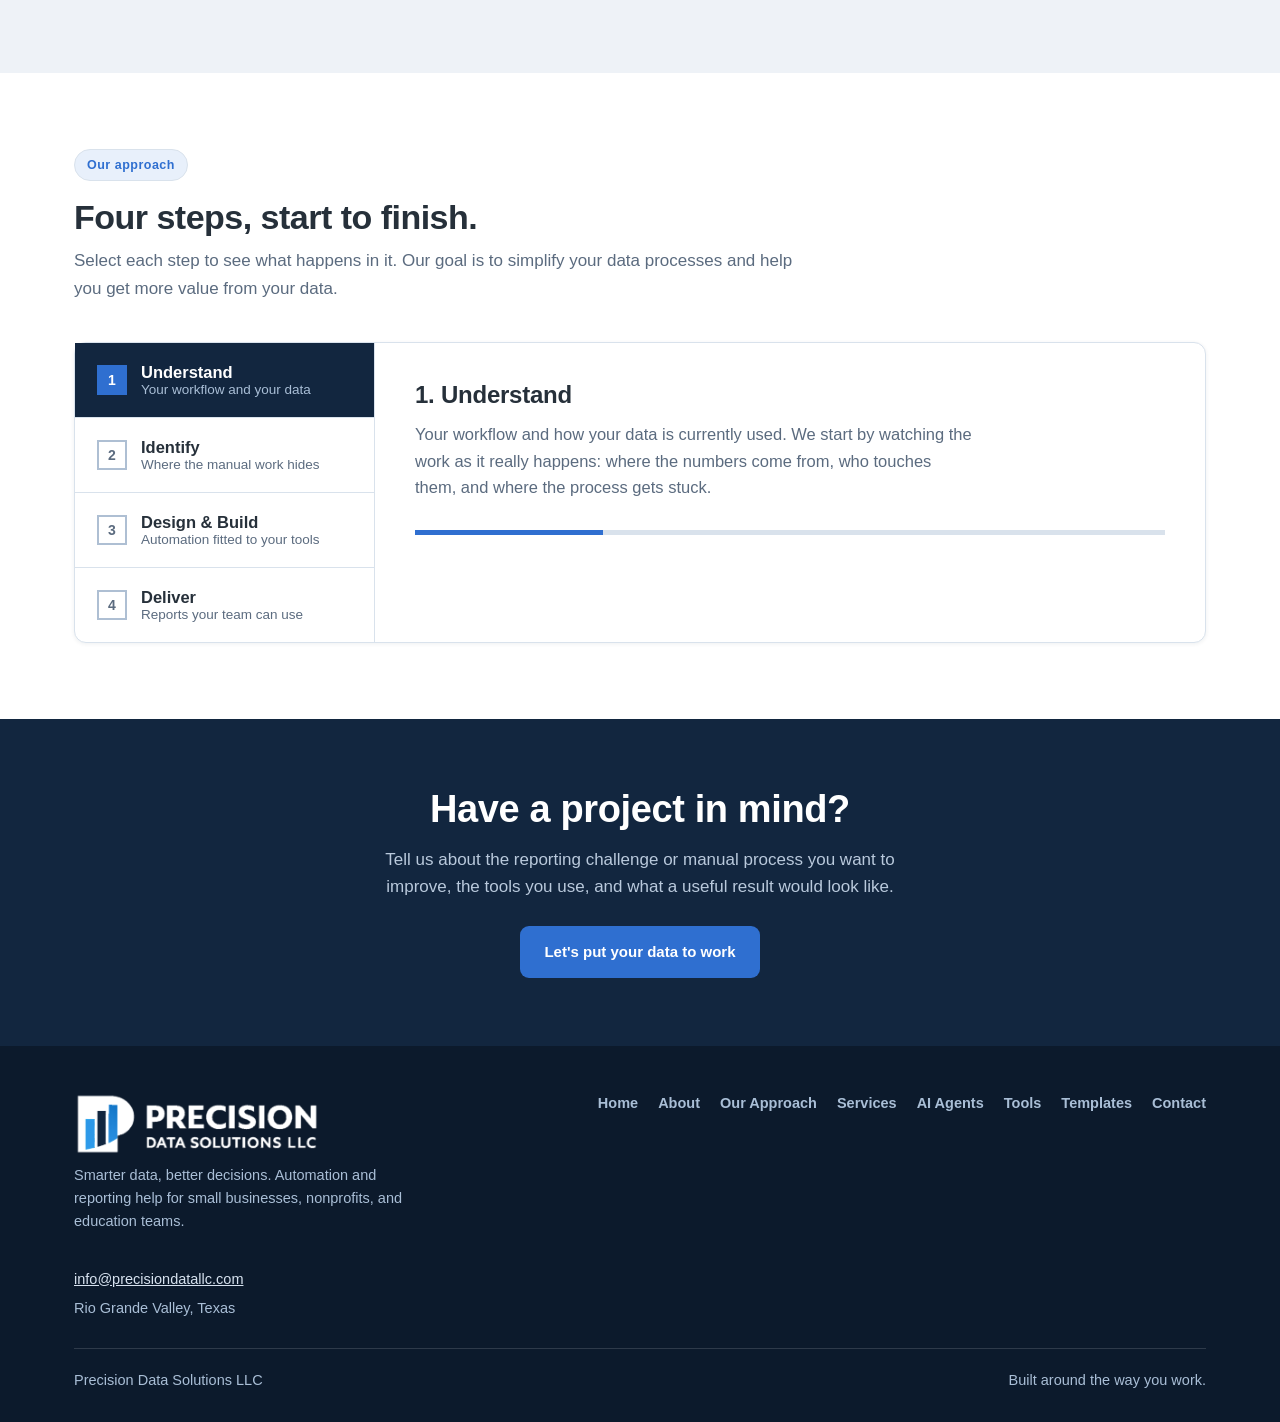
==== commit f5085ffa: "Header nav: remove duplicate Contact link (Get Started covers it)" ====
--- a/about.html
+++ b/about.html
@@ -27,7 +27,6 @@
           <a href="ai-agents.html">AI Agents</a>
           <a href="tools.html">Tools</a>
           <a href="templates.html">Templates</a>
-          <a href="contact.html">Contact</a>
           <a href="contact.html" class="btn btn-primary btn-small header-cta">Get Started</a>
         </nav>
       </div>
